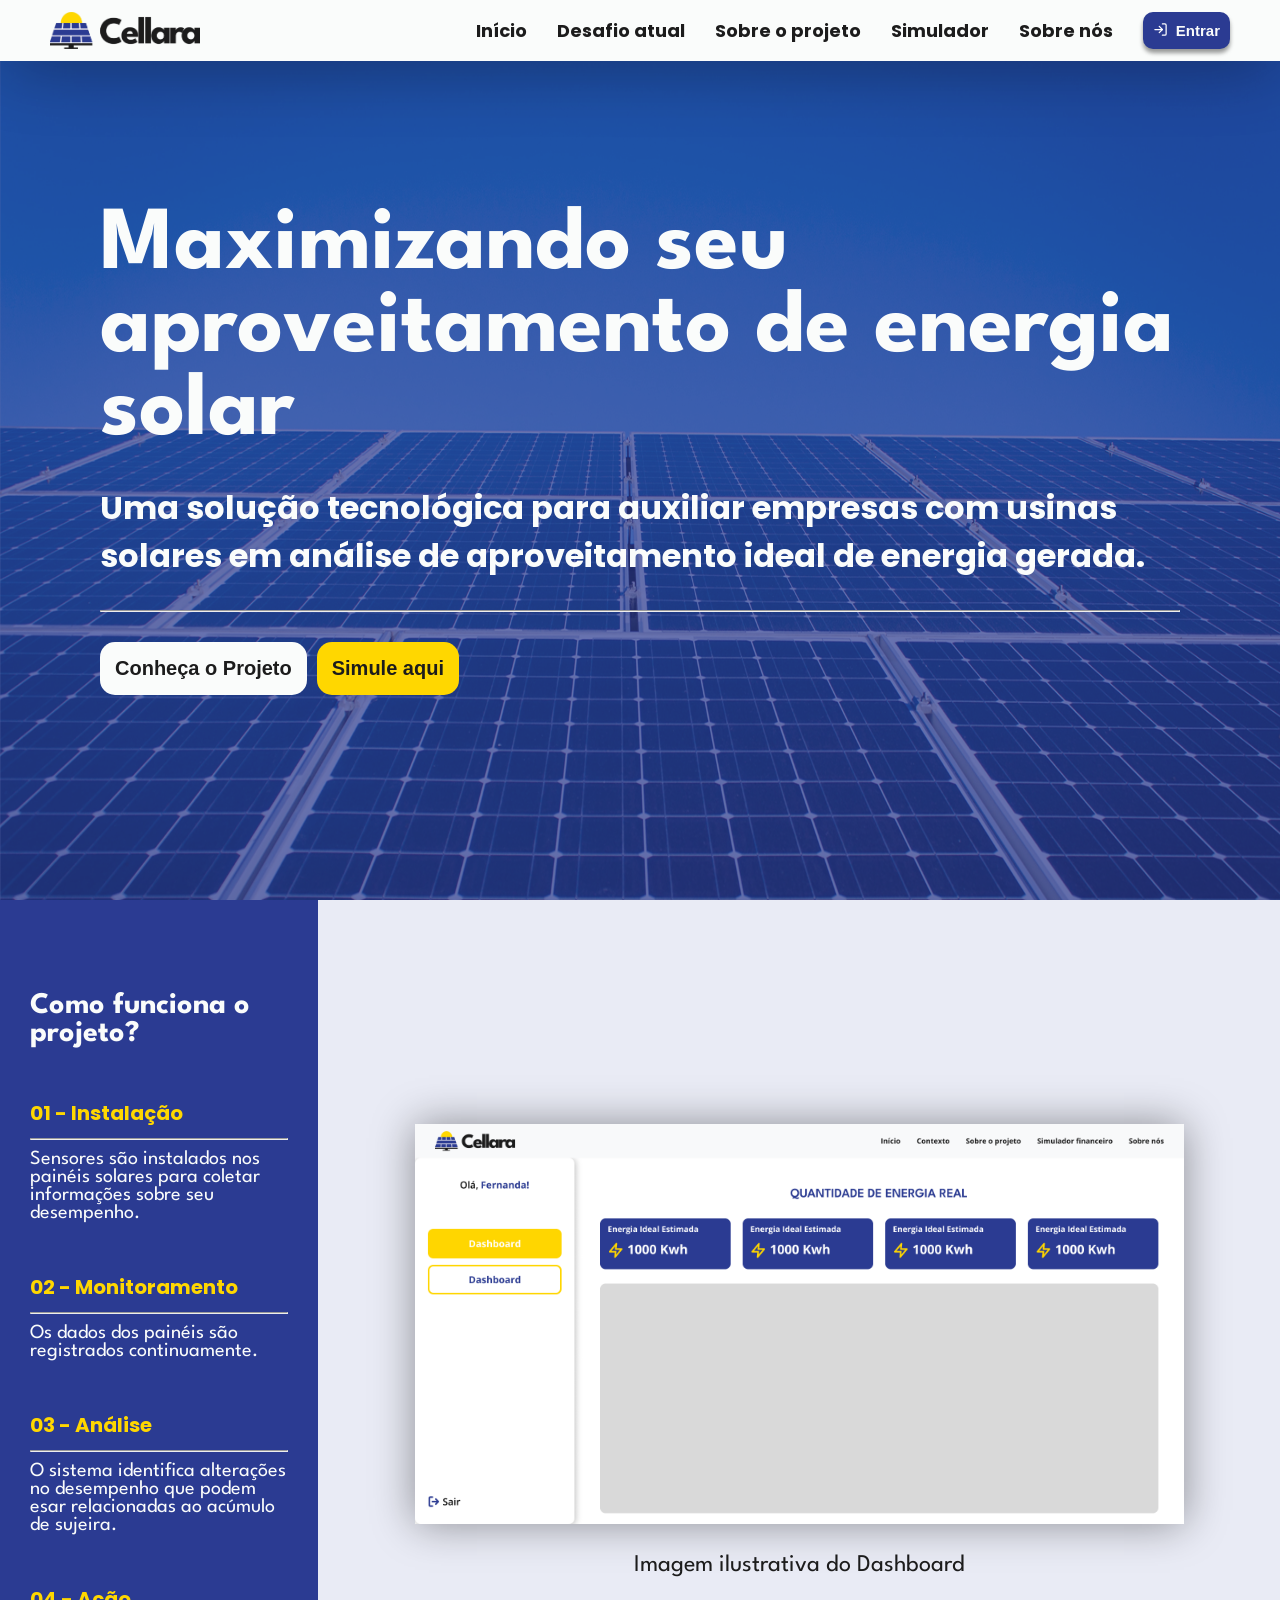
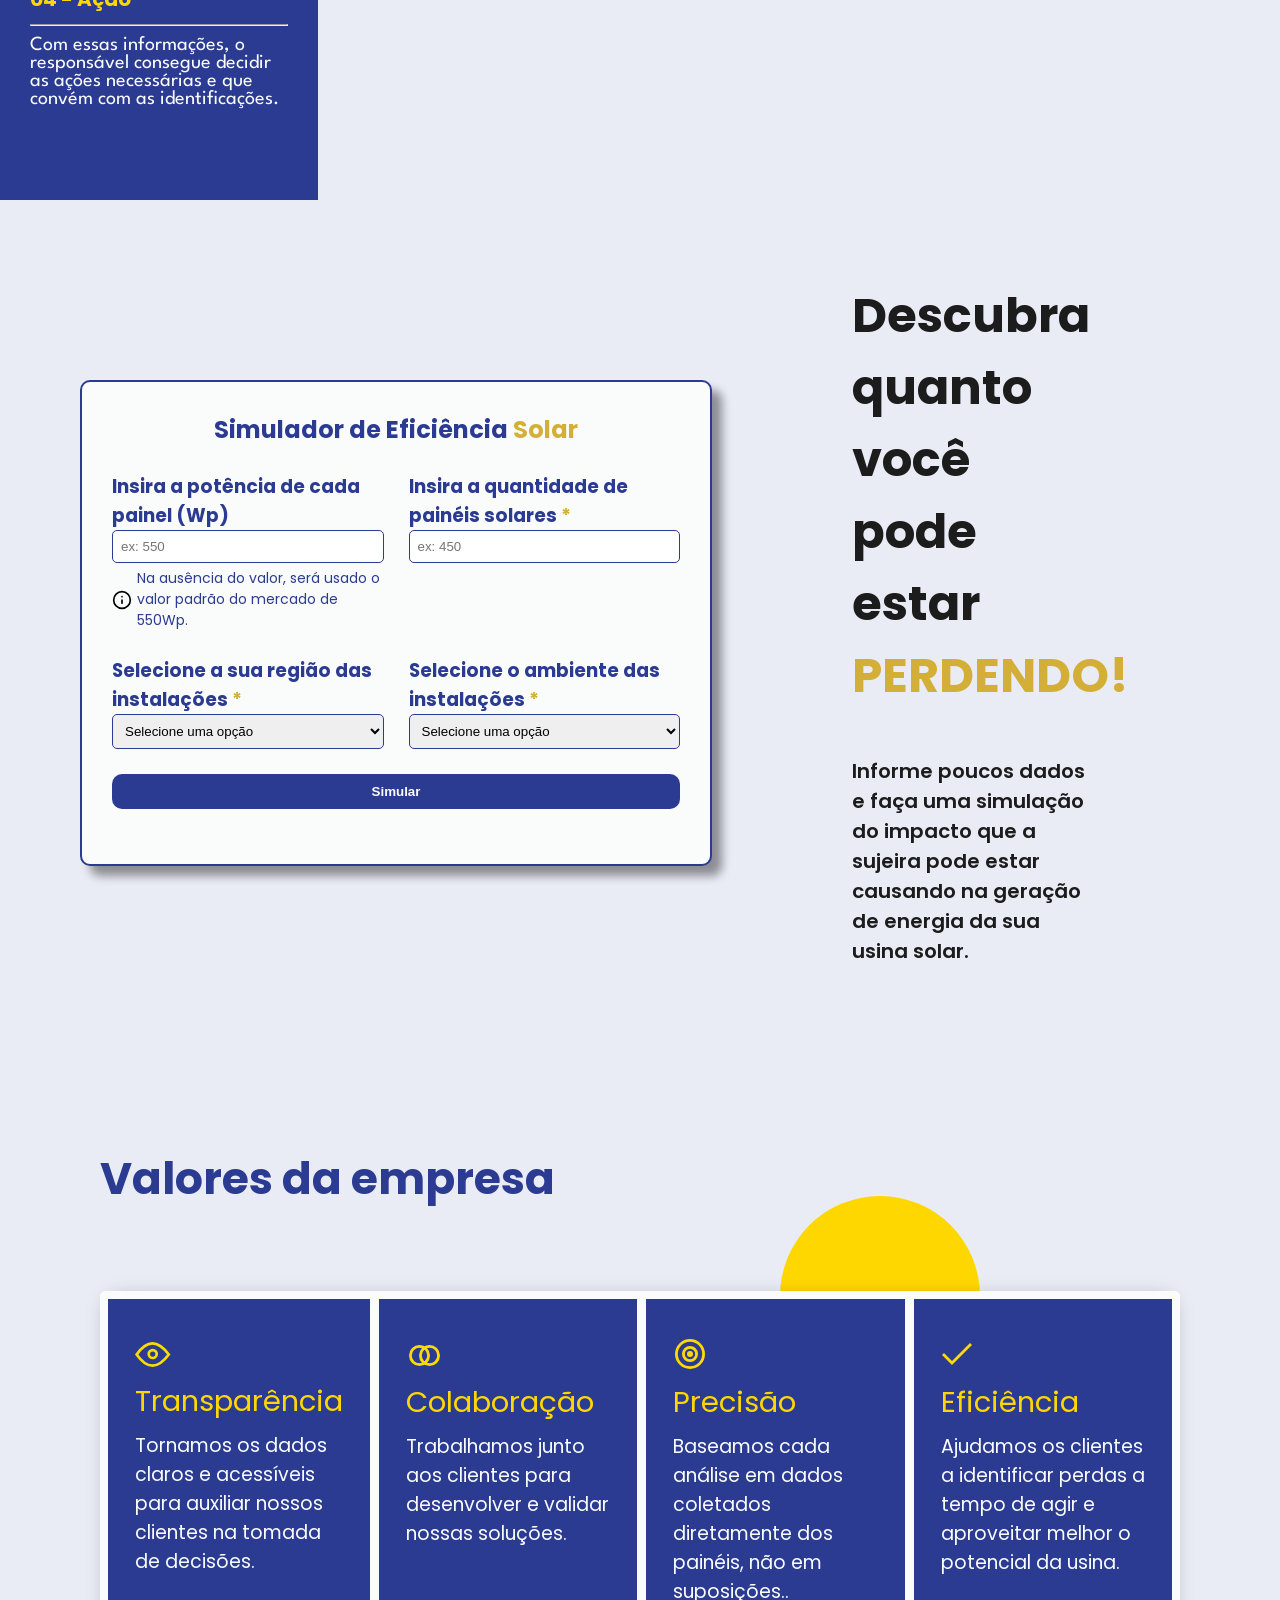
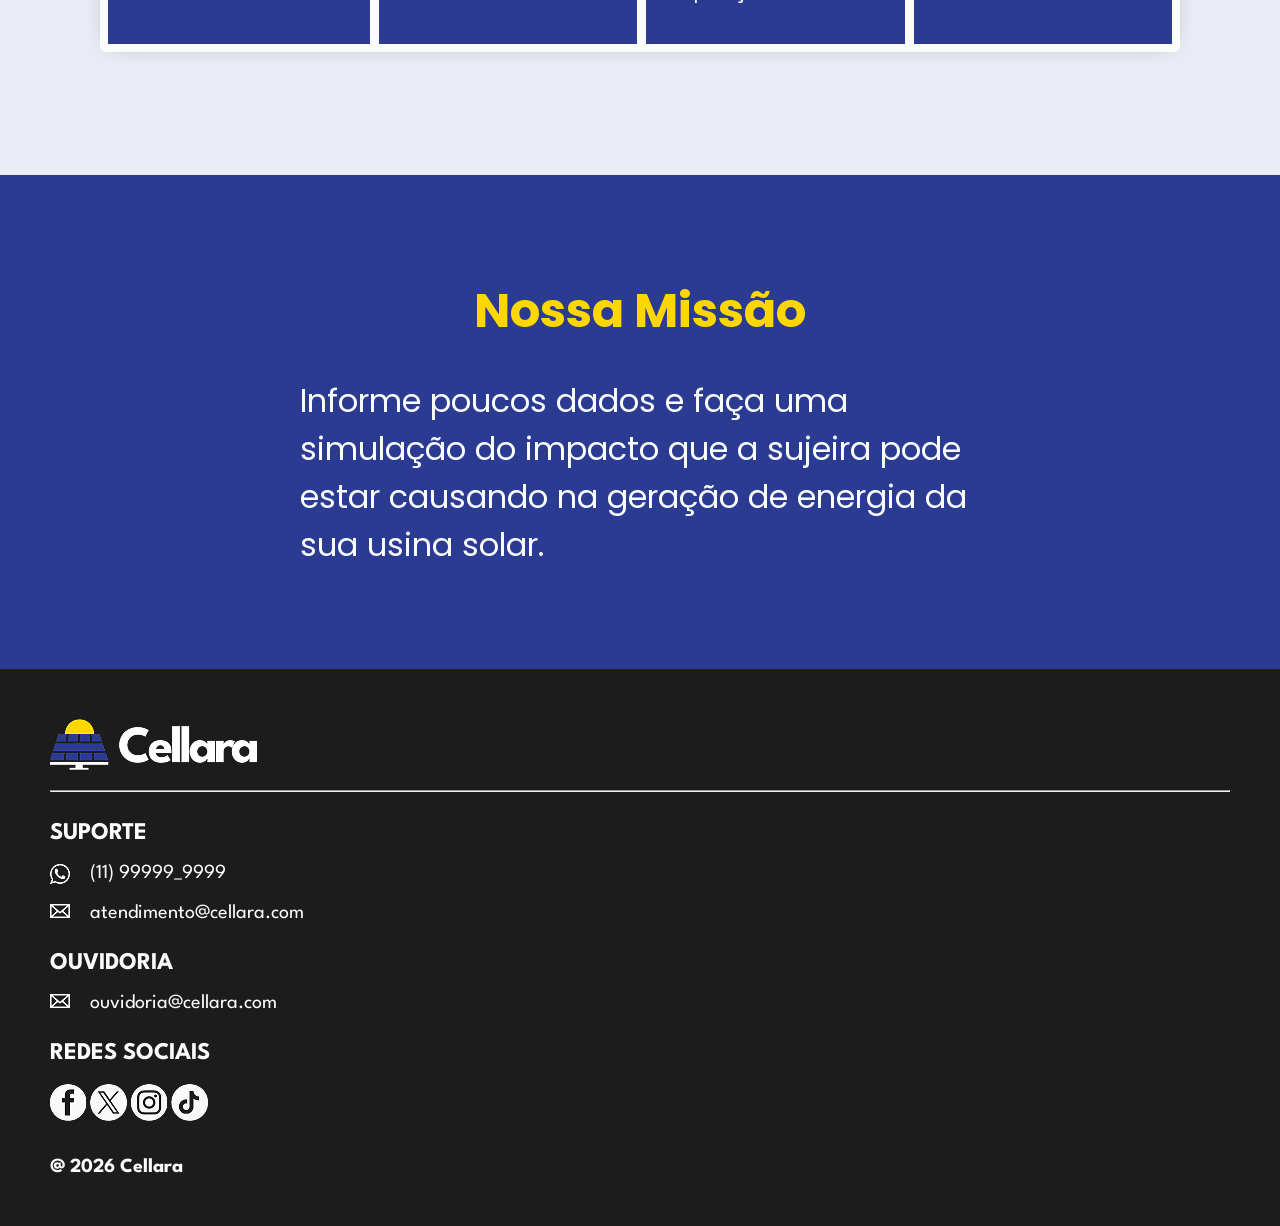
==== public/index.html @ a02ece93 "Alterando imagem do README.md e hiperlinks dos botões do hero" ====
<!doctype html>
<html lang="pt-BR">

<head>
  <meta charset="UTF-8" />
  <meta name="viewport" content="width=device-width, initial-scale=1.0" />
  <title>Cellara - Site Institucional</title>
  <link rel="shortcut icon" href="assets/img/logo_simples_transparente.png" type="image/x-icon">
  <link rel="stylesheet" href="css/style.css" />
  <link rel="stylesheet" href="css/simulador.css" />
  <script src="js/simulador.js" defer></script>
</head>

<body>
  <header>
    <nav>
      <img src="assets/img/logo_texto_dark.png" alt="logo_header" id="img_logo_menu">
      <div class="itens_menu">
        <a href="#inicio">Início</a>
        <a href="#desafio_atual">Desafio atual</a>
        <a href="#sobre_projeto">Sobre o projeto</a>
        <a href="#simulador">Simulador</a>
        <a href="#sobre_nos">Sobre nós</a>
        <button id="btn_login_menu"><img src="assets/icons/icon_log_in.svg" alt="" />Entrar</button>
      </div>
    </nav>
  </header>

  <main>
    <div class="secao_hero" id="inicio">
      <img id="img_fundo_hero" src="assets/img/fundo_hero.png" alt="">
      <div class="conteudo_hero">
        <h1>Maximizando seu aproveitamento de energia solar</h1>
        <h2>Uma solução tecnológica para auxiliar empresas com usinas solares em análise de aproveitamento ideal de
          energia gerada.</h2>
        <hr>
        <div class="botoes_hero">
          <a href="#sobre_projeto"><button id="btn_hero_sobre_projeto">Conheça o Projeto</button></a>
          <a href="#simulador"><button id="btn_hero_simulador">Simule aqui</button></a>
        </div>
      </div>
    </div>

    <div class="secao_sobre_projeto" id="sobre_projeto">
      <div class="corte_lateral">
        <h2 class="titulo-conteudo">Como funciona o projeto?</h2>
        <div class="topico_corte">
          <h3>01 - Instalação</h3>
          <hr>
          <p class="paragrafo_conteudo">
            Sensores são instalados nos painéis solares para coletar informações sobre seu desempenho.
          </p>
        </div>
        <div class="topico_corte">
          <h3>02 - Monitoramento</h3>
          <hr>
          <p class="paragrafo_conteudo">
            Os dados dos painéis são registrados continuamente.
          </p>
        </div>
        <div class="topico_corte">
          <h3>03 - Análise</h3>
          <hr>
          <p class="paragrafo_conteudo">
            O sistema identifica alterações no desempenho que podem esar relacionadas ao acúmulo de sujeira.
          </p>
        </div>
        <div class="topico_corte">
          <h3>04 - Ação</h3>
          <hr>
          <p class="paragrafo_conteudo">
            Com essas informações, o responsável consegue decidir as ações necessárias e que convém com as
            identificações.
          </p>
        </div>
      </div>
      <div class="imagem_legendada">
        <img id="dashboard_ilustrativo" src="assets/img/print_dashboard.png">
        <p class="legenda">Imagem ilustrativa do Dashboard</p>
      </div>
    </div>

    <div class="secao_simulador" id="simulador">
      <div class="card_simulador">
        <h2>Simulador de Eficiência <span>Solar</span></h2>
        <div class="formulario">
          <label>
            <h3>Insira a potência de cada painel (Wp)</h3>
            <input type="number" id="ipt_potencia_painel" placeholder="ex: 550" />
            <div id="info">
              <img src="assets/icons/icon_info_dark.svg" />
              <p>
                Na ausência do valor, será usado o valor padrão do mercado de 550Wp.
              </p>
            </div>
          </label>
          <label>
            <h3>Insira a quantidade de painéis solares <span>*</span></h3>
            <input type="number" id="ipt_qtd_painel" placeholder="ex: 450" />
          </label>
          <label>
            <h3>Selecione a sua região das instalações <span>*</span></h3>
            <select id="slt_regiao">
              <option value="" selected disabled>Selecione uma opção</option>
              <option value="norte">Norte</option>
              <option value="nordeste">Nordeste</option>
              <option value="centroOeste">Centro oeste</option>
              <option value="sudeste">Sudeste</option>
              <option value="sul">Sul</option>
            </select>
          </label>
          <label>
            <h3>Selecione o ambiente das instalações <span>*</span></h3>
            <select id="slt_ambiente">
              <option value="" selected disabled>Selecione uma opção</option>
              <option value="rural">Área Rural _ Isolada</option>
              <option value="rodovia">Próximo de Rodovias ou Indústrias</option>
              <option value="urbanoBaixa">
                Zona Urbana de Baixa Densidade
              </option>
              <option value="urbanoAlta">
                Zona Urbana de Alta Densidade / Industrial
              </option>
            </select>
          </label>
        </div>

        <button onclick="simular()">Simular</button>

        <div id="divResult">
          <p id="pMessage"></p>
        </div>
      </div>

      <div class="anuncio_simulador">
        <h2>Descubra quanto você pode estar <span>PERDENDO!</span></h2>
        <p>
          Informe poucos dados e faça uma simulação do impacto que a sujeira pode estar
          causando na geração de energia da sua usina solar.
        </p>
      </div>
    </div>

    <div class="secao_sobre_nos" id="sobre_nos">
      <div class="valores_empresa">
        <h2>Valores da empresa</h2>
        <div class="cards_valores">
          <div class="card_valor">
            <img src="assets/icons/icon_eye.svg" alt="">
            <h3>Transparência</h3>
            <p>Tornamos os dados claros e acessíveis para
              auxiliar nossos clientes na tomada de decisões.</p>
          </div>

          <div class="card_valor">
            <img src="assets/icons/icon_rings.svg" alt="">
            <h3>Colaboração</h3>
            <p>Trabalhamos junto aos clientes para desenvolver e
              validar nossas soluções.</p>
          </div>

          <div class="card_valor">
            <img src="assets/icons/icon_target.svg" alt="">
            <h3>Precisão</h3>
            <p>Baseamos cada análise em dados coletados
              diretamente dos painéis, não em suposições..</p>
          </div>

          <div class="card_valor">
            <img src="assets/icons/icon_check.svg" alt="">
            <h3>Eficiência</h3>
            <p>Ajudamos os clientes a identificar
              perdas a tempo de agir e aproveitar
              melhor o potencial da usina.</p>
          </div>
        </div>

        <div id="sol"></div>
      </div>

      <div class="nossa_missao">
        <h2>Nossa Missão</h2>
        <p>
          Informe poucos dados e faça uma simulação do impacto que a sujeira pode estar causando na geração de energia
          da sua usina solar.
        </p>
      </div>
    </div>
  </main>

  <footer>
    <div class="rodape">
      <div class="logo_rodape">
        <img src="assets/img/logo_texto_light.png" alt="Logo da Empresa">
        <hr>
      </div>

      <div class="campo_rodape">
        <h2>SUPORTE</h2>

        <div class="item_rodape">
          <img src="assets/icons/icon_whatsapp.png" alt="Logo do WhatsApp">
          <p>(11) 99999_9999</p>
        </div>

        <div class="item_rodape">
          <img src="assets/icons/icon_email.png">
          <p>atendimento@cellara.com</p>
        </div>
      </div>

      <div class="campo_rodape">
        <h2 class="titulo">OUVIDORIA</h2>

        <div class="item_rodape">
          <img src="assets/icons/icon_email.png" alt="Logo do WhatsApp">
          <p>ouvidoria@cellara.com</p>
        </div>
      </div>

      <div class="campo_rodape">
        <h2>REDES SOCIAIS</h2>

        <div id="icones_rodape">
          <img src="assets/icons/icon_facebook.png" alt="Logo do Facebook">
          <img src="assets/icons/icon_x.png" alt="Logo do X">
          <img src="assets/icons/icon_instagram.png" alt="Logo do Instagram">
          <img src="assets/icons/icon_tiktok.png" alt="Logo do TikTok">
        </div>
      </div>

      <p id="direitos_autorais">
        @ 2026 Cellara
      </p>
    </div>
  </footer>
</body>

</html>
---- public/css/style.css ----
@import url('https://fonts.googleapis.com/css2?family=Poppins:ital,wght@0,100;0,200;0,300;0,400;0,500;0,600;0,700;0,800;0,900;1,100;1,200;1,300;1,400;1,500;1,600;1,700;1,800;1,900&display=swap');

:root {
  --branco: #FAFCFB;
  --branco_gelo: #E9EBF5;
  --amarelo_claro: #FFD700;
  --amarelo_escuro: #D4AF37;
  --azul_claro: #4A58A2;
  --azul_escuro: #2B3B92;
  --preto: #1C1C1C;

  --azul_escuro_transparente: #2B3B92B3;
  --preto-sombra: #00000066;
}


* {
  margin: 0;
  padding: 0;
  box-sizing: border-box;
}

html {
  scroll-behavior: smooth;
}

body {
  font-family: "poppins", sans-serif;
  background-color: var(--branco_gelo);
}

button {
  border: none;
  cursor: pointer;
}



/* TEXTOS */

.titulo-conteudo {
  font-family: "League Spartan";
  font-size: 30px;
  color: var(--branco);
}

.paragrafo_conteudo {
  font-family: "League Spartan";
  font-size: 20px;
  color: var(--branco);
}

.legenda {
  font-size: 24px;
  font-family: "League Spartan";
  font-weight: normal;
  color: var(--preto);
}



/* CABEÇALHO */

nav {
  display: flex;
  justify-content: space-between;
  align-items: center;

  z-index: 99;
  position: fixed;
  padding: 12px 50px;
  width: 100%;
  background-color: var(--branco);
  box-shadow: 0 4px 70px -6px var(--preto-sombra);
}

#img_logo_menu {
  width: 150px;
}

.itens_menu {
  display: flex;
  align-items: center;
  gap: 30px;
}

.itens_menu a {
  text-decoration: none;
  font-weight: bold;
  font-size: 18px;
  color: var(--preto)
}

#btn_login_menu {
  display: flex;
  gap: 8px;
  padding: 10px;
  background-color: var(--azul_escuro);
  border-radius: 10px;

  font-size: 15px;
  font-weight: bold;
  color: var(--branco);

  box-shadow: 0 4px 4px var(--preto-sombra);
}

#btn_login_menu img {
  width: 15px;
}



/* SEÇÃO HERO */

.secao_hero {
  display: flex;
  flex-direction: column;
  height: 100vh;
}

#img_fundo_hero {
  position: absolute;
  height: 100%;
  width: 100%;
  z-index: -1;
  object-fit: fill;
}

.conteudo_hero {
  position: relative;
  z-index: 1;

  display: flex;
  flex-direction: column;
  justify-content: center;
  row-gap: 30px;

  height: 100%;
  padding: 0 100px;
  background-color: var(--azul_escuro_transparente);
}

.conteudo_hero h1 {
  font-family: "League Spartan";
  font-size: 90px;
  font-weight: bold;
  color: var(--branco);
}

.conteudo_hero h2 {
  font-size: 32px;
  font-weight: bold;
  text-align: start;
  color: var(--branco);
}

.botoes_hero {
  display: flex;
  gap: 10px;
}

#btn_hero_simulador {
  padding: 15px;
  background-color: var(--amarelo_claro);
  border-radius: 15px;

  font-size: 20px;
  font-weight: bold;
  color: var(--preto);
}

#btn_hero_sobre_projeto {
  padding: 15px;
  background-color: var(--branco);
  border-radius: 15px;

  font-size: 20px;
  font-weight: bold;
  color: var(--preto);
}



/* SEÇÃO SOBRE O PROJETO */

.secao_sobre_projeto {
  display: flex;
  height: 100vh;
}

.corte_lateral {
  display: flex;
  flex-direction: column;
  justify-content: center;
  gap: 50px;
  width: 45%;
  padding-inline: 30px;
  background-color: var(--azul_escuro);
}

.topico_corte {
  display: flex;
  flex-direction: column;
  justify-content: center;
  row-gap: 10px;
}

.topico_corte h3 {
  font-size: 20px;
  color: var(--amarelo_claro);
}

.imagem_legendada {
  display: flex;
  flex-direction: column;
  justify-content: center;
  align-items: center;
  gap: 30px;
}

#dashboard_ilustrativo {
  display: flex;
  width: 80%;
  box-shadow: 0 0 40px var(--preto-sombra);
}



/* SEÇÃO SIMULADOR FINANCEIRO */

.secao_simulador {
  display: flex;
  justify-content: space-between;
  align-items: center;

  min-height: 80vh;
  padding: 80px;
  gap: 40px;
  padding-inline: 5rem;
}

.card_simulador {
  width: 60%;
}

.anuncio_simulador {
  display: flex;
  flex-direction: column;

  width: 40%;
  padding-inline: 1rem;
  padding: 0 100px;
  gap: 40px;
}

.anuncio_simulador h2 {
  font-size: 48px;
  color: var(--preto);
}

.anuncio_simulador h2 span {
  color: var(--amarelo_escuro);
}

.anuncio_simulador p {
  padding-top: 4px;
  font-size: 20px;
  font-weight: 600;
  color: var(--preto);
}



/* SEÇÃO SOBRE NOS */

.secao_sobre_nos {
  display: flex;
  flex-direction: column;
  gap: 23px;
  position: relative;
}

.valores_empresa {
  display: flex;
  flex-direction: column;
  gap: 80px;
  padding: 100px
}

.valores_empresa h2 {
  color: var(--azul_escuro);
  font-size: 44px;
}

.cards_valores {
  display: flex;
  gap: 9px;
  padding: 8px;
  background-color: var(--branco);
  box-shadow: 0px 0px 20px -10px var(--preto-sombra);
  border-radius: 5px;
}

.card_valor {
  display: flex;
  flex-direction: column;
  width: 100%;
  gap: 8px;
  padding: 38px 27px;
  background-color: var(--azul_escuro);
}

.card_valor img {
  width: 36px;
  height: fit-content;
}

.card_valor h3 {
  display: flex;
  justify-content: left;
  color: var(--amarelo_claro);
  font-weight: normal;
  font-family: 'Poppins', sans-serif;
  font-size: 29px;
}

.card_valor p {
  color: var(--branco);
  font-family: 'Poppins', sans-serif;
  font-size: 19px;
}

.secao_sobre_nos #sol {
  position: absolute;
  z-index: -3;
  background-color: var(--amarelo_claro);
  border-radius: 100%;
  width: 200px;
  height: 200px;
  top: 150px;
  right: 300px;
}

.nossa_missao {
  display: flex;
  flex-direction: column;
  gap: 30px;
  padding: 100px 300px;
  background-color: var(--azul_escuro);
  width: 100%;
}

.nossa_missao h2 {
  display: flex;
  justify-content: center;
  font-family: 'Poppins', sans-serif;
  color: var(--amarelo_claro);
  font-weight: bold;
  font-size: 48px;
}

.nossa_missao p {
  display: flex;
  justify-content: center;
  font-size: 32px;
  color: var(--branco);
  font-family: 'Poppins', sans-serif;
}



/* RODAPÉ */

.rodape {
  background-color: var(--preto);
  display: flex;
  flex-direction: column;
  gap: 30px;
  padding: 50px;
}

.logo_rodape {
  display: flex;
  gap: 20px;
  flex-direction: column;
}

.logo_rodape img {
  height: 51px;
  width: fit-content;
}

.campo_rodape {
  display: flex;
  flex-direction: column;
  gap: 20px;
}

.campo_rodape h2 {
  color: var(--branco);
  font-size: 24px;
  font-family: "League Spartan";
  text-align: left;
}

.item_rodape {
  display: flex;
  flex-direction: row;
  gap: 20px;
}

.item_rodape img {
  width: 20px;
  height: fit-content;
}

#img_footer_redes {
  display: flex;
  width: 161px;
  height: fit-content;
}

.item_rodape p {
  color: var(--branco);
  font-size: 20px;
  font-family: "League Spartan";
}

#direitos_autorais {
  font-weight: bold;
  font-family: "League Spartan";
  font-size: 20px;
  color: var(--branco);
}
---- public/css/simulador.css ----
@import url('https://fonts.googleapis.com/css2?family=League+Spartan:wght@100..900&family=Open+Sans:ital,wght@0,300..800;1,300..800&display=swap');

:root {
  --branco: #FAFCFB;
  --branco_gelo: #E9EBF5;
  --amarelo_claro: #FFD700;
  --amarelo_escuro: #D4AF37;
  --azul_claro: #4A58A2;
  --azul_escuro: #2B3B92;
  --preto: #1C1C1C;

  --azul_escuro_transparente: #2B3B92B3;
  --preto-sombra: #00000066;
}

.card_simulador {
  display: flex;
  flex-direction: column;
  padding: 30px;
  border-radius: 10px;
  border: solid var(--azul_escuro) 2px;
  box-shadow: 10px 10px 10px var(--preto-sombra);
  gap: 25px;
  background-color: var(--branco);
}

.card_simulador h2 {
  text-align: center;
  gap: 10px;
  color: var(--azul_escuro);
}

.card_simulador h2 span {
  color: var(--amarelo_escuro);
}



/* FORMULÁRIO */

.card_simulador .formulario {
  display: grid;
  grid-template-columns: 1fr 1fr;
  gap: 25px;
}

.card_simulador .formulario h3 {
  font-weight: bold;
  color: var(--azul_escuro);
}

.card_simulador .formulario span {
  color: var(--amarelo_escuro);
}

#info {
  display: flex;
  align-items: center;
  gap: 5px;
  margin-top: 5px;
  font-size: 14px;
  color: var(--azul_escuro);
}

#info img {
  width: 20px;
}

.card_simulador .formulario input,
.card_simulador .formulario select {
  padding: 8px;
  box-sizing: border-box;
  width: 100%;
  border-radius: 5px;
  border: solid 1px var(--azul_escuro);
}



/* BOTÃO DA CALCULADORA */

.card_simulador button {
  background-color: var(--azul_escuro);
  color: var(--branco);
  padding: 10px;
  cursor: pointer;
  border: none;
  font-weight: bold;
  border-radius: 10px;
}



/* RESULTADO */

.card_simulador .resultado {
  display: flex;
  flex-direction: column;
  gap: 20px;
  border-radius: 5px;
  color: var(--azul_escuro);
  font-weight: 600;
}

.card_simulador .resultado span {
  font-weight: bold;
}

.card_simulador .resultado .geracao {
  color: var(--amarelo_escuro);
}

.card_simulador .resultado .perda {
  color: #ff2424;
}

#pMessage {
  color: var(--amarelo_escuro);
  text-align: center;
  font-weight: bold;
}

.card_simulador .resultado .dados_rapidos {
  display: flex;
  justify-content: center;
  gap: 10px;
}

.card_simulador .resultado .card_dado_rapido {
  display: flex;
  width: 100%;
  flex-direction: column;
  background-color: var(--azul_escuro);
  align-items: center;
  padding: 10px 5px;
  border-radius: 5px;
  color: var(--branco);
  font-weight: bold;
  font-size: 14px;
}
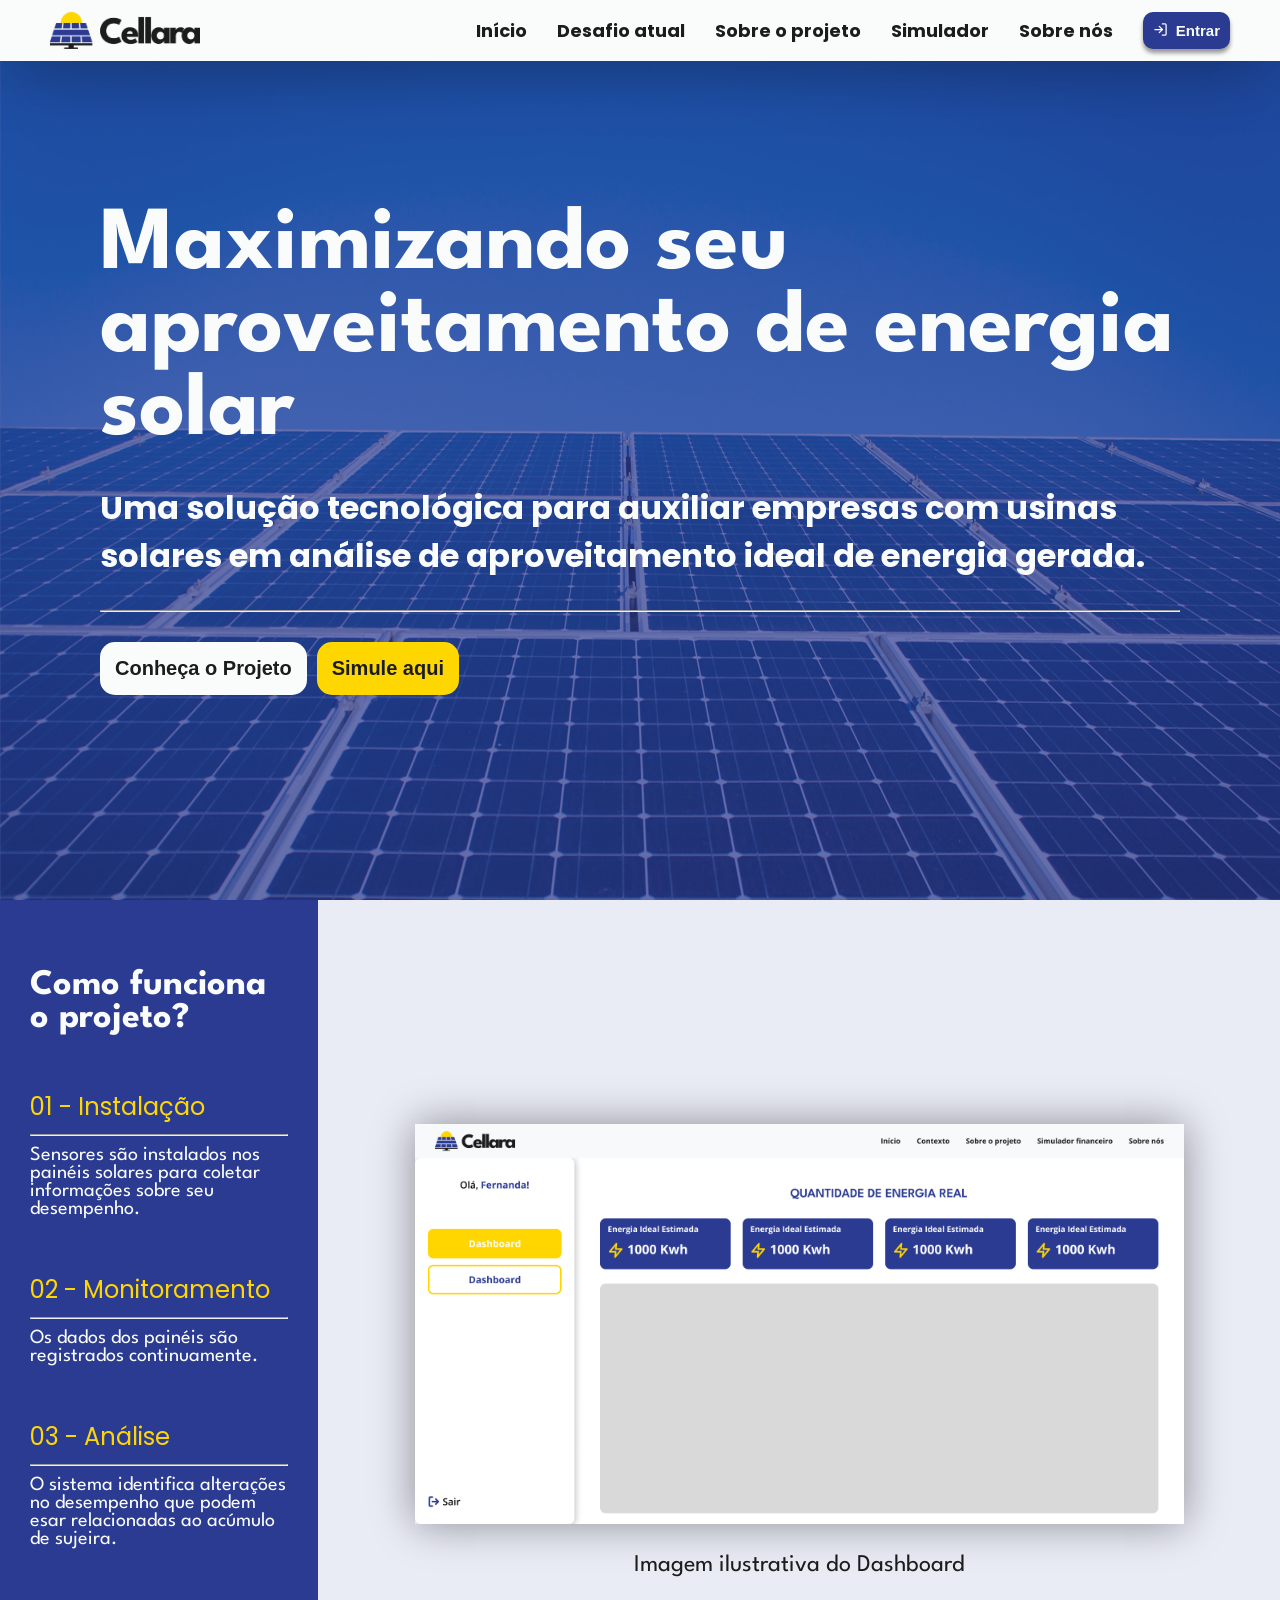
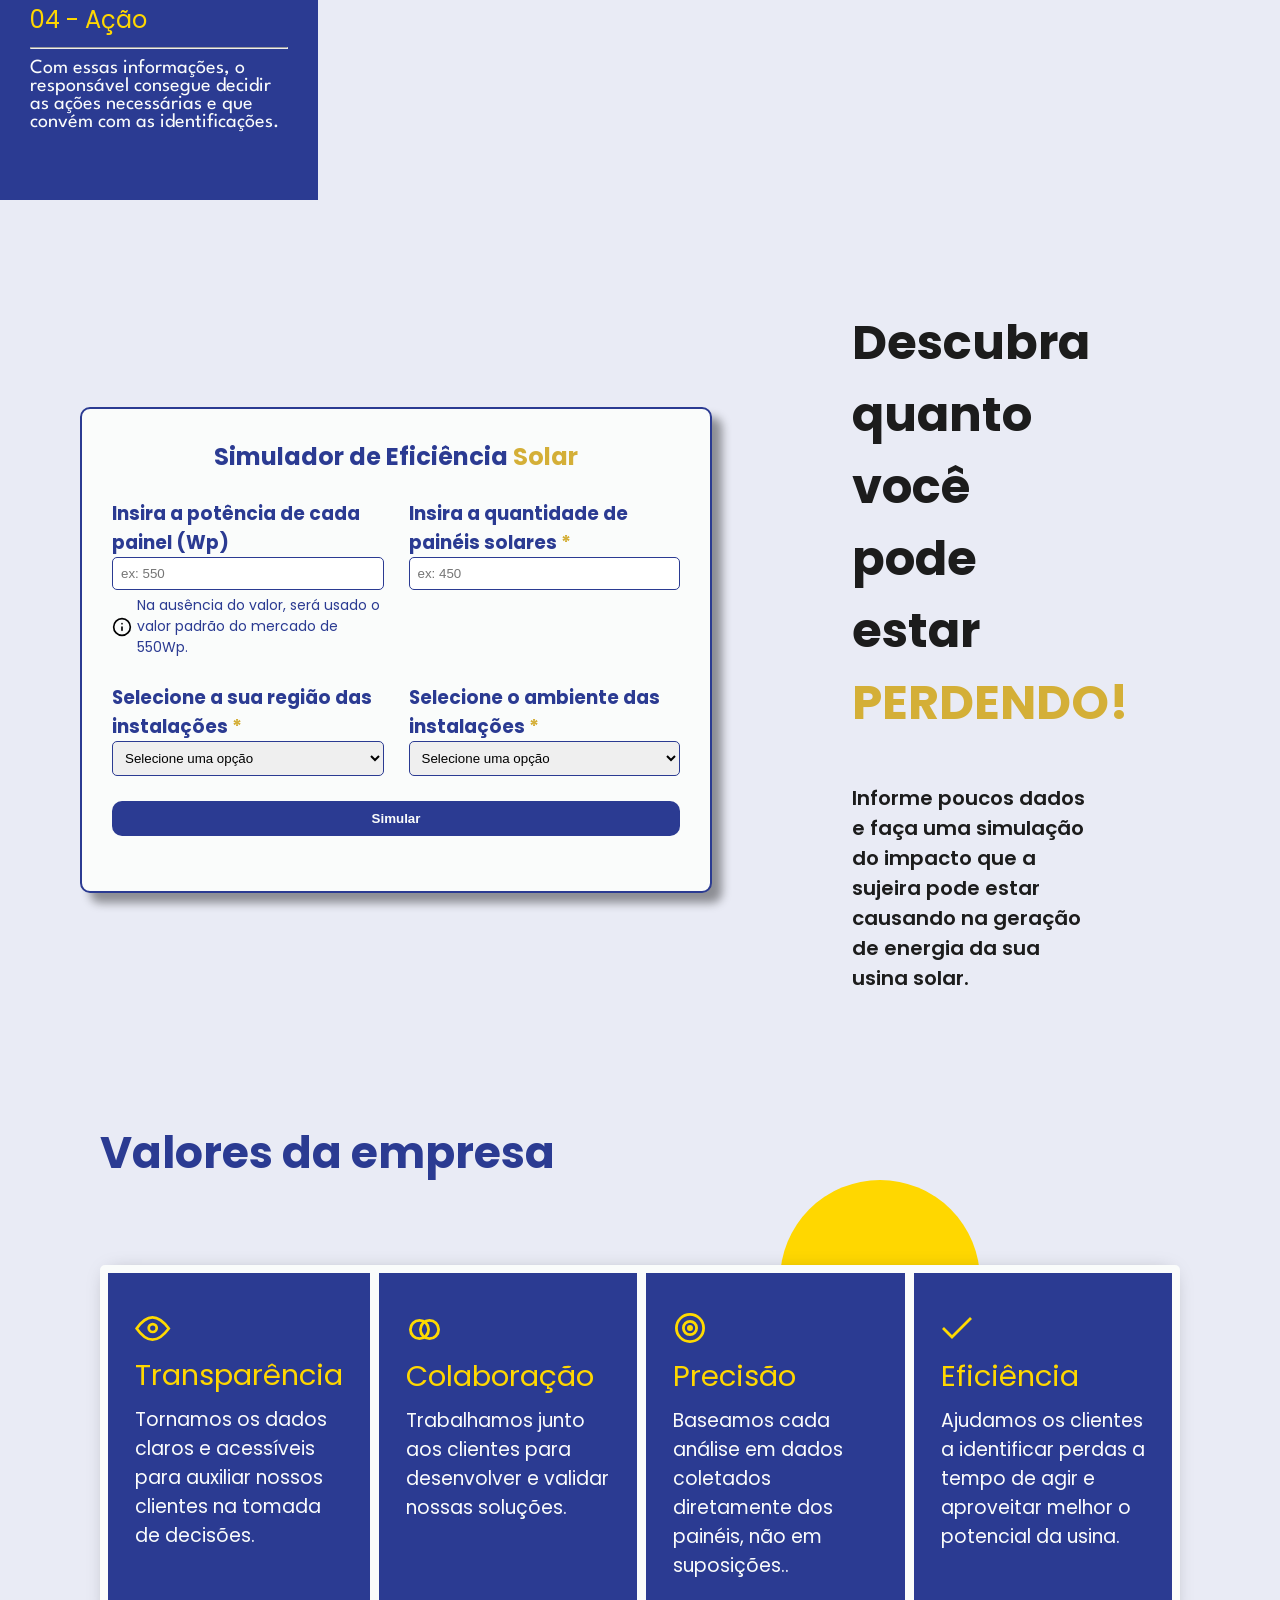
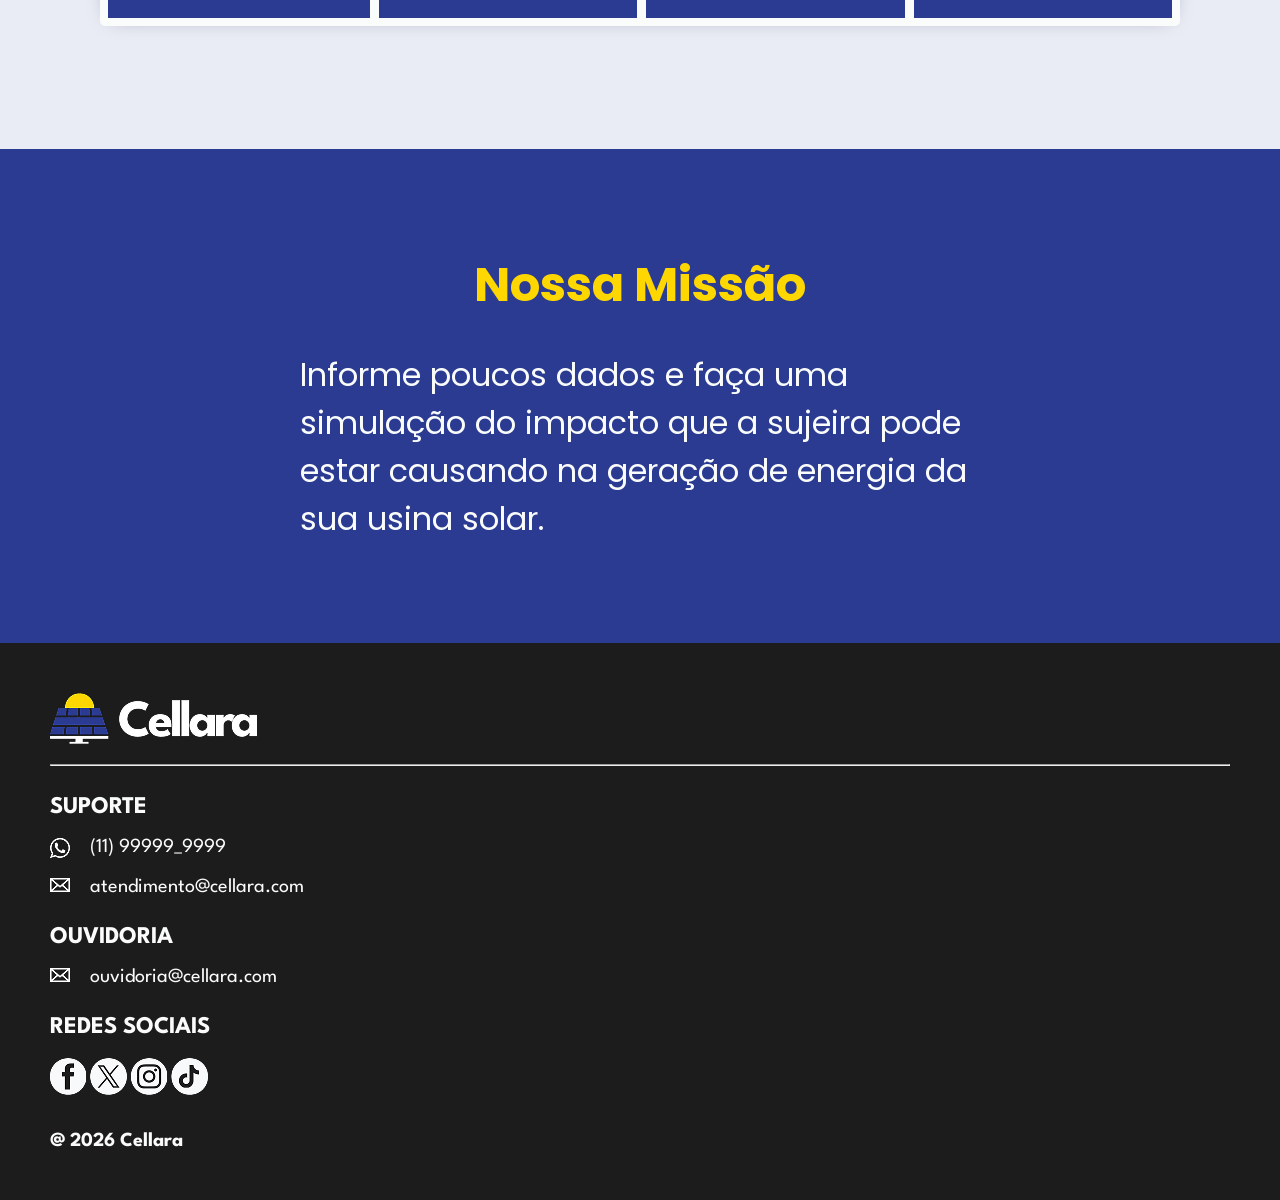
==== commit 7da456a5: "Padronizando underscore em vez de hífen em nomenclatura" ====
--- a/public/index.html
+++ b/public/index.html
@@ -43,7 +43,7 @@
 
     <div class="secao_sobre_projeto" id="sobre_projeto">
       <div class="corte_lateral">
-        <h2 class="titulo-conteudo">Como funciona o projeto?</h2>
+        <h2 class="titulo_conteudo">Como funciona o projeto?</h2>
         <div class="topico_corte">
           <h3>01 - Instalação</h3>
           <hr>
--- a/public/css/style.css
+++ b/public/css/style.css
@@ -38,9 +38,9 @@
 
 /* TEXTOS */
 
-.titulo-conteudo {
-  font-family: "League Spartan";
-  font-size: 30px;
+.titulo_conteudo {
+  font-family: "League Spartan";
+  font-size: 36px;
   color: var(--branco);
 }
 
@@ -114,9 +114,11 @@
 /* SEÇÃO HERO */
 
 .secao_hero {
+  position: relative;
   display: flex;
   flex-direction: column;
   height: 100vh;
+  min-height: 800px;
 }
 
 #img_fundo_hero {
@@ -187,13 +189,14 @@
 .secao_sobre_projeto {
   display: flex;
   height: 100vh;
+  min-height: 800px;
 }
 
 .corte_lateral {
   display: flex;
   flex-direction: column;
   justify-content: center;
-  gap: 50px;
+  gap: 6vh;
   width: 45%;
   padding-inline: 30px;
   background-color: var(--azul_escuro);
@@ -207,8 +210,9 @@
 }
 
 .topico_corte h3 {
-  font-size: 20px;
+  font-size: 24px;
   color: var(--amarelo_claro);
+  font-weight: normal;
 }
 
 .imagem_legendada {
@@ -234,7 +238,8 @@
   justify-content: space-between;
   align-items: center;
 
-  min-height: 80vh;
+  height: 100vh;
+  min-height: fit-content;
   padding: 80px;
   gap: 40px;
   padding-inline: 5rem;
@@ -285,7 +290,8 @@
   display: flex;
   flex-direction: column;
   gap: 80px;
-  padding: 100px
+  padding: 20px 100px;
+  padding-bottom: 100px;
 }
 
 .valores_empresa h2 {
@@ -338,7 +344,7 @@
   border-radius: 100%;
   width: 200px;
   height: 200px;
-  top: 150px;
+  top: 80px;
   right: 300px;
 }
 
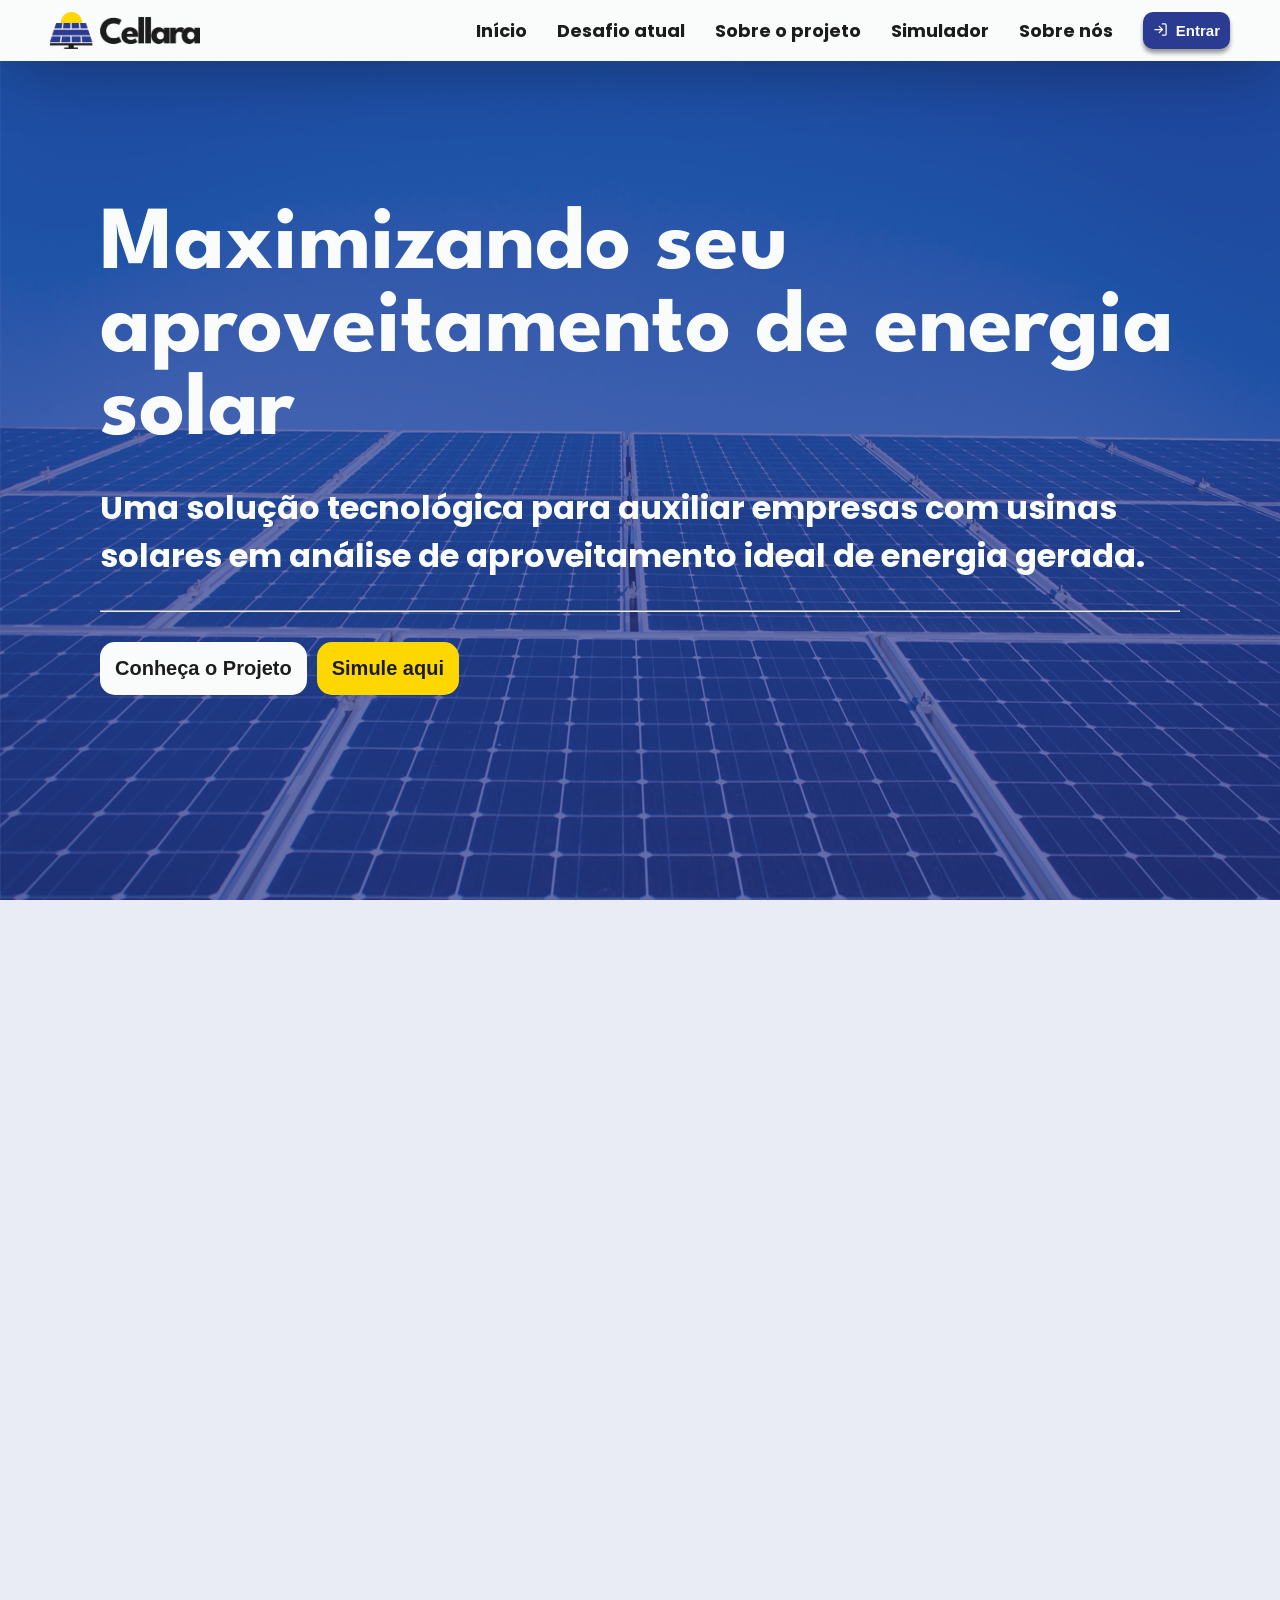
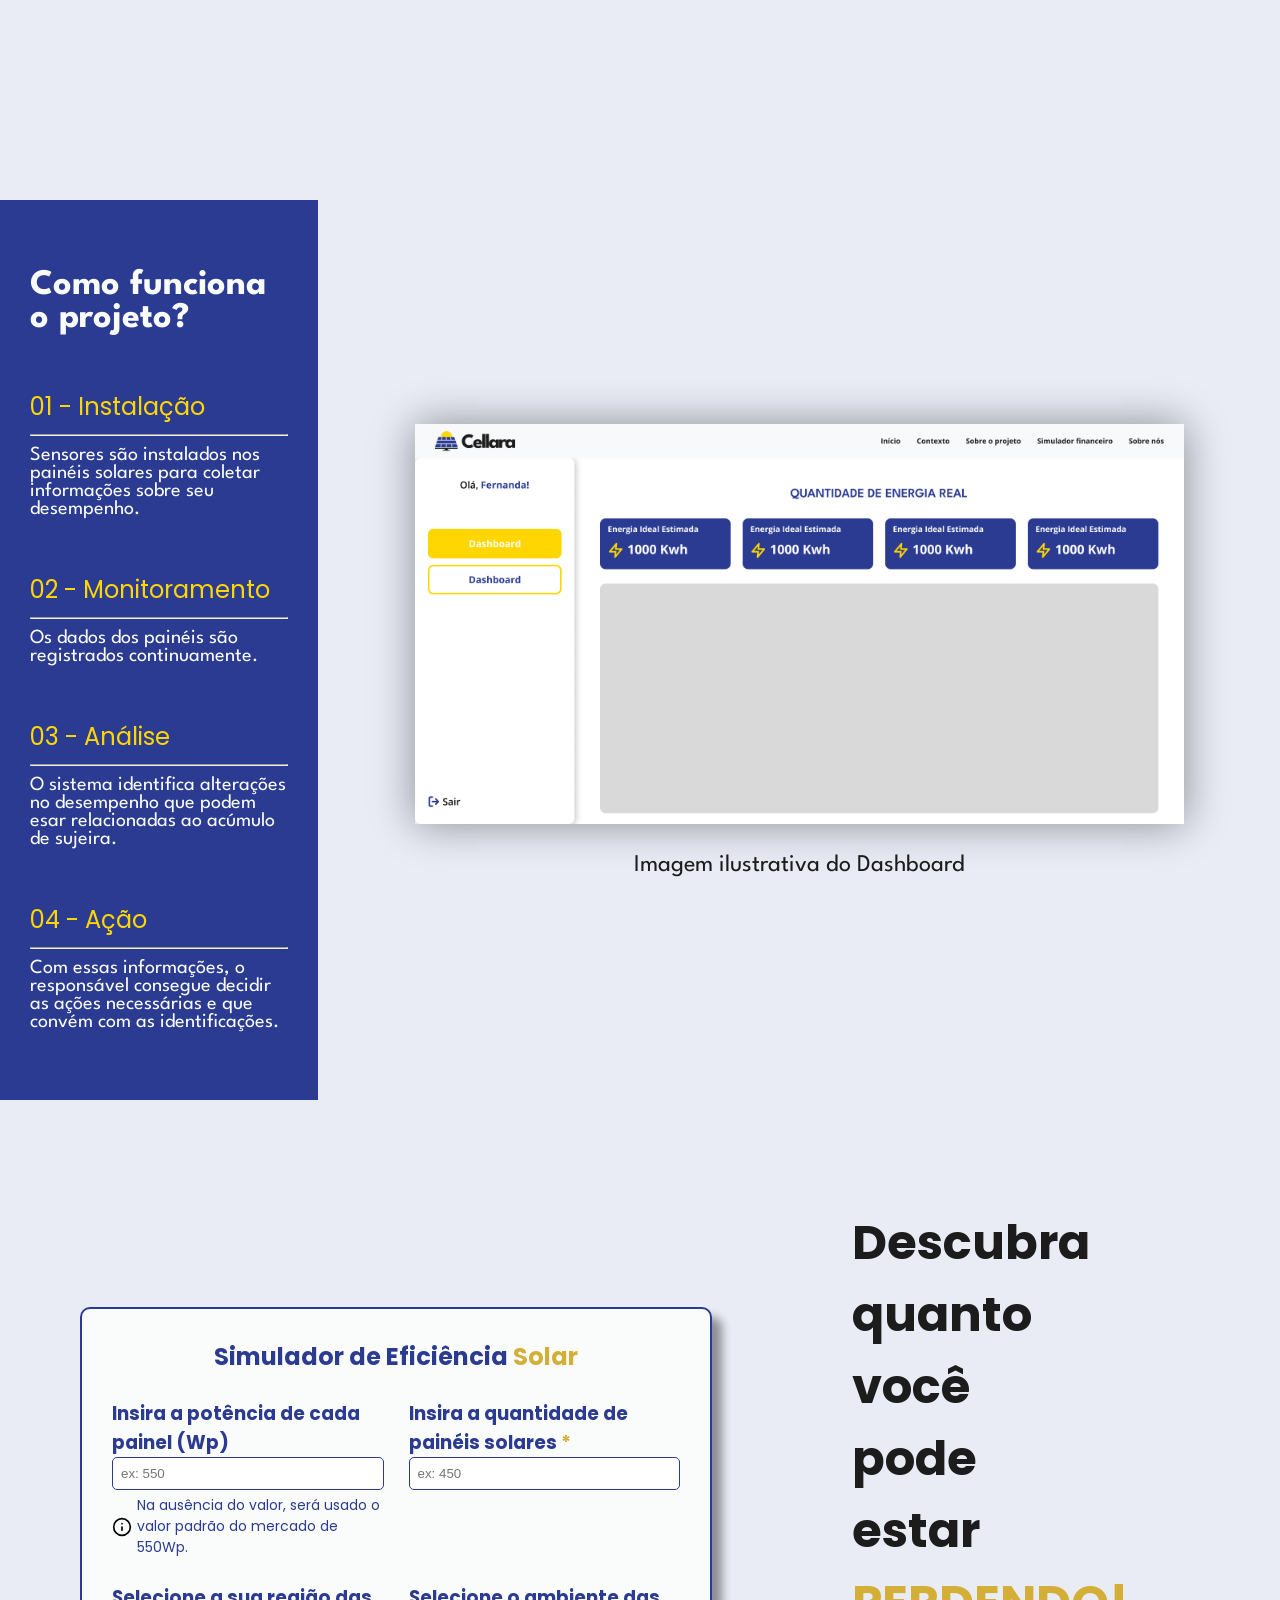
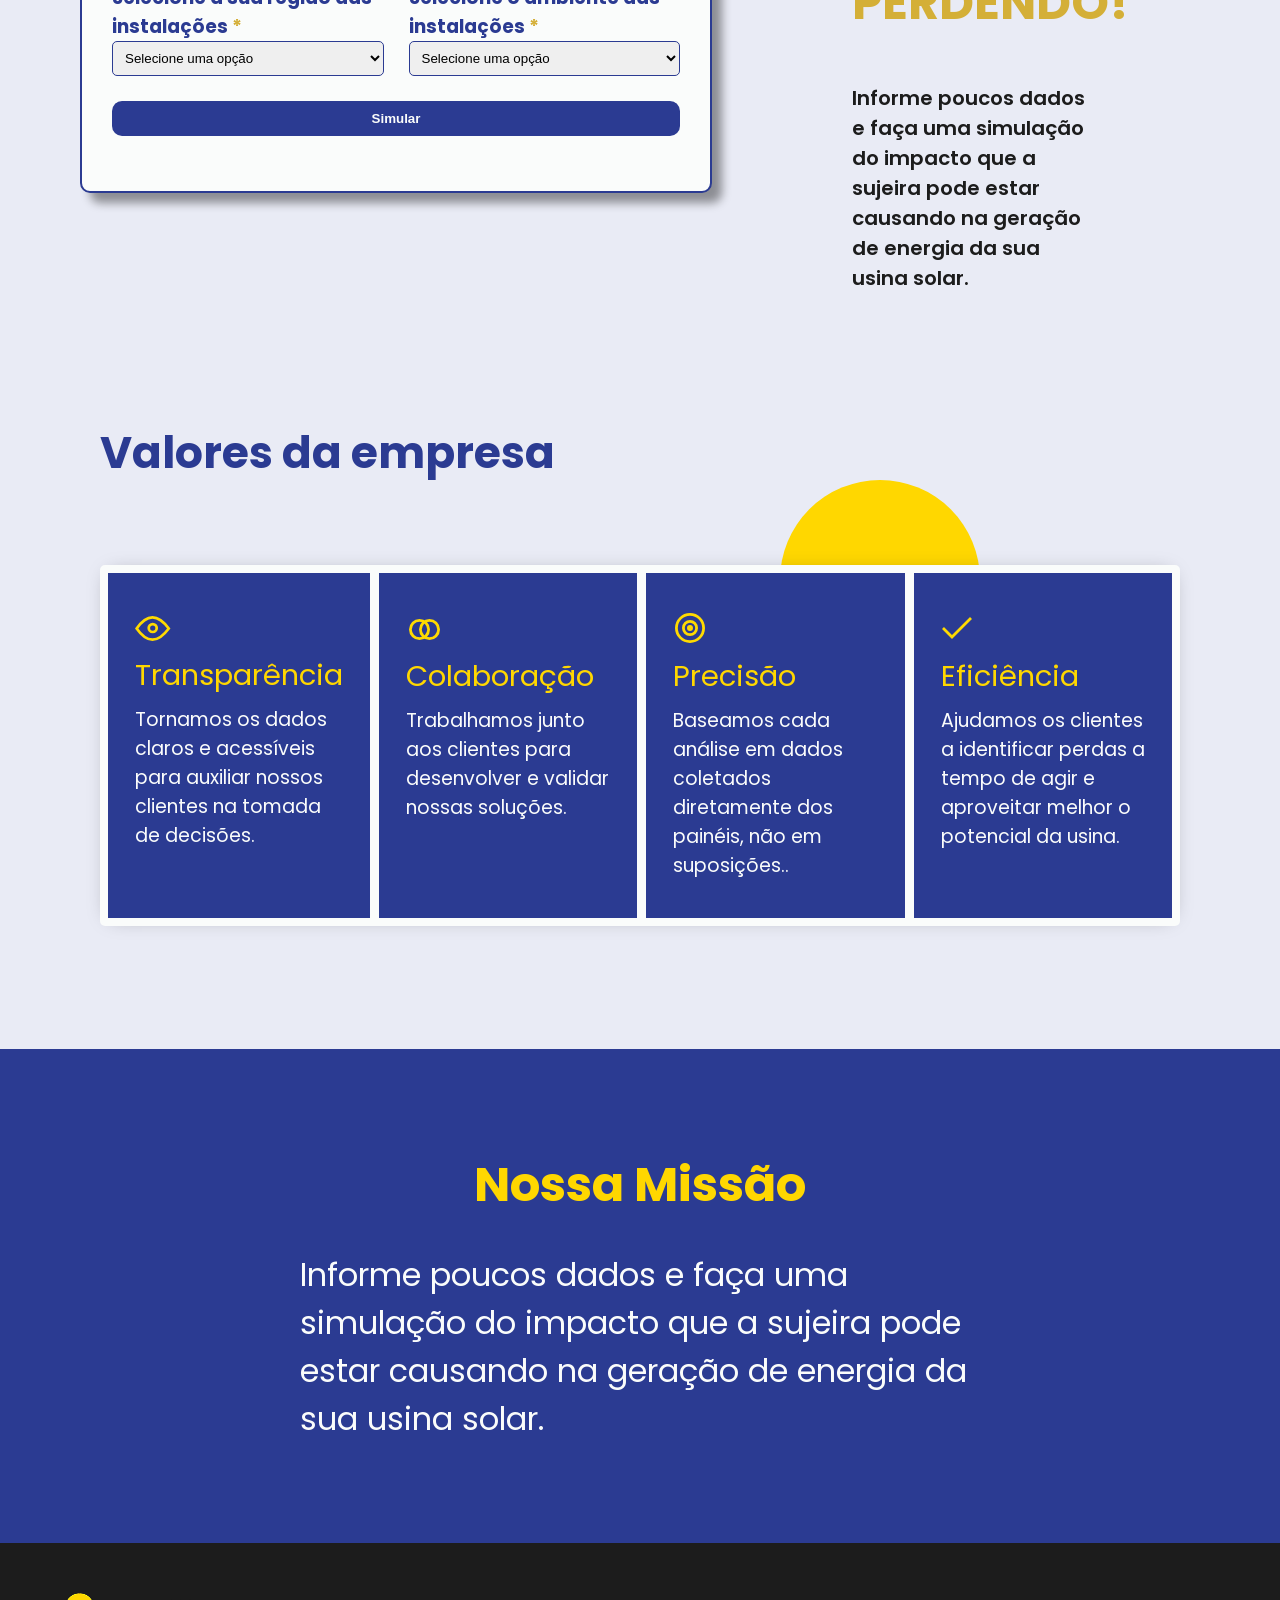
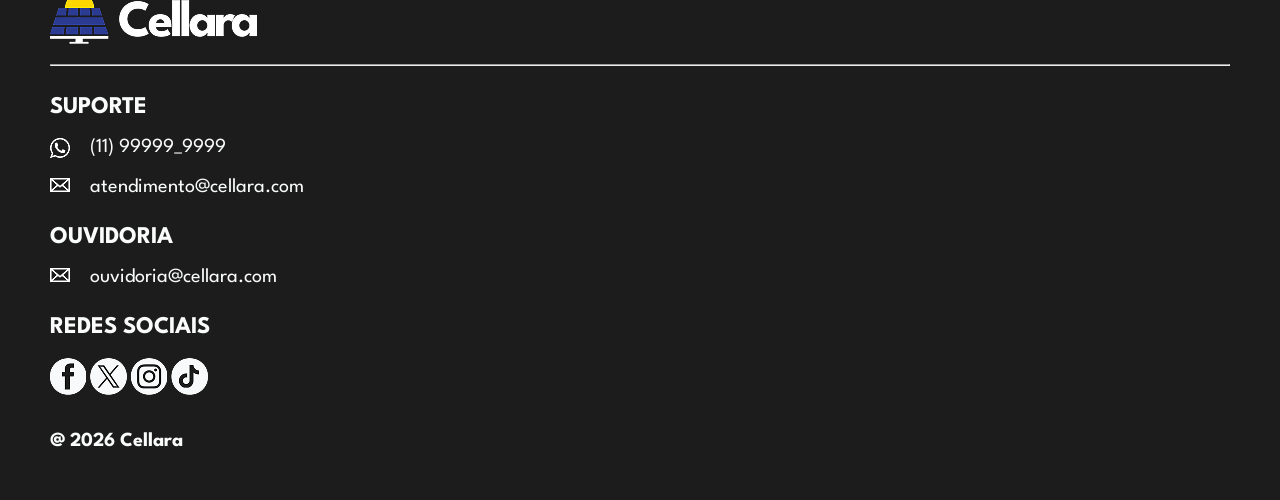
==== commit 7e848493: "Iniciando seção de Desafio Atual no Site Institucional" ====
--- a/public/index.html
+++ b/public/index.html
@@ -38,6 +38,12 @@
           <a href="#sobre_projeto"><button id="btn_hero_sobre_projeto">Conheça o Projeto</button></a>
           <a href="#simulador"><button id="btn_hero_simulador">Simule aqui</button></a>
         </div>
+      </div>
+    </div>
+
+    <div class="secao_desafio_atual">
+      <div class="imagens-desafio">
+        
       </div>
     </div>
 
--- a/public/css/style.css
+++ b/public/css/style.css
@@ -180,6 +180,16 @@
   font-size: 20px;
   font-weight: bold;
   color: var(--preto);
+}
+
+
+
+/* SEÇÃO DESAFIO ATUAL */
+
+.secao_desafio_atual {
+  display: flex;
+  height: 100vh;
+  min-height: 800px;
 }
 
 
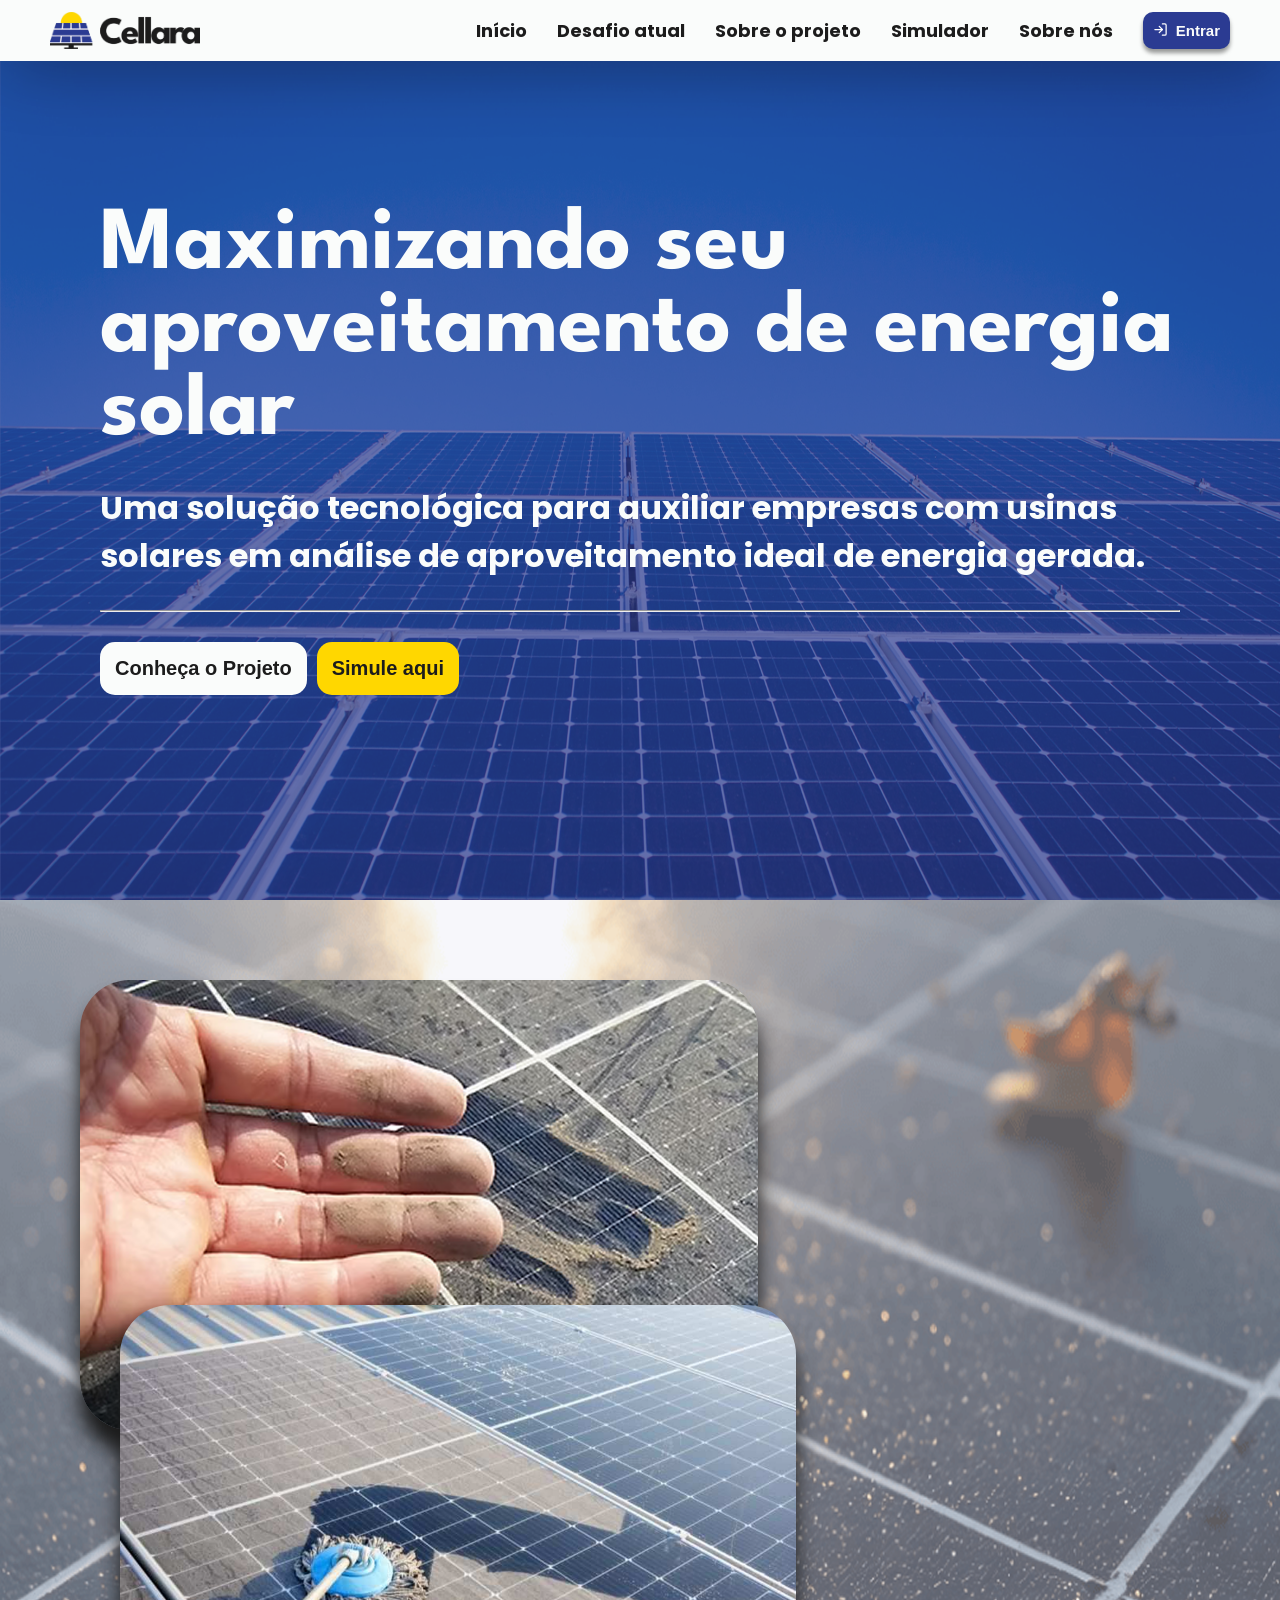
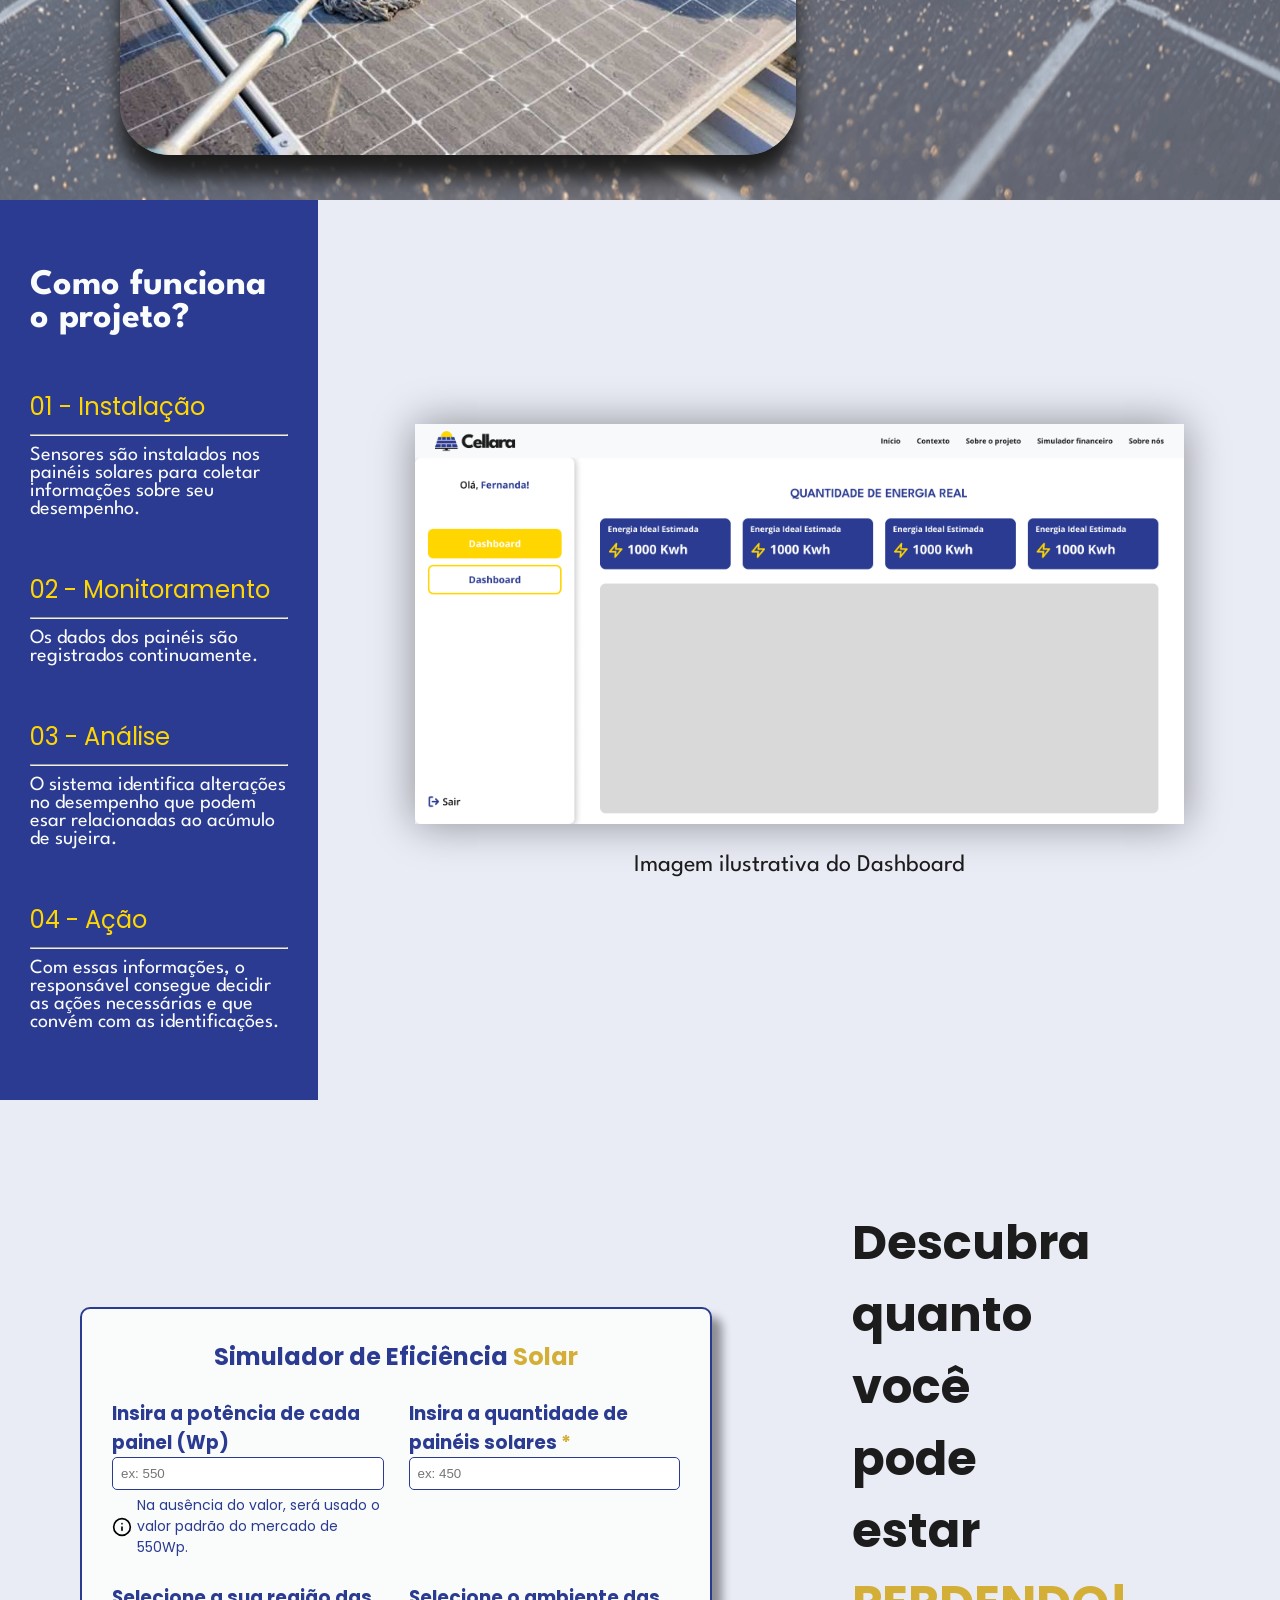
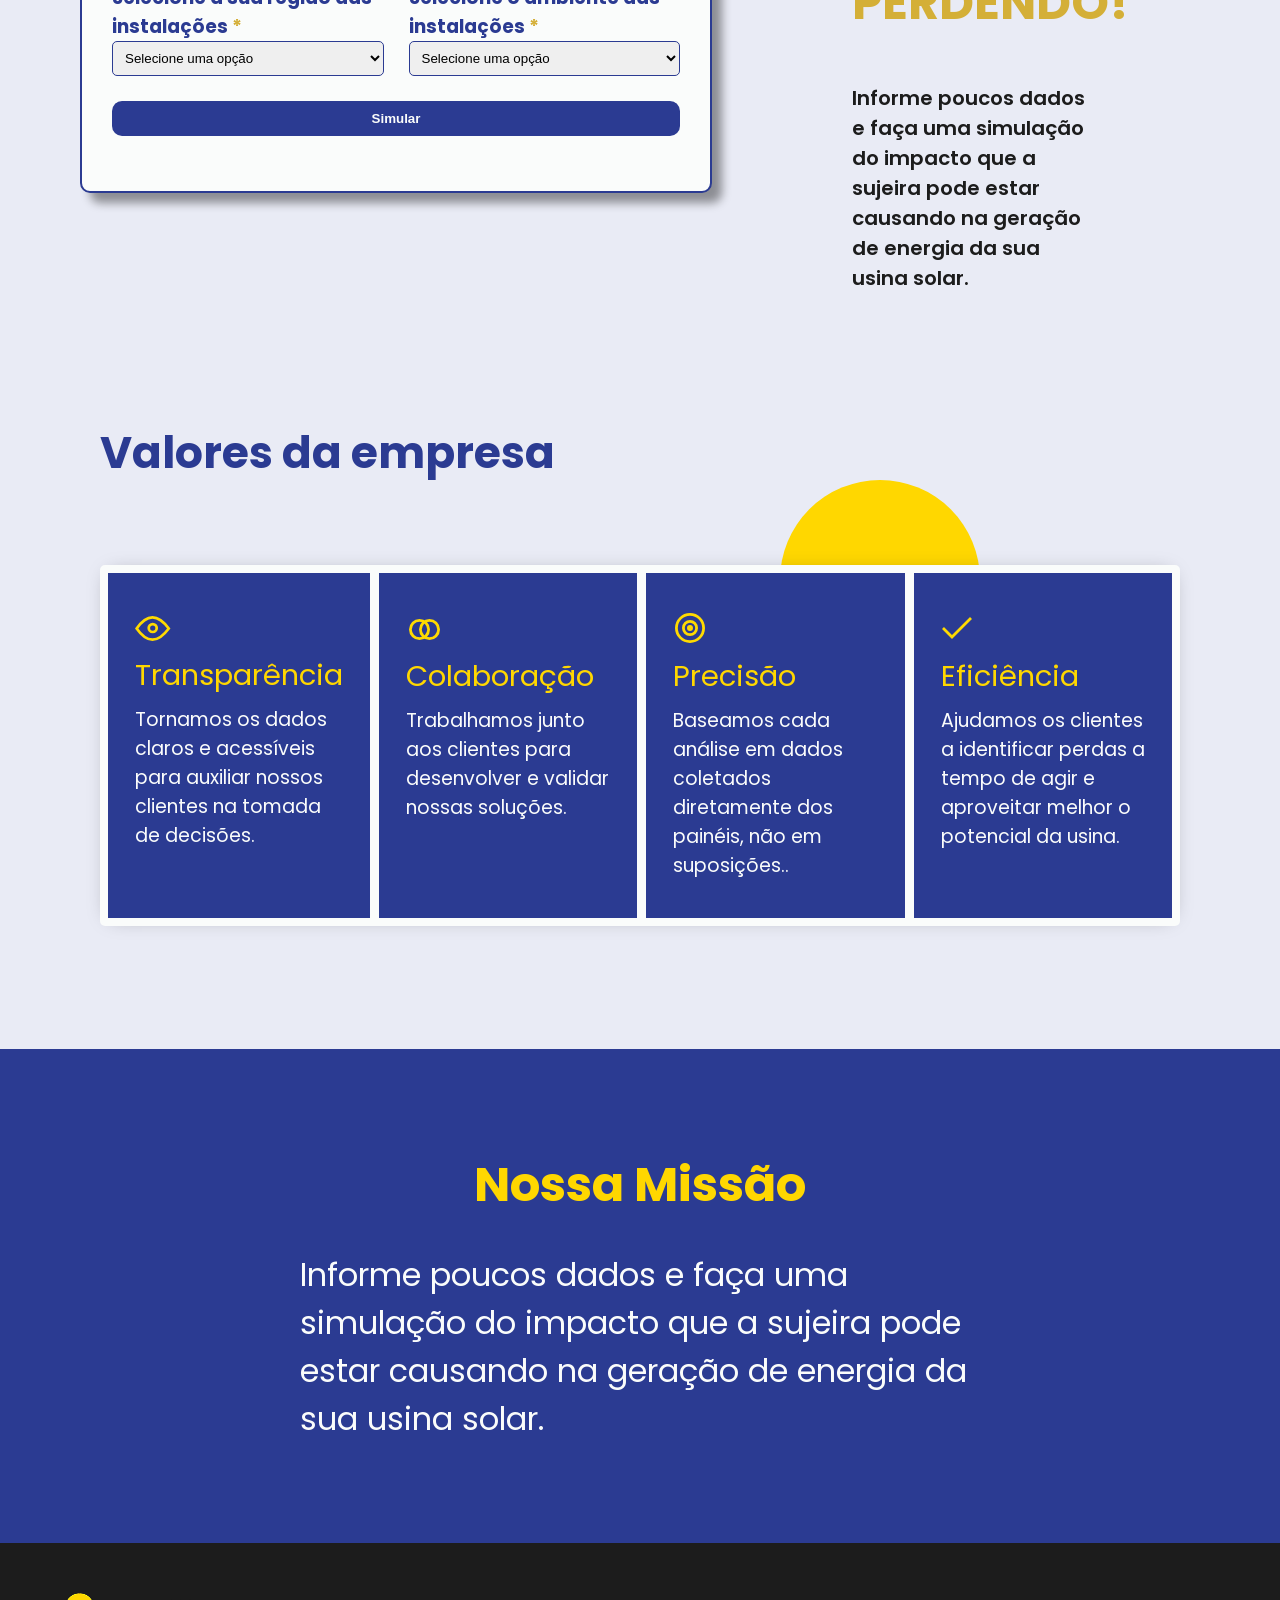
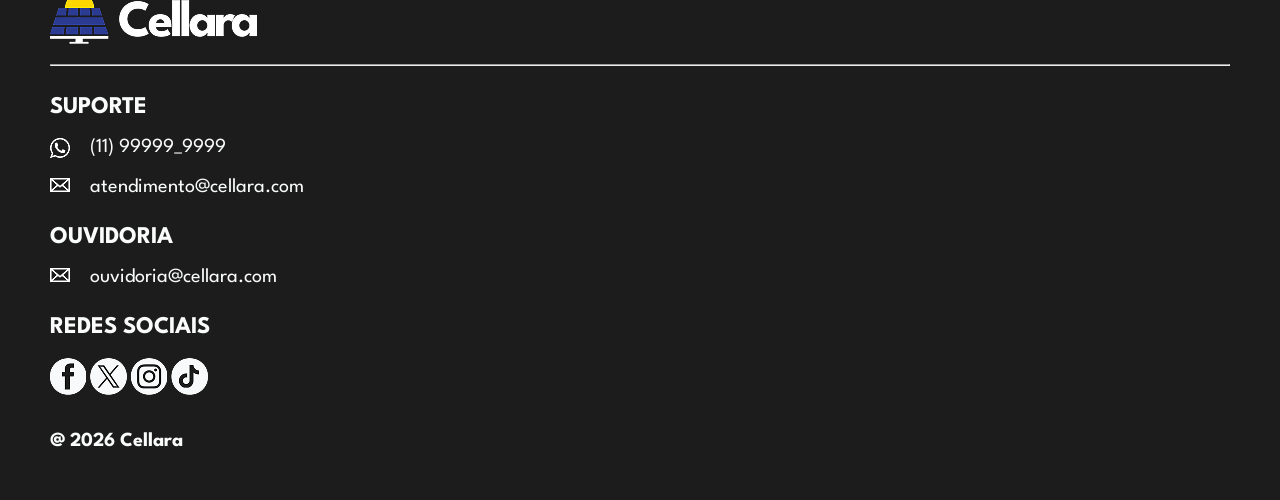
==== commit d05eed76: "Incluindo imagens da seção de desafio atual no site institucional" ====
--- a/public/index.html
+++ b/public/index.html
@@ -42,8 +42,11 @@
     </div>
 
     <div class="secao_desafio_atual">
+      <img id="img_fundo_desafio_atual" src="assets/img/fundo_desafio.png" alt="">
       <div class="imagens-desafio">
-        
+        <img id="img_desafio1" class="img_desafio" src="assets/img/desafio1.png"
+          alt="Mão suja pela poeira sobre a placa solar">
+        <img id="img_desafio2" class="img_desafio" src="assets/img/desafio2.png" alt="Limpando placa solar suja">
       </div>
     </div>
 
--- a/public/css/style.css
+++ b/public/css/style.css
@@ -192,6 +192,34 @@
   min-height: 800px;
 }
 
+.imagens-desafio {
+  position: relative;
+  padding: 80px;
+  width: 70%;
+  max-height: 100vh;
+}
+
+#img_fundo_desafio_atual {
+  position: absolute;
+  height: 100%;
+  width: 100%;
+  z-index: -1;
+  object-fit: fill;
+  opacity: 0.61;
+}
+
+.img_desafio {
+  height: 50vh;
+  width: fit-content;
+  border-radius: 50px;
+  box-shadow: 0px 22px 20px var(--preto);
+}
+
+#img_desafio2 {
+  position: absolute;
+  top: 45%;
+  right: 100px;
+}
 
 
 /* SEÇÃO SOBRE O PROJETO */
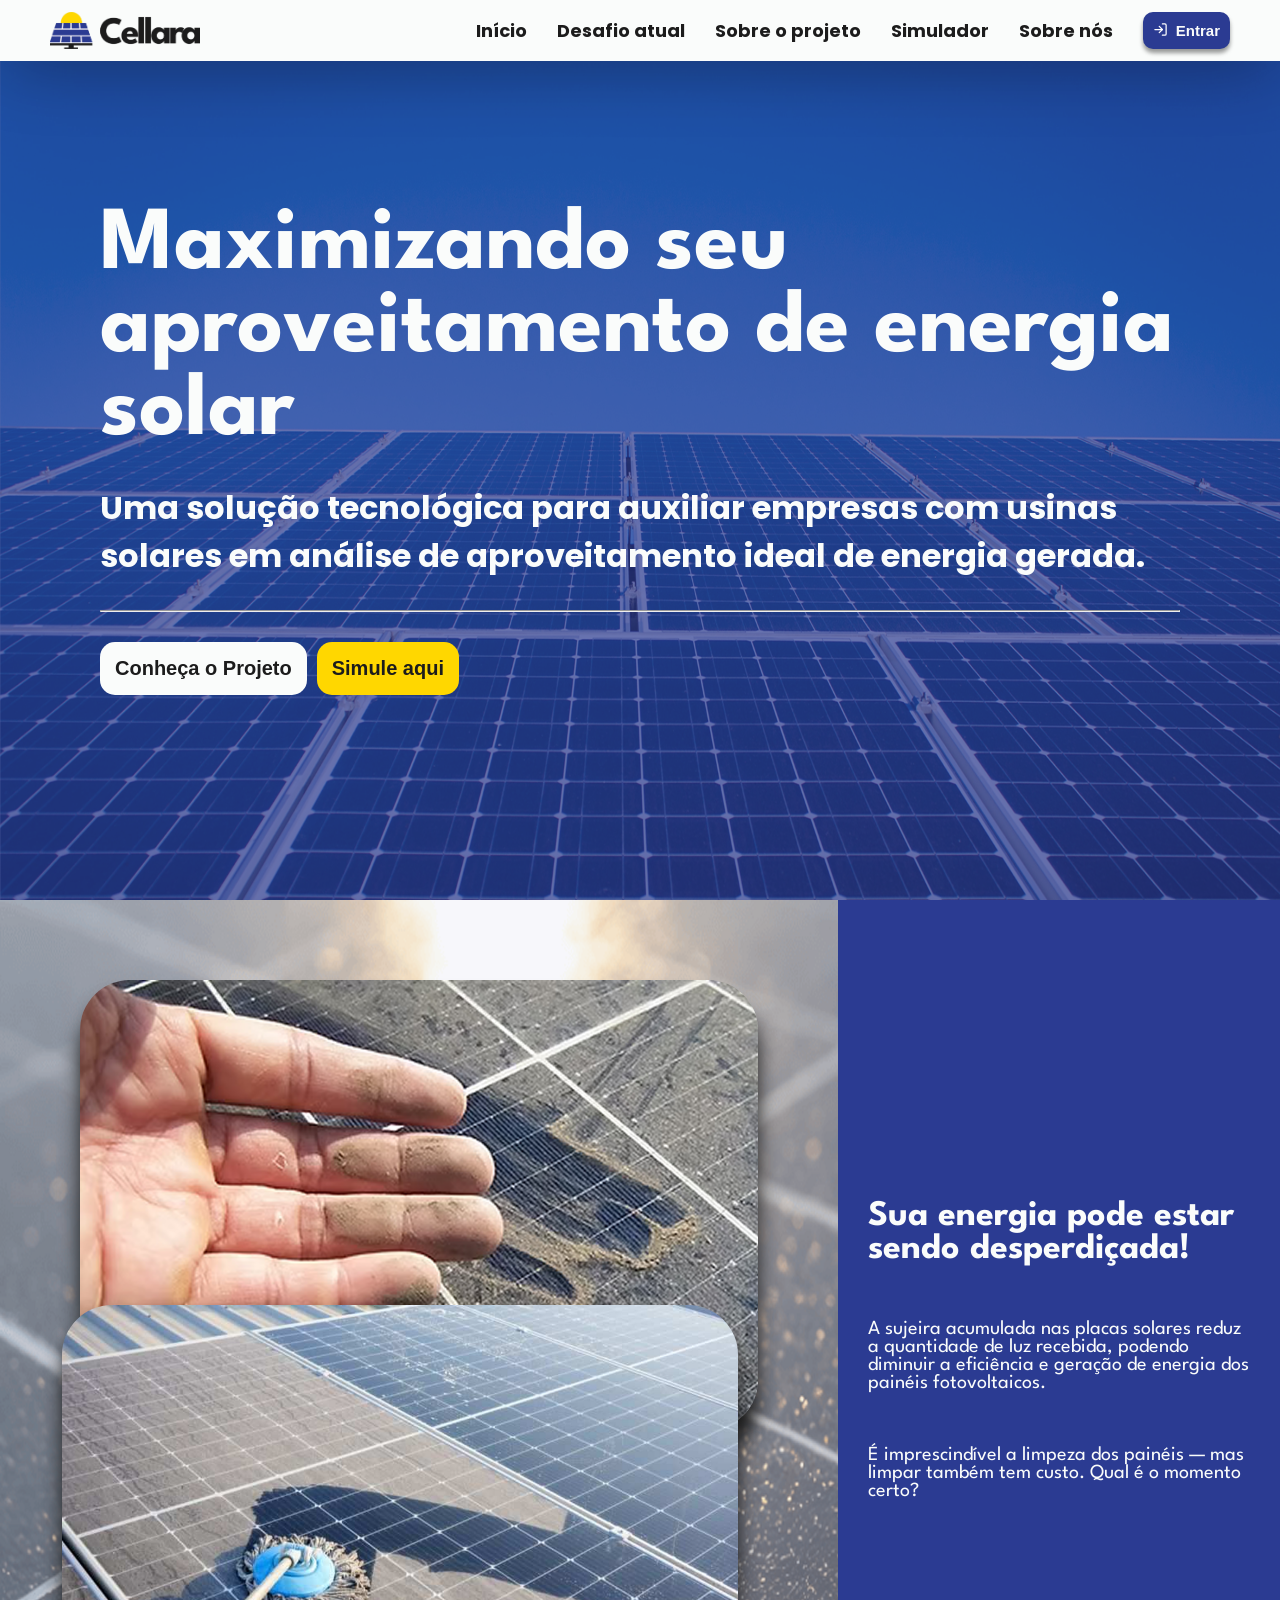
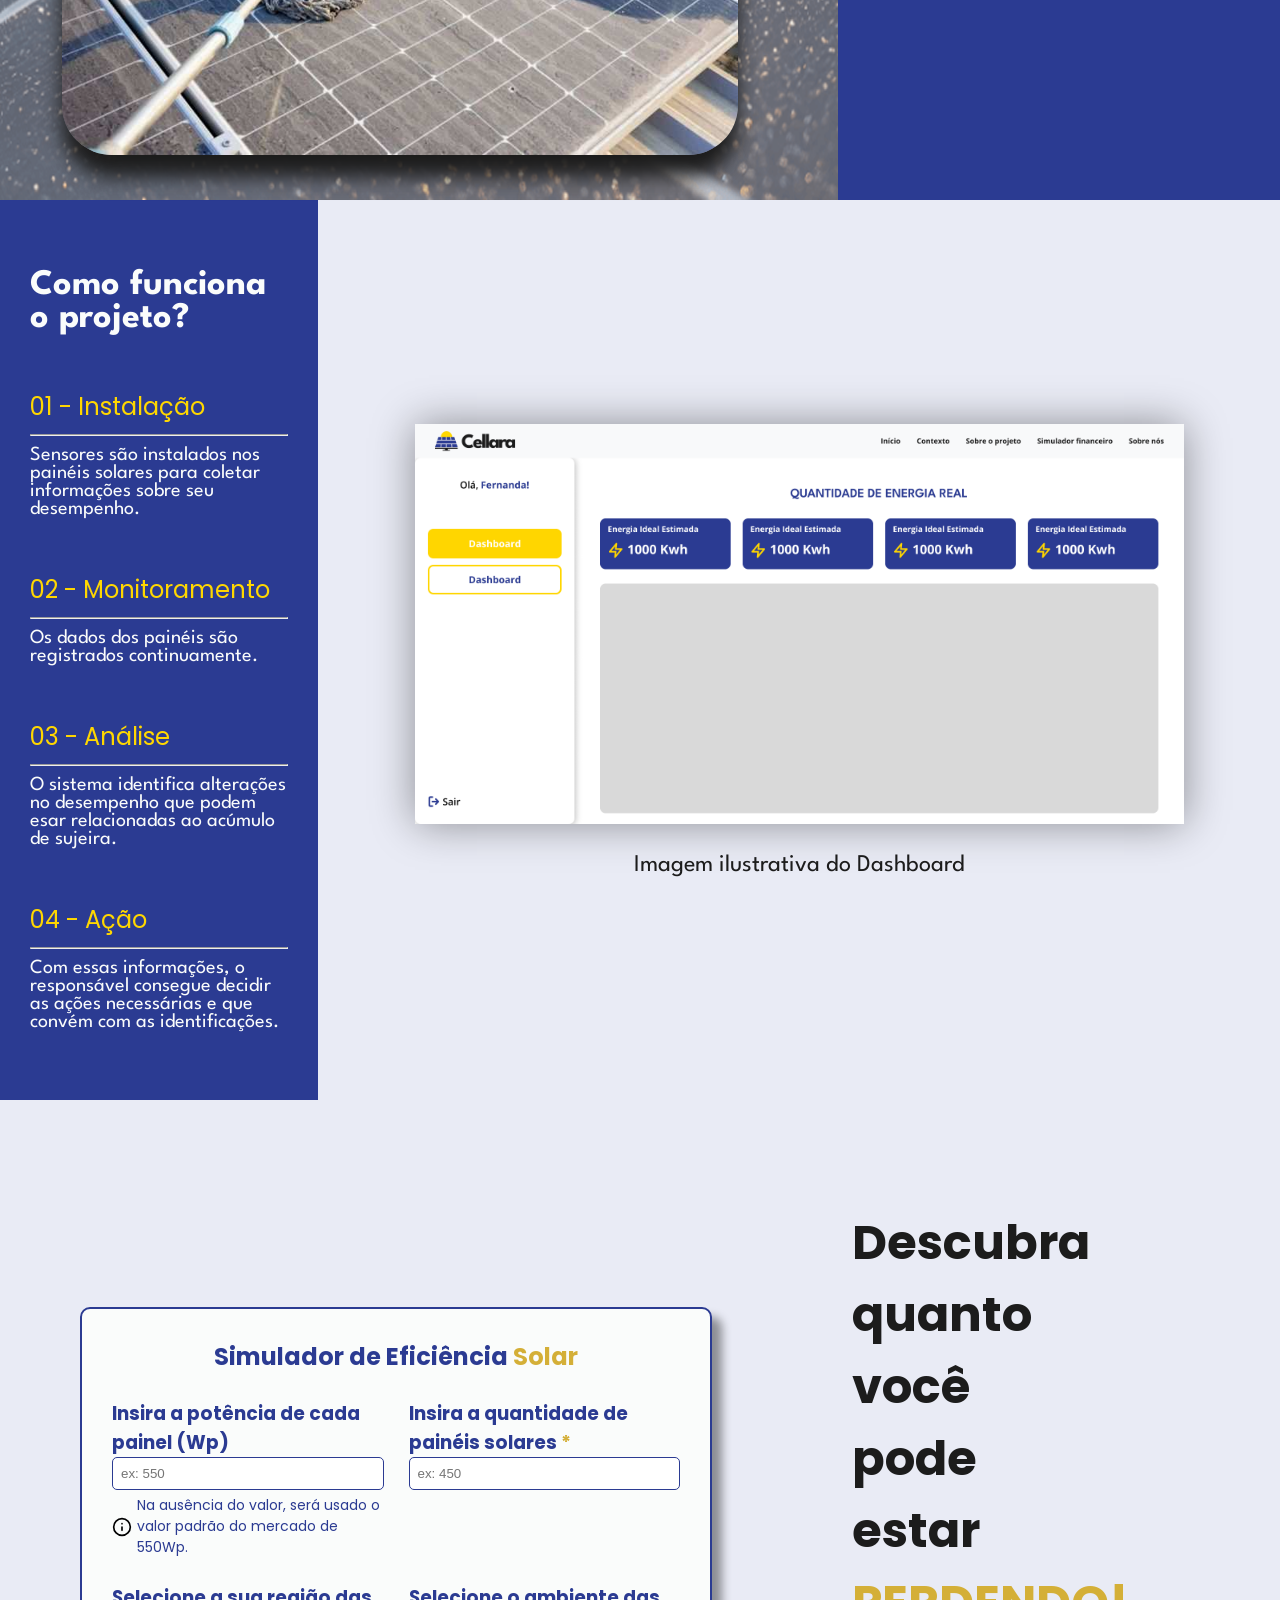
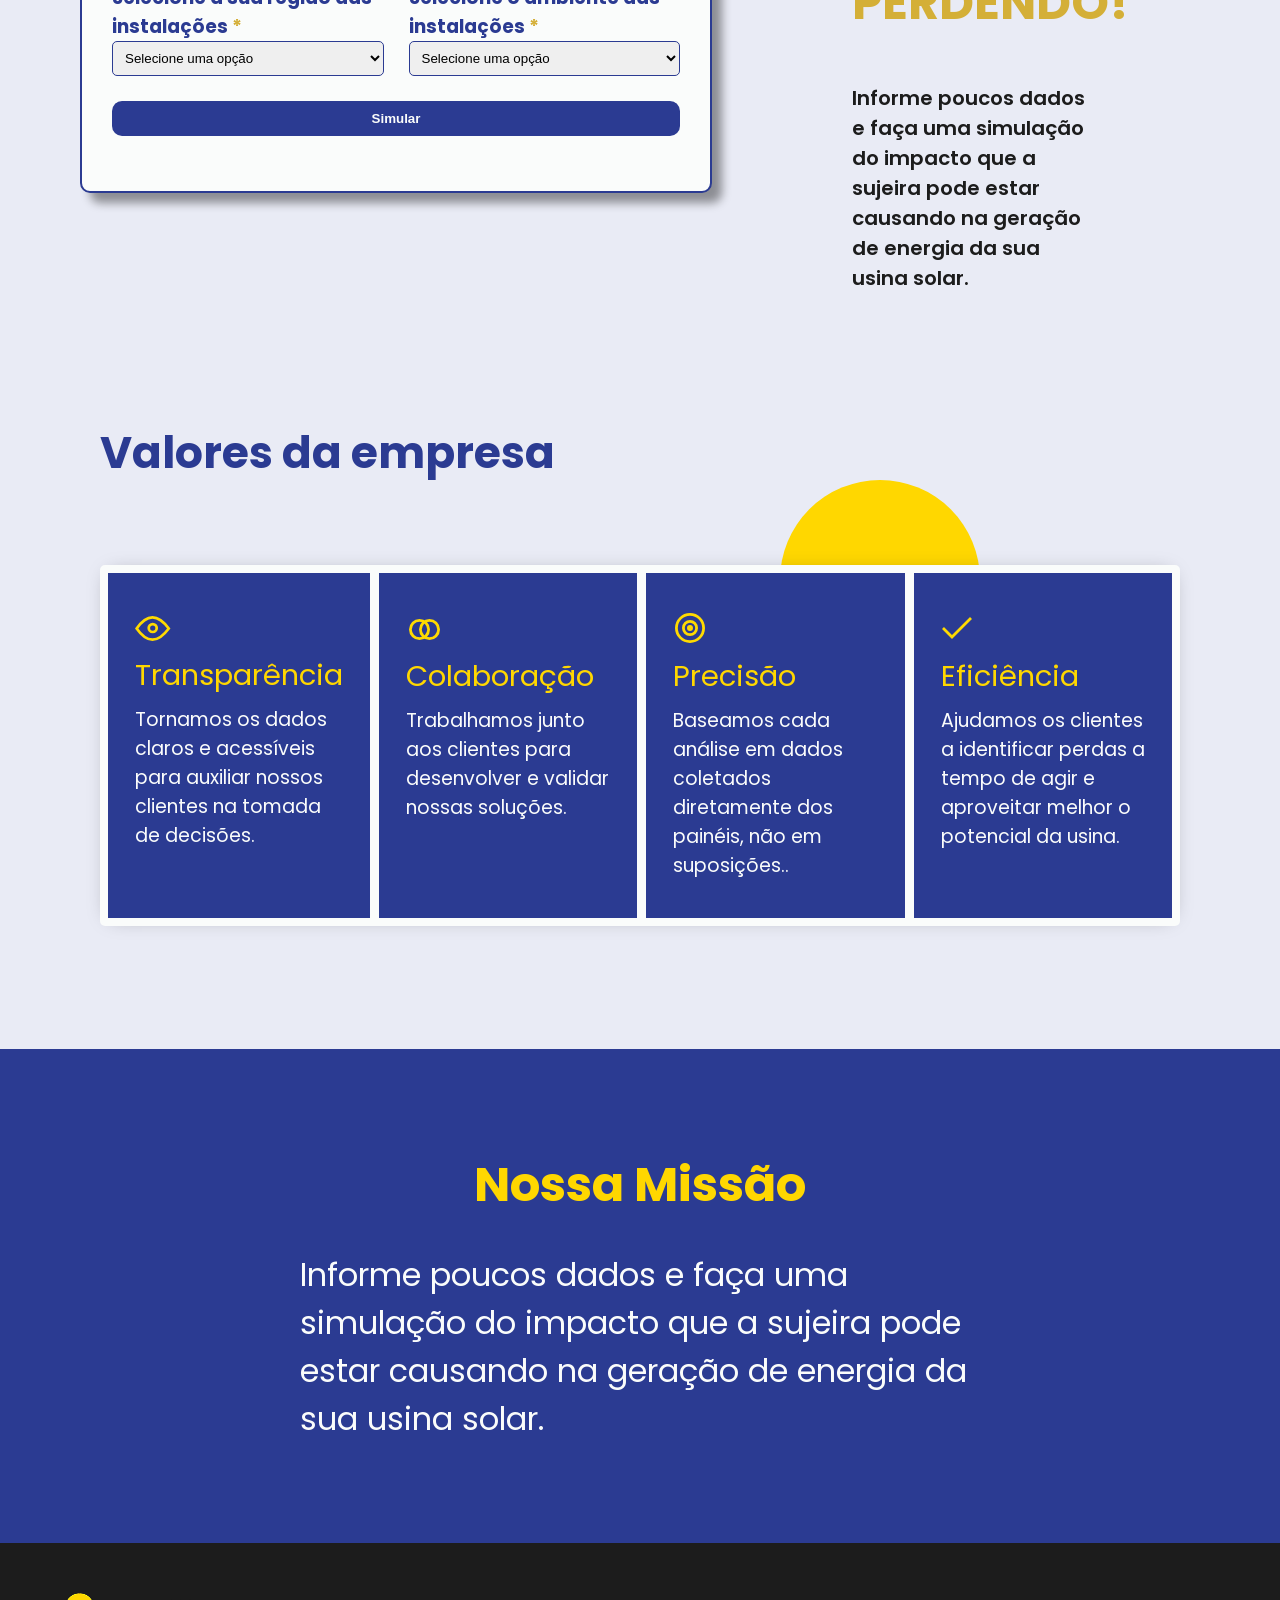
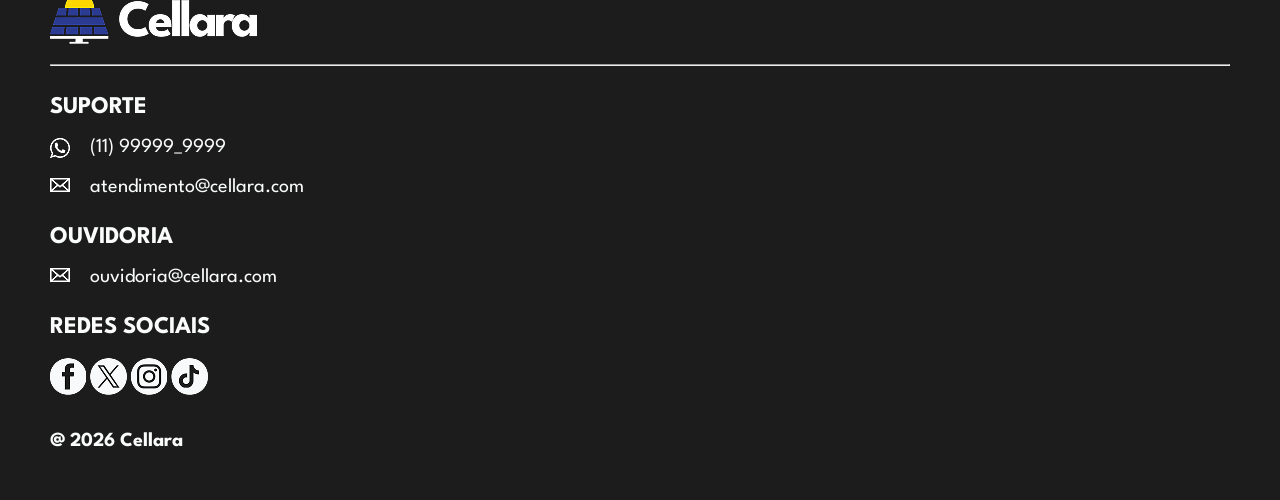
==== commit f46d03a8: "Adicionando o corte lateral do HTML na página Desafio atual" ====
--- a/public/index.html
+++ b/public/index.html
@@ -47,6 +47,16 @@
         <img id="img_desafio1" class="img_desafio" src="assets/img/desafio1.png"
           alt="Mão suja pela poeira sobre a placa solar">
         <img id="img_desafio2" class="img_desafio" src="assets/img/desafio2.png" alt="Limpando placa solar suja">
+      </div>
+
+      <div class="corte_lateral">
+        <h2 class="titulo_conteudo">Sua <span>energia</span> pode estar sendo <span>desperdiçada!</span></h2>
+        <p class="paragrafo_conteudo">A sujeira acumulada nas placas solares reduz a quantidade de luz recebida, podendo
+          diminuir a eficiência e geração de energia dos painéis fotovoltaicos.
+        </p>
+
+        <p class="paragrafo_conteudo">É imprescindível a limpeza dos painéis — mas limpar também tem custo. Qual é o
+          momento certo?</p>
       </div>
     </div>
 
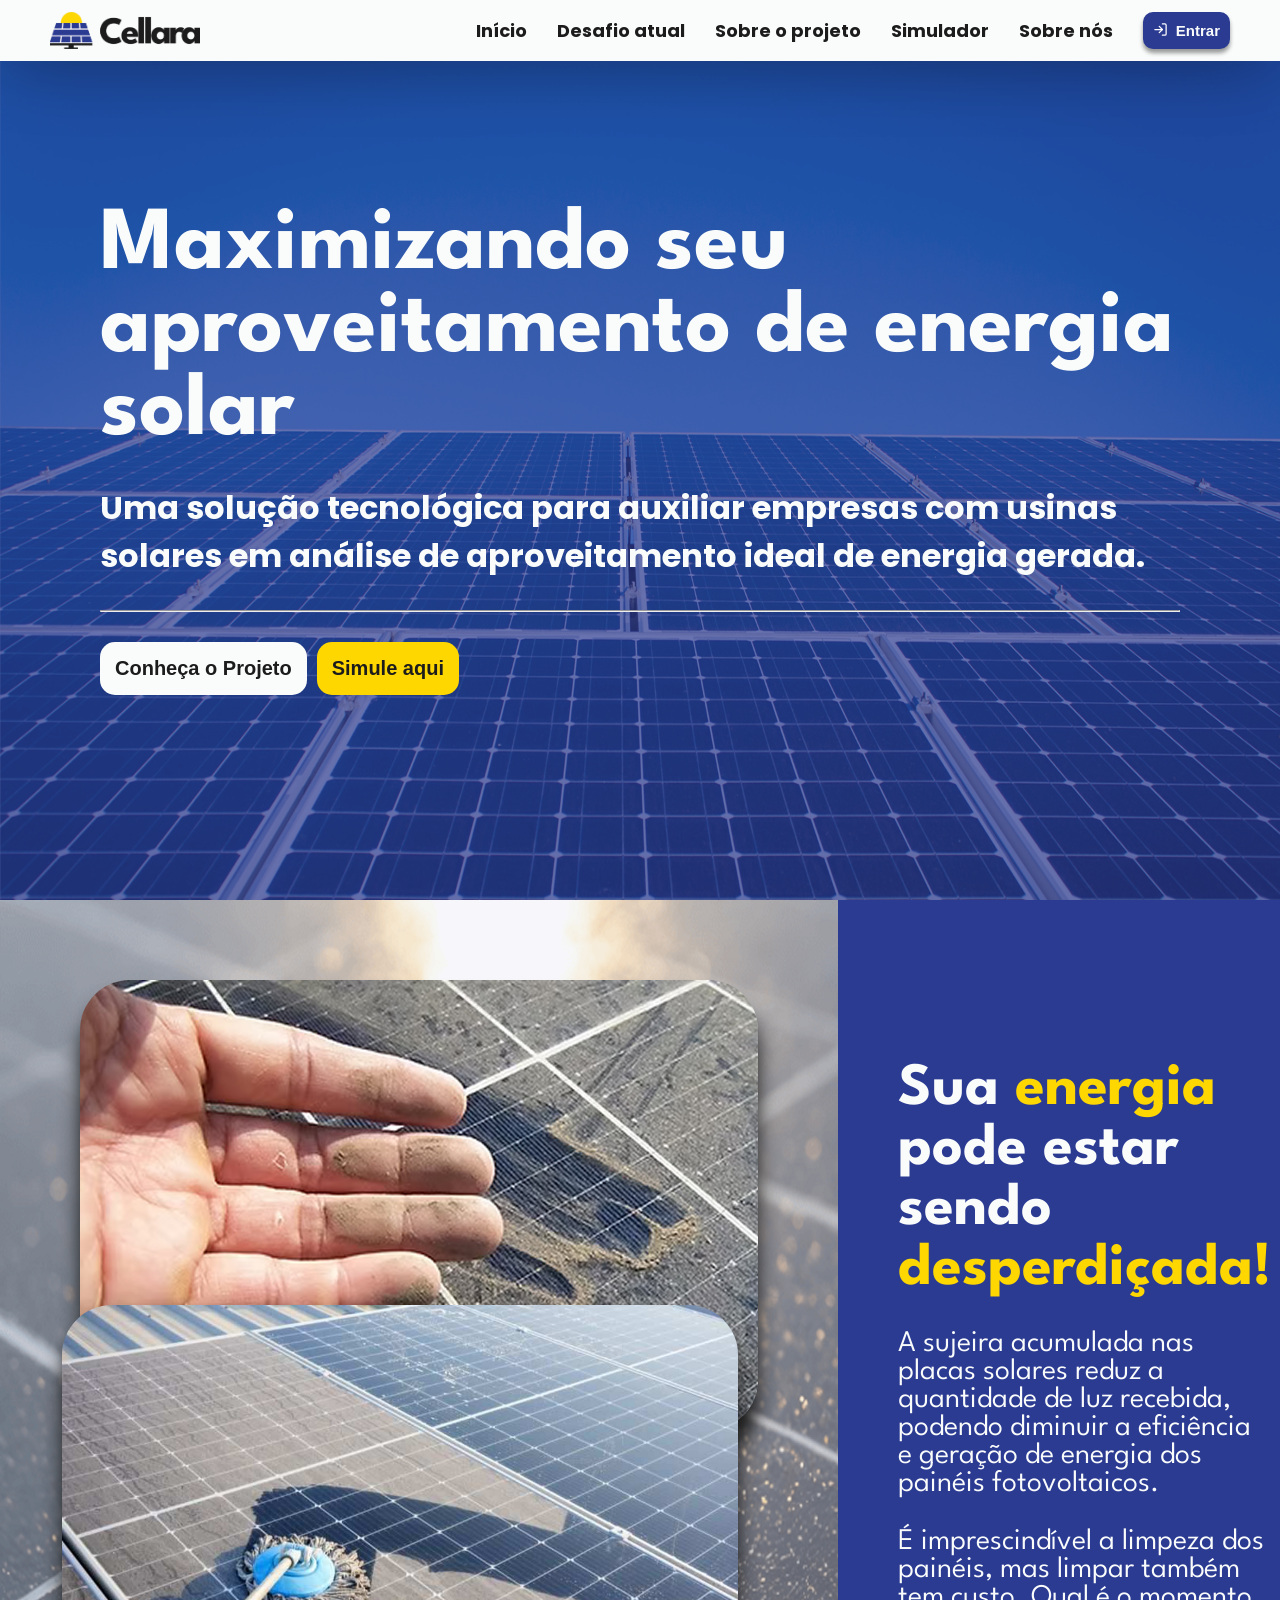
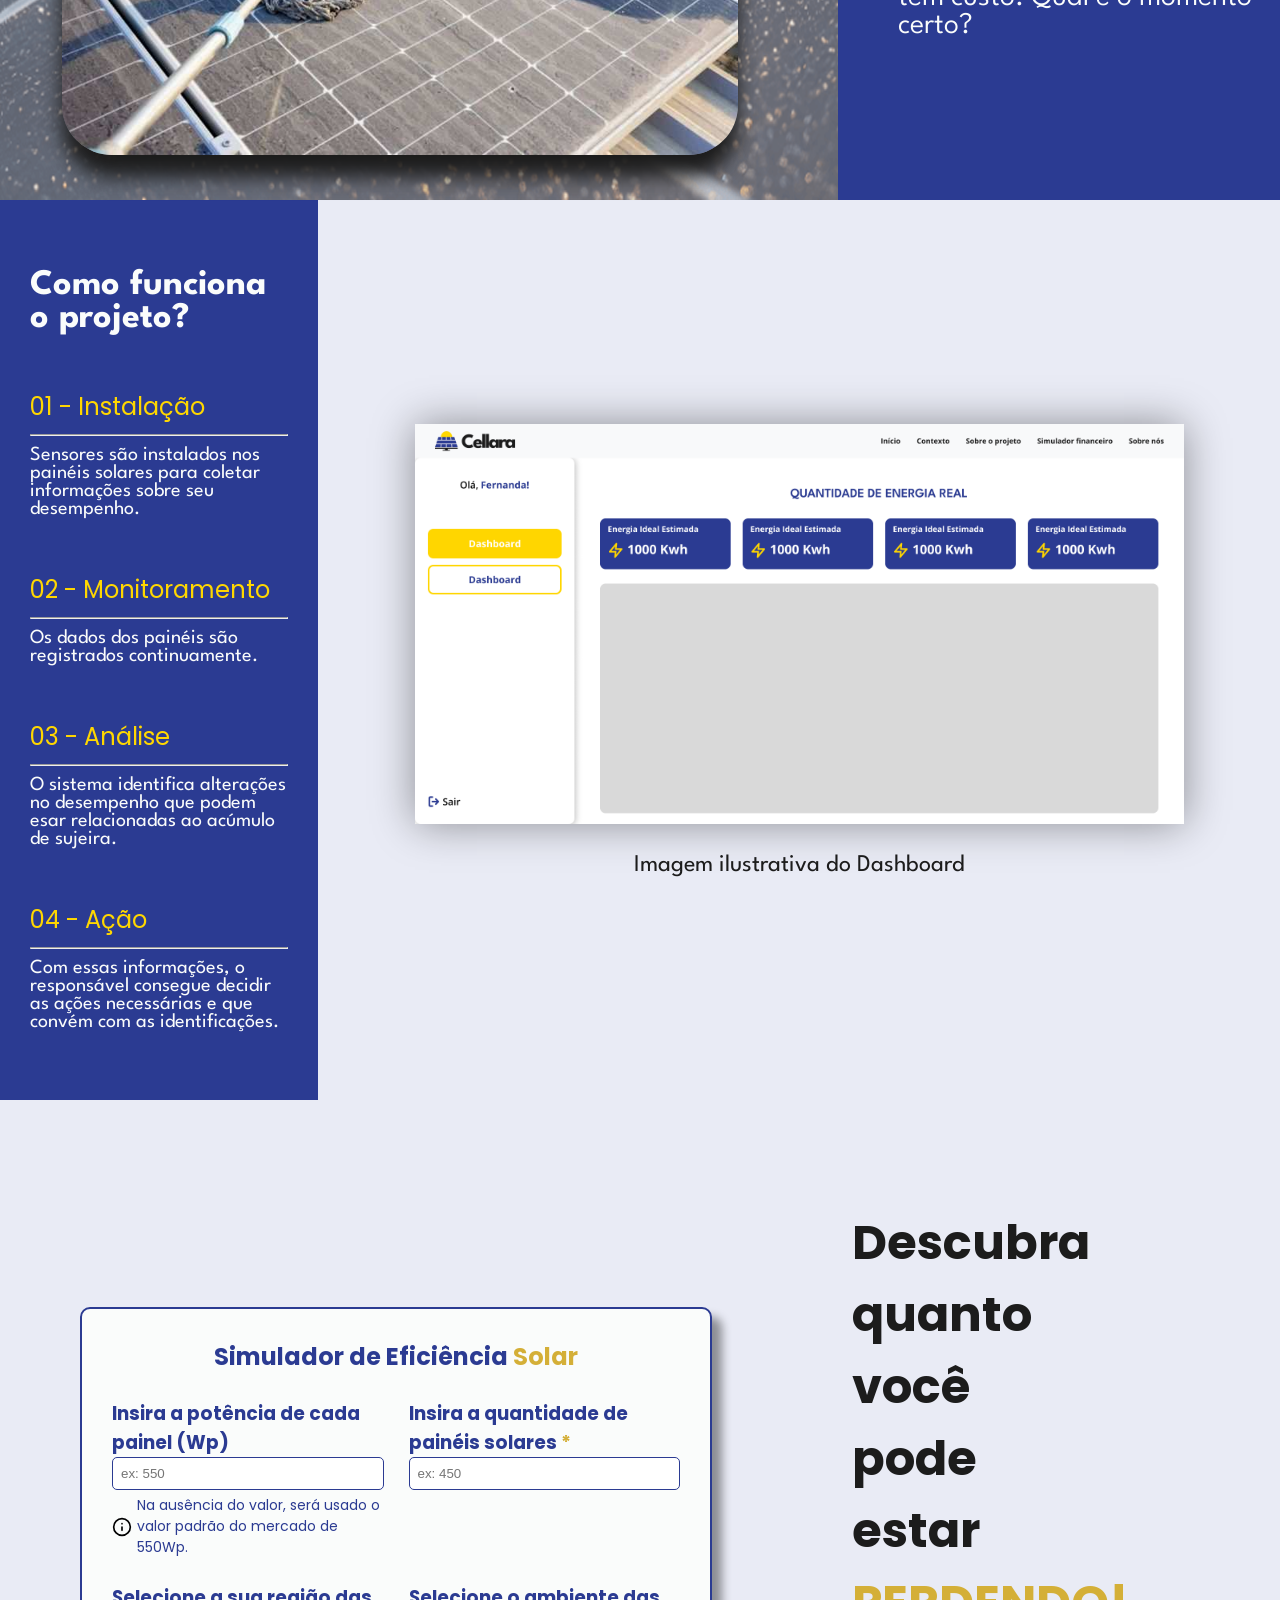
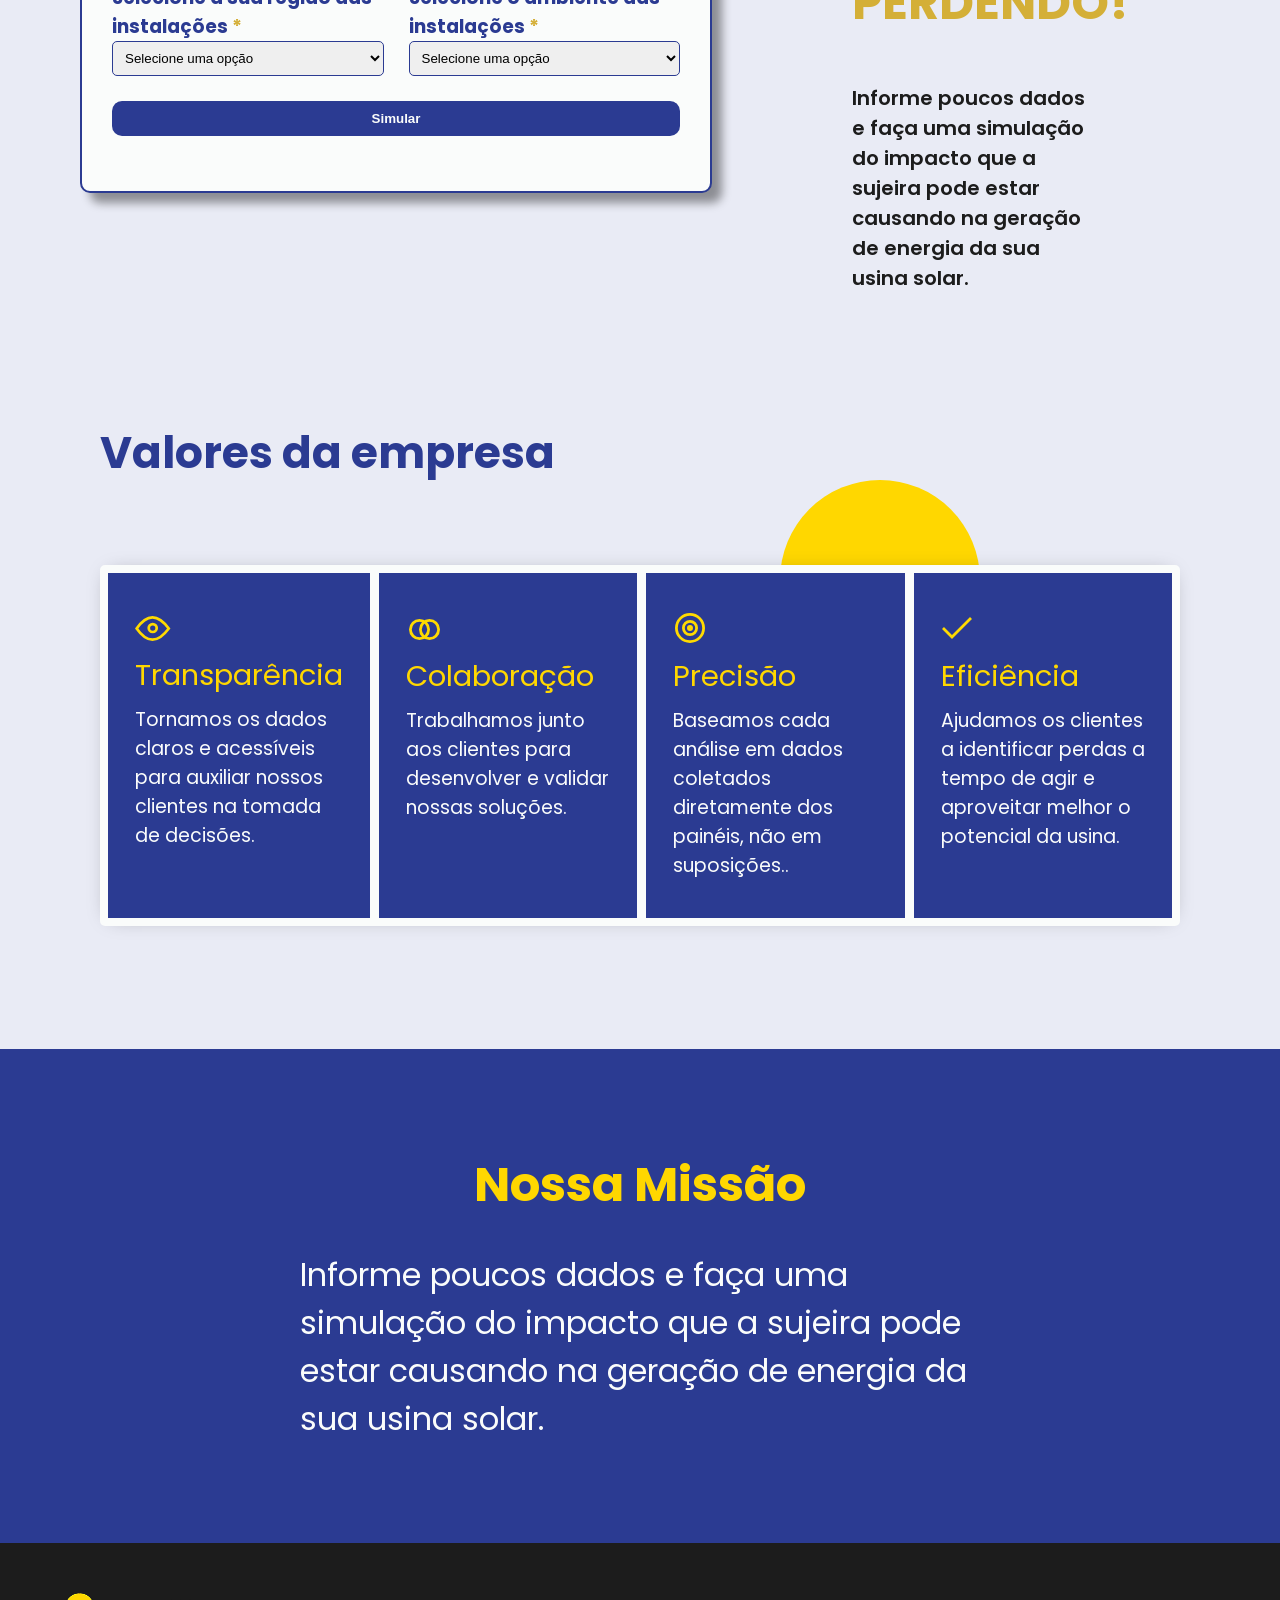
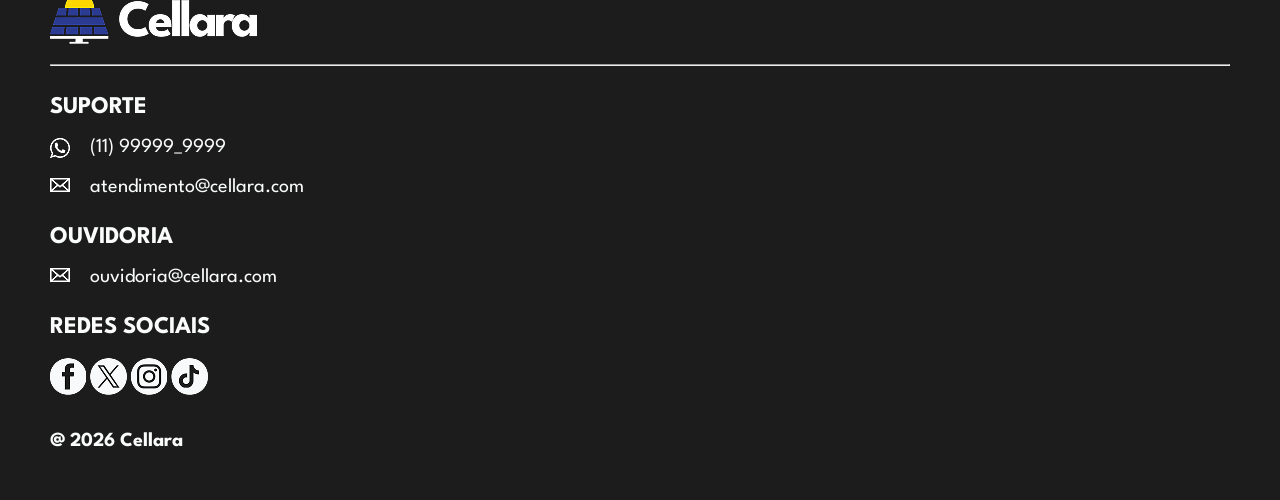
==== commit 66b6e13d: "Alterando a proporção do corte lateral e seus respectivos textos" ====
--- a/public/index.html
+++ b/public/index.html
@@ -41,7 +41,7 @@
       </div>
     </div>
 
-    <div class="secao_desafio_atual">
+    <div class="secao_desafio_atual" id="desafio_atual">
       <img id="img_fundo_desafio_atual" src="assets/img/fundo_desafio.png" alt="">
       <div class="imagens-desafio">
         <img id="img_desafio1" class="img_desafio" src="assets/img/desafio1.png"
@@ -50,13 +50,16 @@
       </div>
 
       <div class="corte_lateral">
-        <h2 class="titulo_conteudo">Sua <span>energia</span> pode estar sendo <span>desperdiçada!</span></h2>
-        <p class="paragrafo_conteudo">A sujeira acumulada nas placas solares reduz a quantidade de luz recebida, podendo
-          diminuir a eficiência e geração de energia dos painéis fotovoltaicos.
-        </p>
-
-        <p class="paragrafo_conteudo">É imprescindível a limpeza dos painéis — mas limpar também tem custo. Qual é o
-          momento certo?</p>
+        <div class="corte_lateral_conteudo">
+          <h2 class="titulo_conteudo">Sua <span>energia</span> pode estar sendo <span>desperdiçada!</span></h2>
+          <p class="paragrafo_conteudo">A sujeira acumulada nas placas solares reduz a quantidade de luz recebida,
+            podendo
+            diminuir a eficiência e geração de energia dos painéis fotovoltaicos.
+          </p>
+
+          <p class="paragrafo_conteudo">É imprescindível a limpeza dos painéis, mas limpar também tem custo. Qual é o
+            momento certo?</p>
+        </div>
       </div>
     </div>
 
--- a/public/css/style.css
+++ b/public/css/style.css
@@ -220,6 +220,35 @@
   top: 45%;
   right: 100px;
 }
+
+.secao_desafio_atual {
+  display: flex;
+  height: 100vh;
+  min-height: 800px;
+}
+
+.titulo_conteudo span {
+  color: var(--amarelo_claro);
+}
+
+.corte_lateral_conteudo {
+  padding-inline: 30px;
+  display: flex;
+  flex-direction: column;
+  gap: 30px;
+}
+
+.corte_lateral_conteudo h2 {
+  font-size: 60px;
+  line-height: 60px;
+}
+
+.corte_lateral_conteudo p {
+  font-size: 30px;
+  font-weight: 350;
+}
+
+
 
 
 /* SEÇÃO SOBRE O PROJETO */
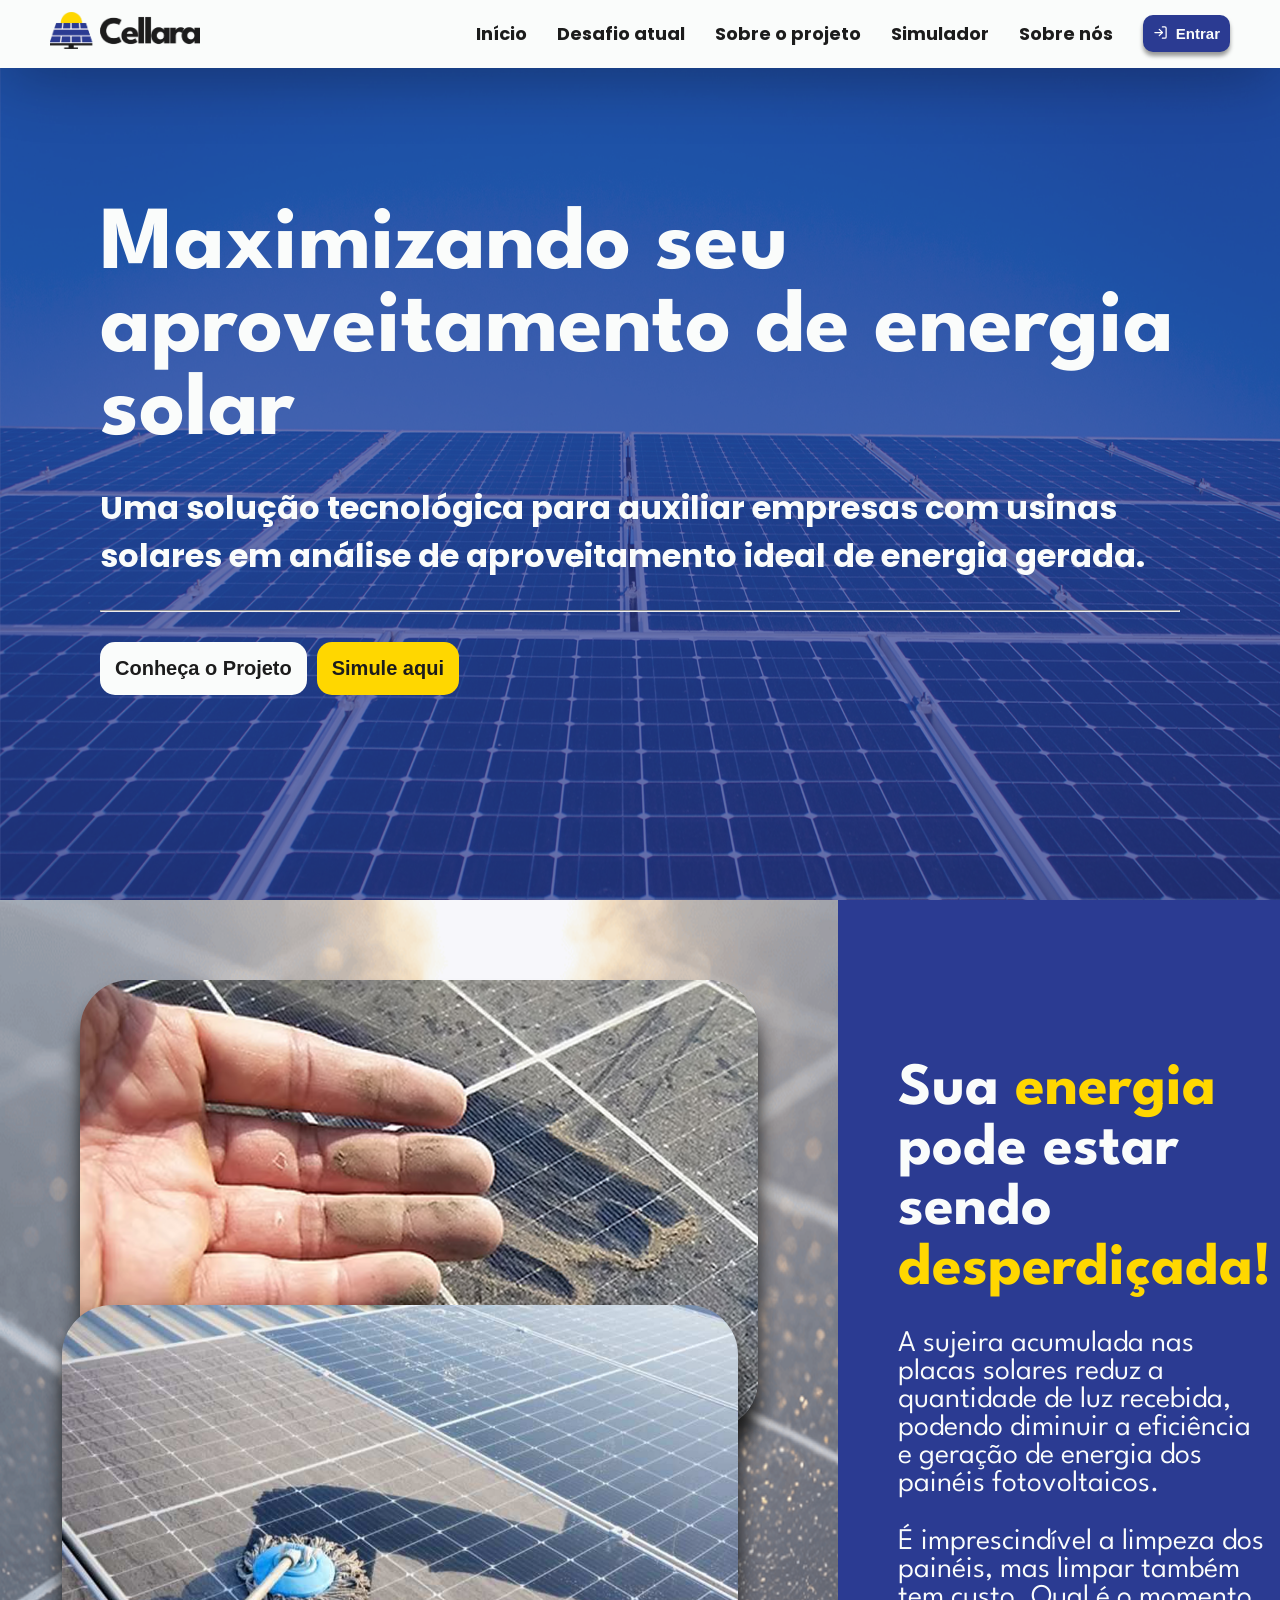
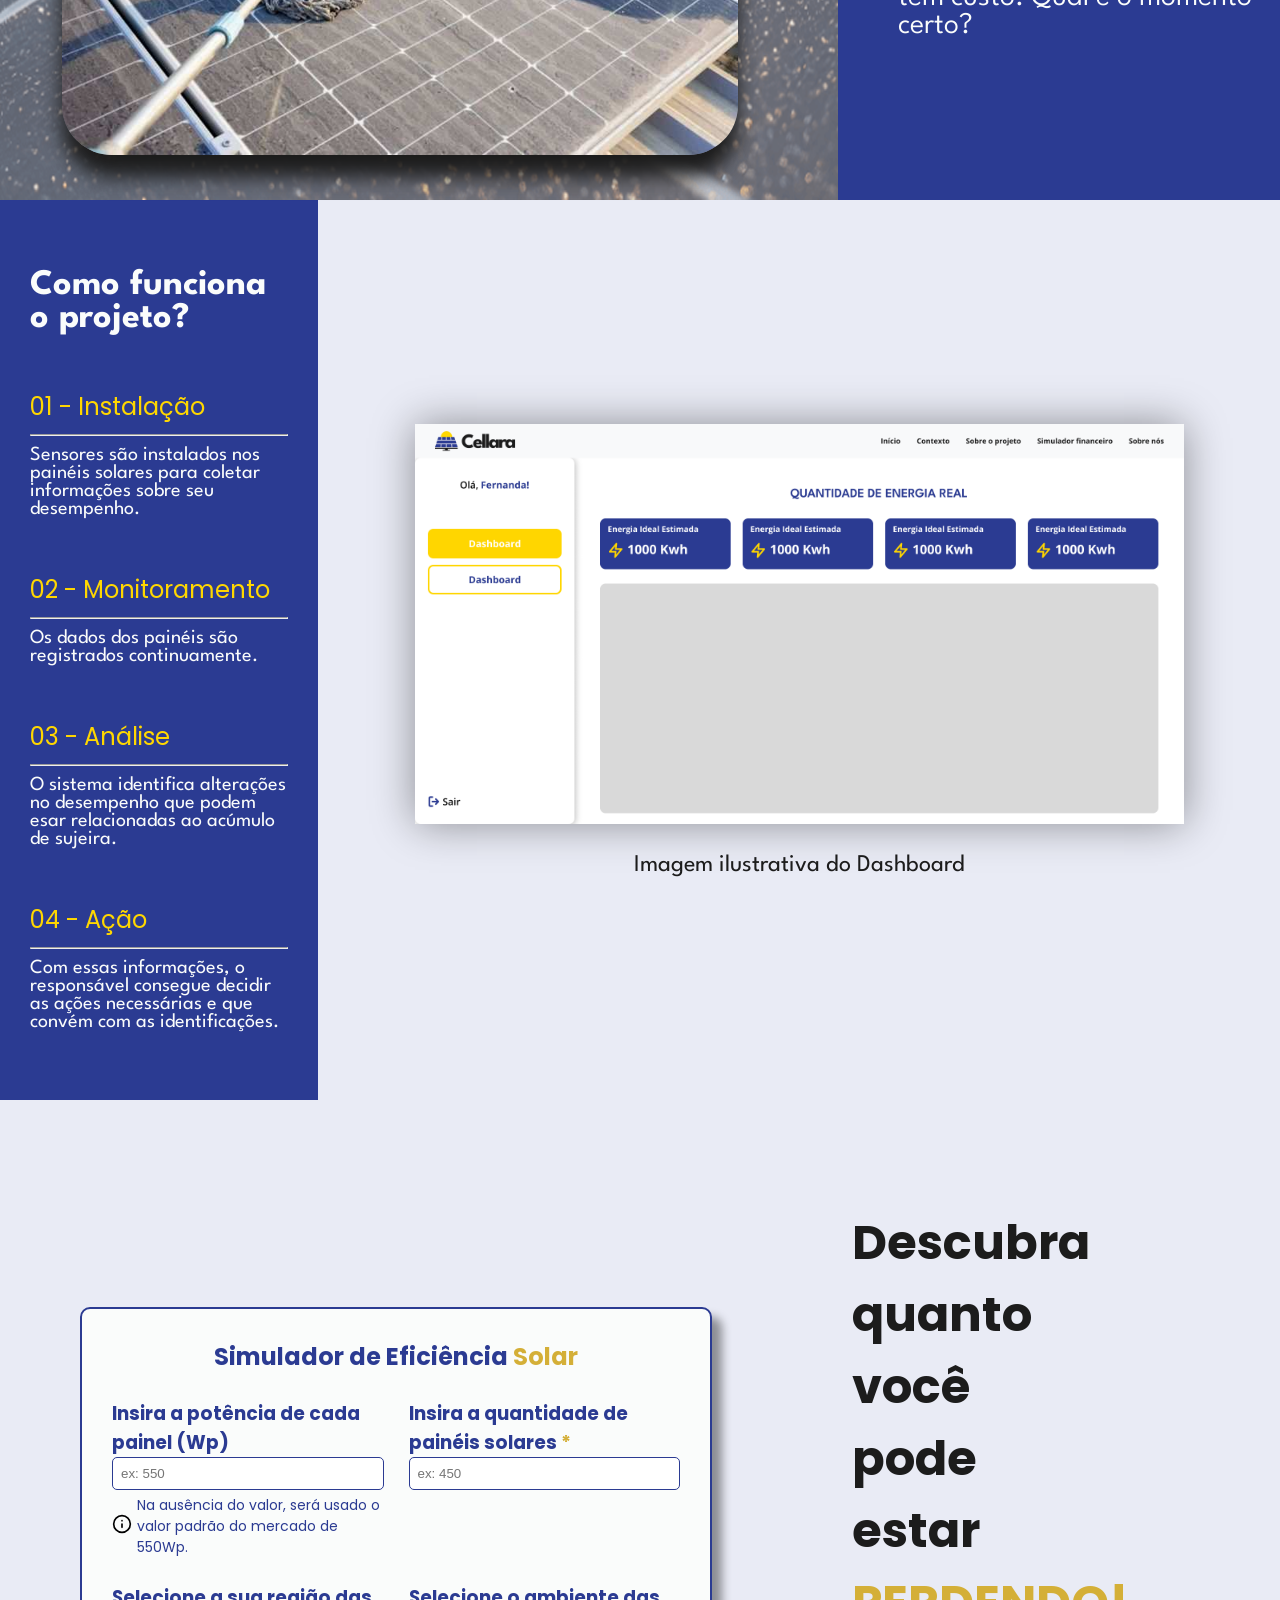
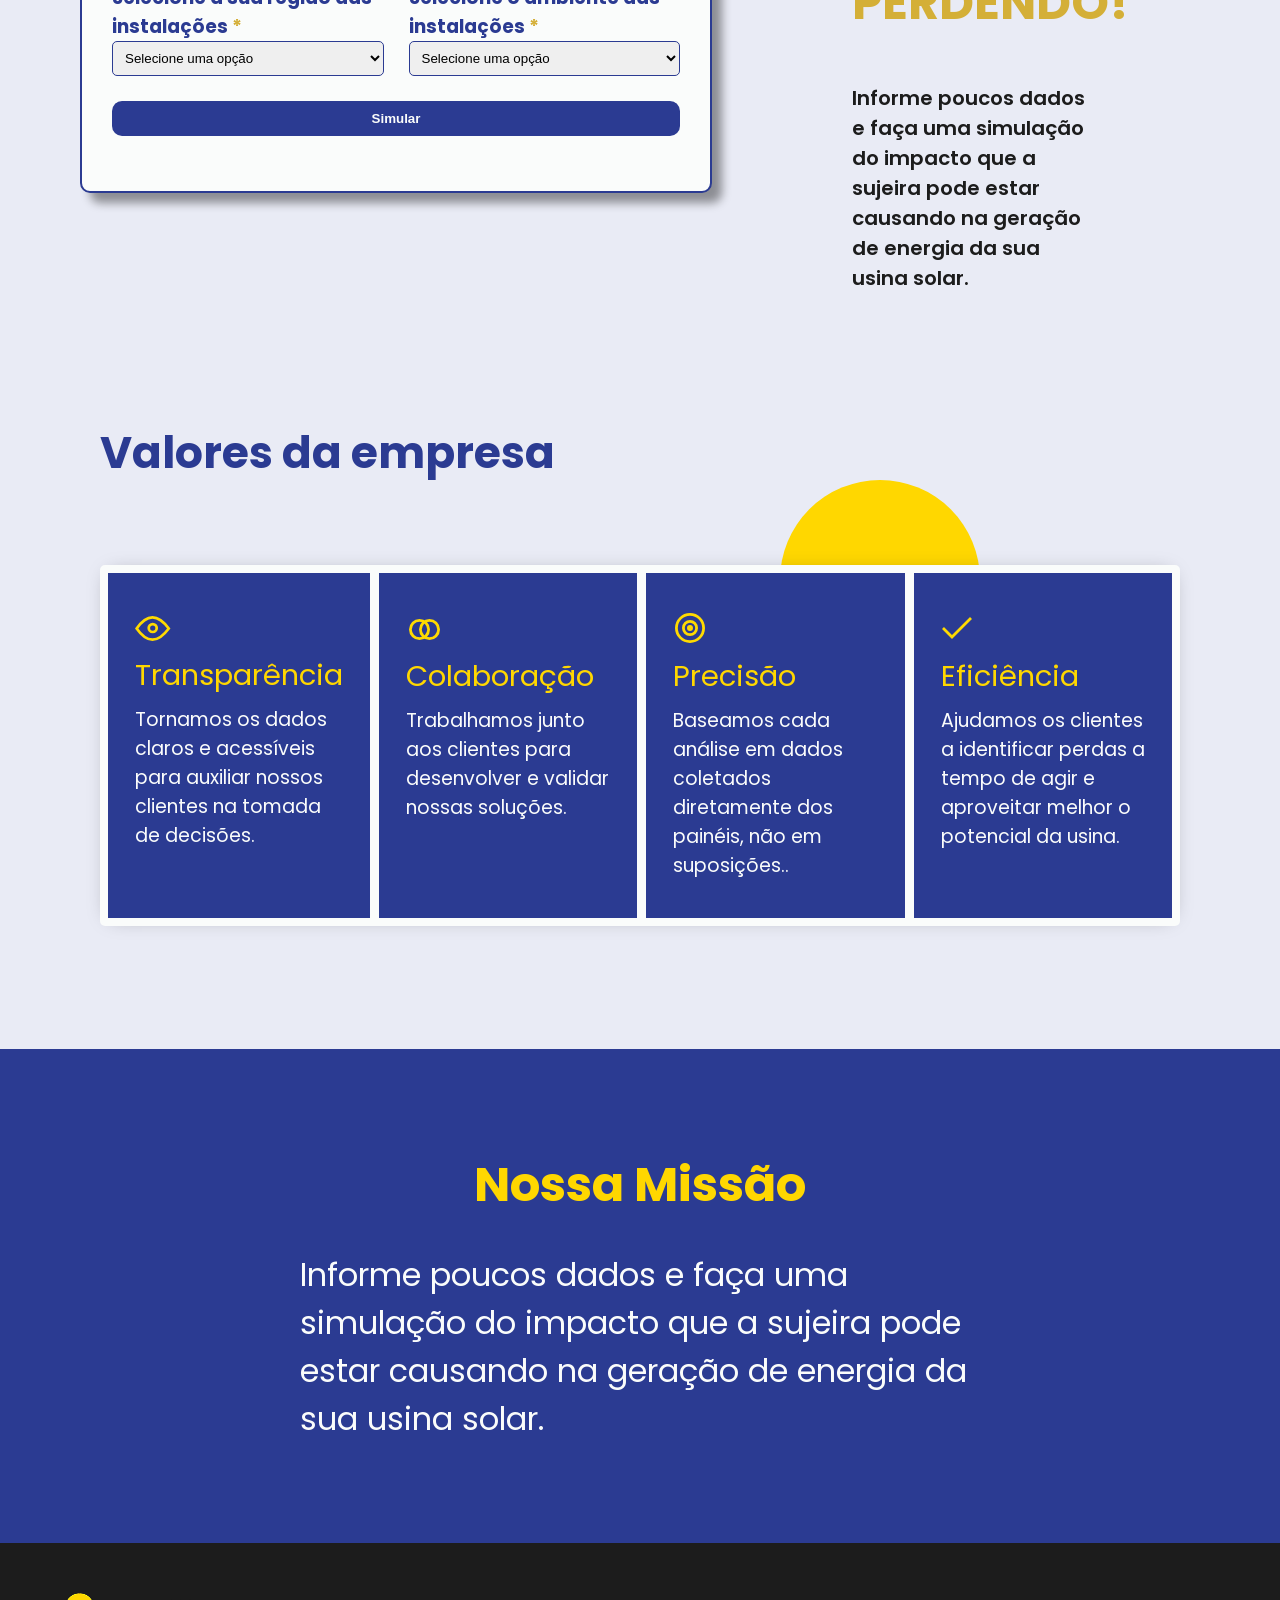
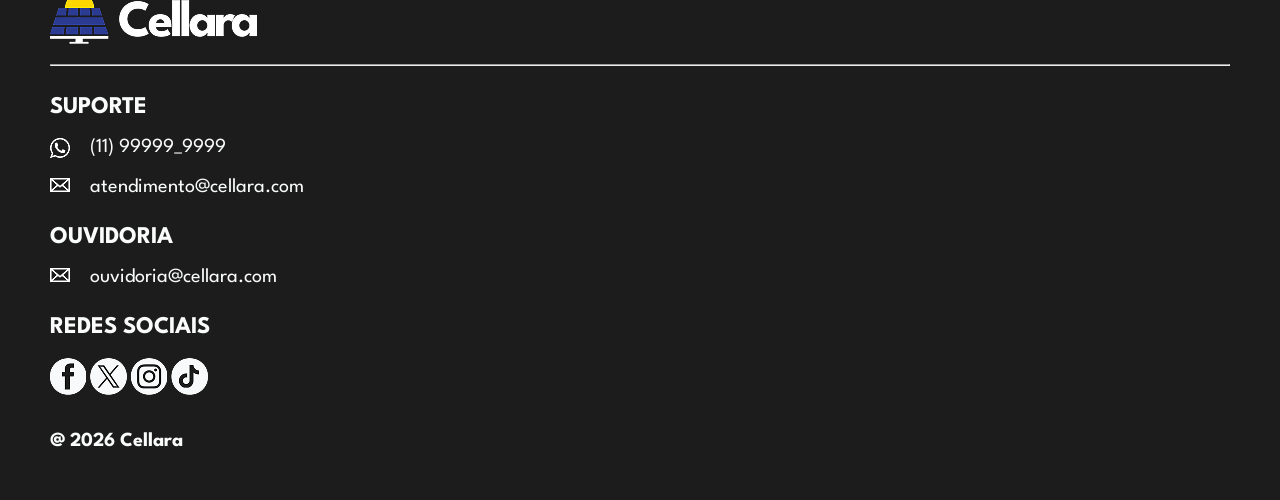
==== commit 697971ac: "Implementando estrutura de repetição no simulador" ====
--- a/public/index.html
+++ b/public/index.html
@@ -1,261 +1,324 @@
 <!doctype html>
 <html lang="pt-BR">
-
-<head>
-  <meta charset="UTF-8" />
-  <meta name="viewport" content="width=device-width, initial-scale=1.0" />
-  <title>Cellara - Site Institucional</title>
-  <link rel="shortcut icon" href="assets/img/logo_simples_transparente.png" type="image/x-icon">
-  <link rel="stylesheet" href="css/style.css" />
-  <link rel="stylesheet" href="css/simulador.css" />
-  <script src="js/simulador.js" defer></script>
-</head>
-
-<body>
-  <header>
-    <nav>
-      <img src="assets/img/logo_texto_dark.png" alt="logo_header" id="img_logo_menu">
-      <div class="itens_menu">
-        <a href="#inicio">Início</a>
-        <a href="#desafio_atual">Desafio atual</a>
-        <a href="#sobre_projeto">Sobre o projeto</a>
-        <a href="#simulador">Simulador</a>
-        <a href="#sobre_nos">Sobre nós</a>
-        <button id="btn_login_menu"><img src="assets/icons/icon_log_in.svg" alt="" />Entrar</button>
-      </div>
-    </nav>
-  </header>
-
-  <main>
-    <div class="secao_hero" id="inicio">
-      <img id="img_fundo_hero" src="assets/img/fundo_hero.png" alt="">
-      <div class="conteudo_hero">
-        <h1>Maximizando seu aproveitamento de energia solar</h1>
-        <h2>Uma solução tecnológica para auxiliar empresas com usinas solares em análise de aproveitamento ideal de
-          energia gerada.</h2>
-        <hr>
-        <div class="botoes_hero">
-          <a href="#sobre_projeto"><button id="btn_hero_sobre_projeto">Conheça o Projeto</button></a>
-          <a href="#simulador"><button id="btn_hero_simulador">Simule aqui</button></a>
-        </div>
-      </div>
-    </div>
-
-    <div class="secao_desafio_atual" id="desafio_atual">
-      <img id="img_fundo_desafio_atual" src="assets/img/fundo_desafio.png" alt="">
-      <div class="imagens-desafio">
-        <img id="img_desafio1" class="img_desafio" src="assets/img/desafio1.png"
-          alt="Mão suja pela poeira sobre a placa solar">
-        <img id="img_desafio2" class="img_desafio" src="assets/img/desafio2.png" alt="Limpando placa solar suja">
-      </div>
-
-      <div class="corte_lateral">
-        <div class="corte_lateral_conteudo">
-          <h2 class="titulo_conteudo">Sua <span>energia</span> pode estar sendo <span>desperdiçada!</span></h2>
-          <p class="paragrafo_conteudo">A sujeira acumulada nas placas solares reduz a quantidade de luz recebida,
-            podendo
-            diminuir a eficiência e geração de energia dos painéis fotovoltaicos.
+  <head>
+    <meta charset="UTF-8" />
+    <meta name="viewport" content="width=device-width, initial-scale=1.0" />
+    <title>Cellara - Site Institucional</title>
+    <link
+      rel="shortcut icon"
+      href="assets/img/logo_simples_transparente.png"
+      type="image/x-icon"
+    />
+    <link rel="stylesheet" href="css/style.css" />
+    <link rel="stylesheet" href="css/simulador.css" />
+    <script src="js/simulador.js" defer></script>
+  </head>
+
+  <body>
+    <header>
+      <nav>
+        <a href="/public/#">
+          <img
+            src="assets/img/logo_texto_dark.png"
+            alt="logo_header"
+            id="img_logo_menu"
+          />
+        </a>
+        <div class="itens_menu">
+          <a href="#inicio">Início</a>
+          <a href="#desafio_atual">Desafio atual</a>
+          <a href="#sobre_projeto">Sobre o projeto</a>
+          <a href="#simulador">Simulador</a>
+          <a href="#sobre_nos">Sobre nós</a>
+          <a href="login.html">
+            <button id="btn_login_menu">
+              <img src="assets/icons/icon_log_in.svg" alt="" />
+              Entrar
+            </button>
+          </a>
+        </div>
+      </nav>
+    </header>
+
+    <main>
+      <div class="secao_hero" id="inicio">
+        <img id="img_fundo_hero" src="assets/img/fundo_hero.png" alt="" />
+        <div class="conteudo_hero">
+          <h1>Maximizando seu aproveitamento de energia solar</h1>
+          <h2>
+            Uma solução tecnológica para auxiliar empresas com usinas solares em
+            análise de aproveitamento ideal de energia gerada.
+          </h2>
+          <hr />
+          <div class="botoes_hero">
+            <a href="#sobre_projeto"
+              ><button id="btn_hero_sobre_projeto">Conheça o Projeto</button></a
+            >
+            <a href="#simulador"
+              ><button id="btn_hero_simulador">Simule aqui</button></a
+            >
+          </div>
+        </div>
+      </div>
+
+      <div class="secao_desafio_atual" id="desafio_atual">
+        <img
+          id="img_fundo_desafio_atual"
+          src="assets/img/fundo_desafio.png"
+          alt=""
+        />
+        <div class="imagens-desafio">
+          <img
+            id="img_desafio1"
+            class="img_desafio"
+            src="assets/img/desafio1.png"
+            alt="Mão suja pela poeira sobre a placa solar"
+          />
+          <img
+            id="img_desafio2"
+            class="img_desafio"
+            src="assets/img/desafio2.png"
+            alt="Limpando placa solar suja"
+          />
+        </div>
+
+        <div class="corte_lateral">
+          <div class="corte_lateral_conteudo">
+            <h2 class="titulo_conteudo">
+              Sua <span>energia</span> pode estar sendo
+              <span>desperdiçada!</span>
+            </h2>
+            <p class="paragrafo_conteudo">
+              A sujeira acumulada nas placas solares reduz a quantidade de luz
+              recebida, podendo diminuir a eficiência e geração de energia dos
+              painéis fotovoltaicos.
+            </p>
+
+            <p class="paragrafo_conteudo">
+              É imprescindível a limpeza dos painéis, mas limpar também tem
+              custo. Qual é o momento certo?
+            </p>
+          </div>
+        </div>
+      </div>
+
+      <div class="secao_sobre_projeto" id="sobre_projeto">
+        <div class="corte_lateral">
+          <h2 class="titulo_conteudo">Como funciona o projeto?</h2>
+          <div class="topico_corte">
+            <h3>01 - Instalação</h3>
+            <hr />
+            <p class="paragrafo_conteudo">
+              Sensores são instalados nos painéis solares para coletar
+              informações sobre seu desempenho.
+            </p>
+          </div>
+          <div class="topico_corte">
+            <h3>02 - Monitoramento</h3>
+            <hr />
+            <p class="paragrafo_conteudo">
+              Os dados dos painéis são registrados continuamente.
+            </p>
+          </div>
+          <div class="topico_corte">
+            <h3>03 - Análise</h3>
+            <hr />
+            <p class="paragrafo_conteudo">
+              O sistema identifica alterações no desempenho que podem esar
+              relacionadas ao acúmulo de sujeira.
+            </p>
+          </div>
+          <div class="topico_corte">
+            <h3>04 - Ação</h3>
+            <hr />
+            <p class="paragrafo_conteudo">
+              Com essas informações, o responsável consegue decidir as ações
+              necessárias e que convém com as identificações.
+            </p>
+          </div>
+        </div>
+        <div class="imagem_legendada">
+          <img
+            id="dashboard_ilustrativo"
+            src="assets/img/print_dashboard.png"
+          />
+          <p class="legenda">Imagem ilustrativa do Dashboard</p>
+        </div>
+      </div>
+
+      <div class="secao_simulador" id="simulador">
+        <div class="card_simulador">
+          <h2>Simulador de Eficiência <span>Solar</span></h2>
+          <div class="formulario">
+            <label>
+              <h3>Insira a potência de cada painel (Wp)</h3>
+              <input
+                type="number"
+                id="ipt_potencia_painel"
+                placeholder="ex: 550"
+              />
+              <div id="info">
+                <a
+                  href="https://www.neosolar.com.br/tudo-sobre/placa-solar-fotovoltaica/potencia-tamanho-painel-solar"
+                  target="_blank"
+                >
+                  <img src="assets/icons/icon_info_dark.svg" />
+                </a>
+                <p>
+                  Na ausência do valor, será usado o valor padrão do mercado de
+                  550Wp.
+                </p>
+              </div>
+            </label>
+            <label>
+              <h3>Insira a quantidade de painéis solares <span>*</span></h3>
+              <input type="number" id="ipt_qtd_painel" placeholder="ex: 450" />
+            </label>
+            <label>
+              <h3>Selecione a sua região das instalações <span>*</span></h3>
+              <select id="slt_regiao">
+                <option value="" selected disabled>Selecione uma opção</option>
+                <option value="norte">Norte</option>
+                <option value="nordeste">Nordeste</option>
+                <option value="centroOeste">Centro oeste</option>
+                <option value="sudeste">Sudeste</option>
+                <option value="sul">Sul</option>
+              </select>
+            </label>
+            <label>
+              <h3>Selecione o ambiente das instalações <span>*</span></h3>
+              <select id="slt_ambiente">
+                <option value="" selected disabled>Selecione uma opção</option>
+                <option value="rural">Área Rural _ Isolada</option>
+                <option value="rodovia">
+                  Próximo de Rodovias ou Indústrias
+                </option>
+                <option value="urbanoBaixa">
+                  Zona Urbana de Baixa Densidade
+                </option>
+                <option value="urbanoAlta">
+                  Zona Urbana de Alta Densidade / Industrial
+                </option>
+              </select>
+            </label>
+          </div>
+
+          <button onclick="simular()">Simular</button>
+
+          <div id="divResult">
+            <p id="pMessage"></p>
+          </div>
+        </div>
+
+        <div class="anuncio_simulador">
+          <h2>Descubra quanto você pode estar <span>PERDENDO!</span></h2>
+          <p>
+            Informe poucos dados e faça uma simulação do impacto que a sujeira
+            pode estar causando na geração de energia da sua usina solar.
           </p>
-
-          <p class="paragrafo_conteudo">É imprescindível a limpeza dos painéis, mas limpar também tem custo. Qual é o
-            momento certo?</p>
-        </div>
-      </div>
-    </div>
-
-    <div class="secao_sobre_projeto" id="sobre_projeto">
-      <div class="corte_lateral">
-        <h2 class="titulo_conteudo">Como funciona o projeto?</h2>
-        <div class="topico_corte">
-          <h3>01 - Instalação</h3>
-          <hr>
-          <p class="paragrafo_conteudo">
-            Sensores são instalados nos painéis solares para coletar informações sobre seu desempenho.
-          </p>
-        </div>
-        <div class="topico_corte">
-          <h3>02 - Monitoramento</h3>
-          <hr>
-          <p class="paragrafo_conteudo">
-            Os dados dos painéis são registrados continuamente.
-          </p>
-        </div>
-        <div class="topico_corte">
-          <h3>03 - Análise</h3>
-          <hr>
-          <p class="paragrafo_conteudo">
-            O sistema identifica alterações no desempenho que podem esar relacionadas ao acúmulo de sujeira.
-          </p>
-        </div>
-        <div class="topico_corte">
-          <h3>04 - Ação</h3>
-          <hr>
-          <p class="paragrafo_conteudo">
-            Com essas informações, o responsável consegue decidir as ações necessárias e que convém com as
-            identificações.
-          </p>
-        </div>
-      </div>
-      <div class="imagem_legendada">
-        <img id="dashboard_ilustrativo" src="assets/img/print_dashboard.png">
-        <p class="legenda">Imagem ilustrativa do Dashboard</p>
-      </div>
-    </div>
-
-    <div class="secao_simulador" id="simulador">
-      <div class="card_simulador">
-        <h2>Simulador de Eficiência <span>Solar</span></h2>
-        <div class="formulario">
-          <label>
-            <h3>Insira a potência de cada painel (Wp)</h3>
-            <input type="number" id="ipt_potencia_painel" placeholder="ex: 550" />
-            <div id="info">
-              <img src="assets/icons/icon_info_dark.svg" />
+        </div>
+      </div>
+
+      <div class="secao_sobre_nos" id="sobre_nos">
+        <div class="valores_empresa">
+          <h2>Valores da empresa</h2>
+          <div class="cards_valores">
+            <div class="card_valor">
+              <img src="assets/icons/icon_eye.svg" alt="" />
+              <h3>Transparência</h3>
               <p>
-                Na ausência do valor, será usado o valor padrão do mercado de 550Wp.
+                Tornamos os dados claros e acessíveis para auxiliar nossos
+                clientes na tomada de decisões.
               </p>
             </div>
-          </label>
-          <label>
-            <h3>Insira a quantidade de painéis solares <span>*</span></h3>
-            <input type="number" id="ipt_qtd_painel" placeholder="ex: 450" />
-          </label>
-          <label>
-            <h3>Selecione a sua região das instalações <span>*</span></h3>
-            <select id="slt_regiao">
-              <option value="" selected disabled>Selecione uma opção</option>
-              <option value="norte">Norte</option>
-              <option value="nordeste">Nordeste</option>
-              <option value="centroOeste">Centro oeste</option>
-              <option value="sudeste">Sudeste</option>
-              <option value="sul">Sul</option>
-            </select>
-          </label>
-          <label>
-            <h3>Selecione o ambiente das instalações <span>*</span></h3>
-            <select id="slt_ambiente">
-              <option value="" selected disabled>Selecione uma opção</option>
-              <option value="rural">Área Rural _ Isolada</option>
-              <option value="rodovia">Próximo de Rodovias ou Indústrias</option>
-              <option value="urbanoBaixa">
-                Zona Urbana de Baixa Densidade
-              </option>
-              <option value="urbanoAlta">
-                Zona Urbana de Alta Densidade / Industrial
-              </option>
-            </select>
-          </label>
-        </div>
-
-        <button onclick="simular()">Simular</button>
-
-        <div id="divResult">
-          <p id="pMessage"></p>
-        </div>
-      </div>
-
-      <div class="anuncio_simulador">
-        <h2>Descubra quanto você pode estar <span>PERDENDO!</span></h2>
-        <p>
-          Informe poucos dados e faça uma simulação do impacto que a sujeira pode estar
-          causando na geração de energia da sua usina solar.
-        </p>
-      </div>
-    </div>
-
-    <div class="secao_sobre_nos" id="sobre_nos">
-      <div class="valores_empresa">
-        <h2>Valores da empresa</h2>
-        <div class="cards_valores">
-          <div class="card_valor">
-            <img src="assets/icons/icon_eye.svg" alt="">
-            <h3>Transparência</h3>
-            <p>Tornamos os dados claros e acessíveis para
-              auxiliar nossos clientes na tomada de decisões.</p>
-          </div>
-
-          <div class="card_valor">
-            <img src="assets/icons/icon_rings.svg" alt="">
-            <h3>Colaboração</h3>
-            <p>Trabalhamos junto aos clientes para desenvolver e
-              validar nossas soluções.</p>
-          </div>
-
-          <div class="card_valor">
-            <img src="assets/icons/icon_target.svg" alt="">
-            <h3>Precisão</h3>
-            <p>Baseamos cada análise em dados coletados
-              diretamente dos painéis, não em suposições..</p>
-          </div>
-
-          <div class="card_valor">
-            <img src="assets/icons/icon_check.svg" alt="">
-            <h3>Eficiência</h3>
-            <p>Ajudamos os clientes a identificar
-              perdas a tempo de agir e aproveitar
-              melhor o potencial da usina.</p>
-          </div>
-        </div>
-
-        <div id="sol"></div>
-      </div>
-
-      <div class="nossa_missao">
-        <h2>Nossa Missão</h2>
-        <p>
-          Informe poucos dados e faça uma simulação do impacto que a sujeira pode estar causando na geração de energia
-          da sua usina solar.
-        </p>
-      </div>
-    </div>
-  </main>
-
-  <footer>
-    <div class="rodape">
-      <div class="logo_rodape">
-        <img src="assets/img/logo_texto_light.png" alt="Logo da Empresa">
-        <hr>
-      </div>
-
-      <div class="campo_rodape">
-        <h2>SUPORTE</h2>
-
-        <div class="item_rodape">
-          <img src="assets/icons/icon_whatsapp.png" alt="Logo do WhatsApp">
-          <p>(11) 99999_9999</p>
-        </div>
-
-        <div class="item_rodape">
-          <img src="assets/icons/icon_email.png">
-          <p>atendimento@cellara.com</p>
-        </div>
-      </div>
-
-      <div class="campo_rodape">
-        <h2 class="titulo">OUVIDORIA</h2>
-
-        <div class="item_rodape">
-          <img src="assets/icons/icon_email.png" alt="Logo do WhatsApp">
-          <p>ouvidoria@cellara.com</p>
-        </div>
-      </div>
-
-      <div class="campo_rodape">
-        <h2>REDES SOCIAIS</h2>
-
-        <div id="icones_rodape">
-          <img src="assets/icons/icon_facebook.png" alt="Logo do Facebook">
-          <img src="assets/icons/icon_x.png" alt="Logo do X">
-          <img src="assets/icons/icon_instagram.png" alt="Logo do Instagram">
-          <img src="assets/icons/icon_tiktok.png" alt="Logo do TikTok">
-        </div>
-      </div>
-
-      <p id="direitos_autorais">
-        @ 2026 Cellara
-      </p>
-    </div>
-  </footer>
-</body>
-
-</html>+
+            <div class="card_valor">
+              <img src="assets/icons/icon_rings.svg" alt="" />
+              <h3>Colaboração</h3>
+              <p>
+                Trabalhamos junto aos clientes para desenvolver e validar nossas
+                soluções.
+              </p>
+            </div>
+
+            <div class="card_valor">
+              <img src="assets/icons/icon_target.svg" alt="" />
+              <h3>Precisão</h3>
+              <p>
+                Baseamos cada análise em dados coletados diretamente dos
+                painéis, não em suposições..
+              </p>
+            </div>
+
+            <div class="card_valor">
+              <img src="assets/icons/icon_check.svg" alt="" />
+              <h3>Eficiência</h3>
+              <p>
+                Ajudamos os clientes a identificar perdas a tempo de agir e
+                aproveitar melhor o potencial da usina.
+              </p>
+            </div>
+          </div>
+
+          <div id="sol"></div>
+        </div>
+
+        <div class="nossa_missao">
+          <h2>Nossa Missão</h2>
+          <p>
+            Informe poucos dados e faça uma simulação do impacto que a sujeira
+            pode estar causando na geração de energia da sua usina solar.
+          </p>
+        </div>
+      </div>
+    </main>
+
+    <footer>
+      <div class="rodape">
+        <div class="logo_rodape">
+          <img src="assets/img/logo_texto_light.png" alt="Logo da Empresa" />
+          <hr />
+        </div>
+
+        <div class="campo_rodape">
+          <h2>SUPORTE</h2>
+
+          <div class="item_rodape">
+            <img src="assets/icons/icon_whatsapp.png" alt="Logo do WhatsApp" />
+            <p>(11) 99999_9999</p>
+          </div>
+
+          <div class="item_rodape">
+            <img src="assets/icons/icon_email.png" />
+            <p>atendimento@cellara.com</p>
+          </div>
+        </div>
+
+        <div class="campo_rodape">
+          <h2 class="titulo">OUVIDORIA</h2>
+
+          <div class="item_rodape">
+            <img src="assets/icons/icon_email.png" alt="Logo do WhatsApp" />
+            <p>ouvidoria@cellara.com</p>
+          </div>
+        </div>
+
+        <div class="campo_rodape">
+          <h2>REDES SOCIAIS</h2>
+
+          <div id="icones_rodape">
+            <img src="assets/icons/icon_facebook.png" alt="Logo do Facebook" />
+            <img src="assets/icons/icon_x.png" alt="Logo do X" />
+            <img
+              src="assets/icons/icon_instagram.png"
+              alt="Logo do Instagram"
+            />
+            <img src="assets/icons/icon_tiktok.png" alt="Logo do TikTok" />
+          </div>
+        </div>
+
+        <p id="direitos_autorais">@ 2026 Cellara</p>
+      </div>
+    </footer>
+  </body>
+</html>
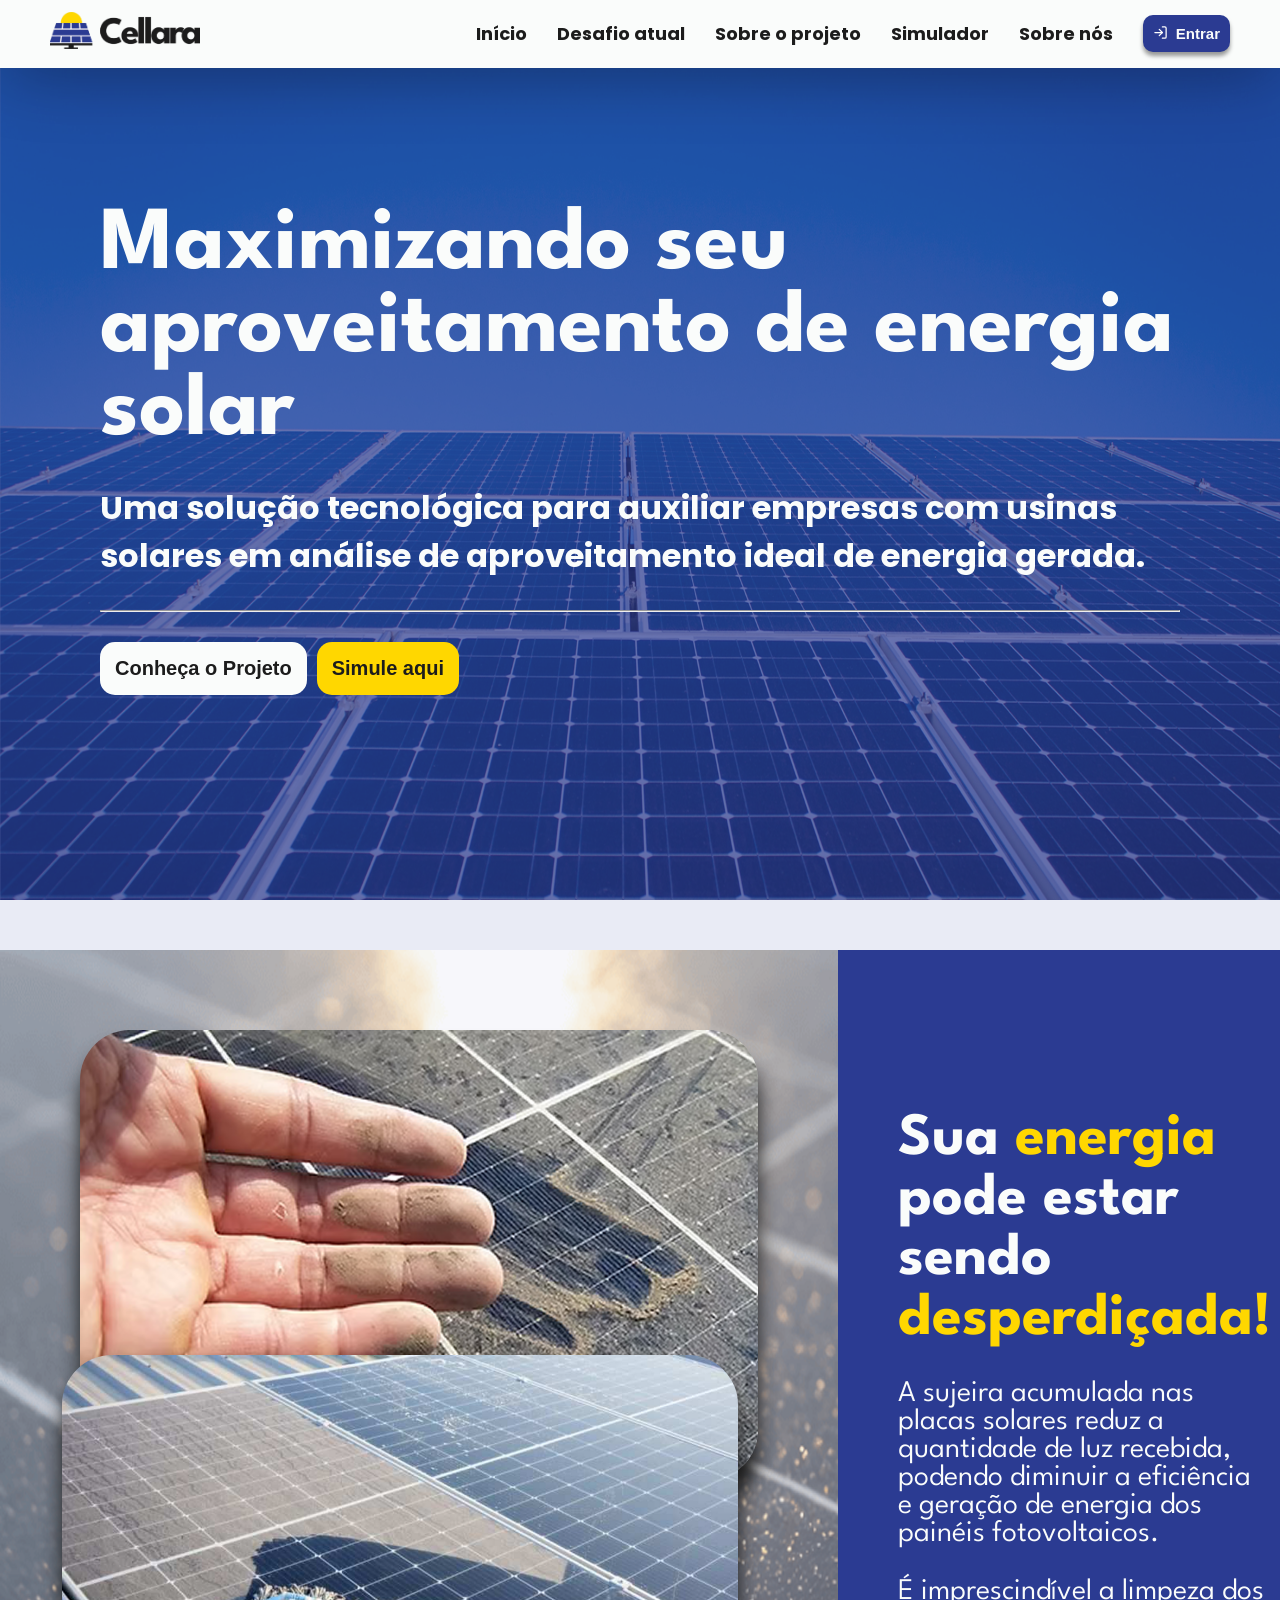
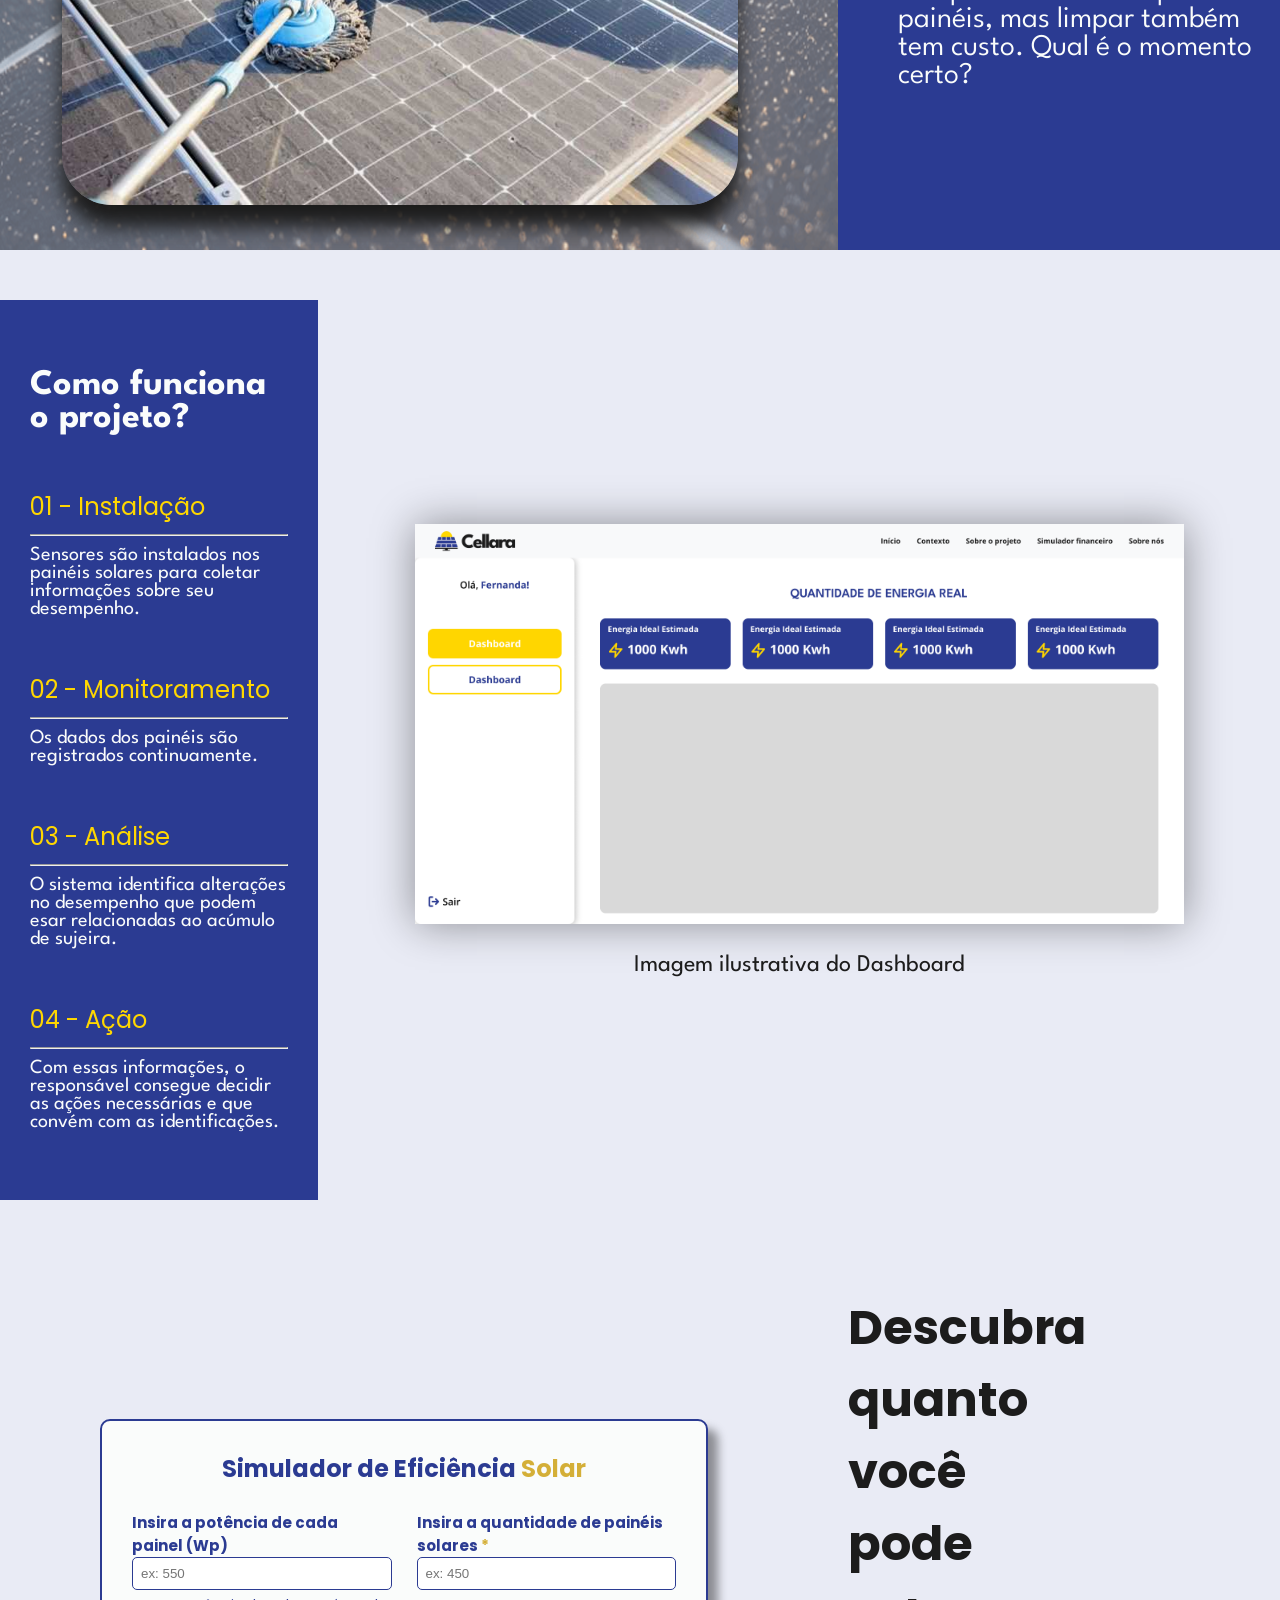
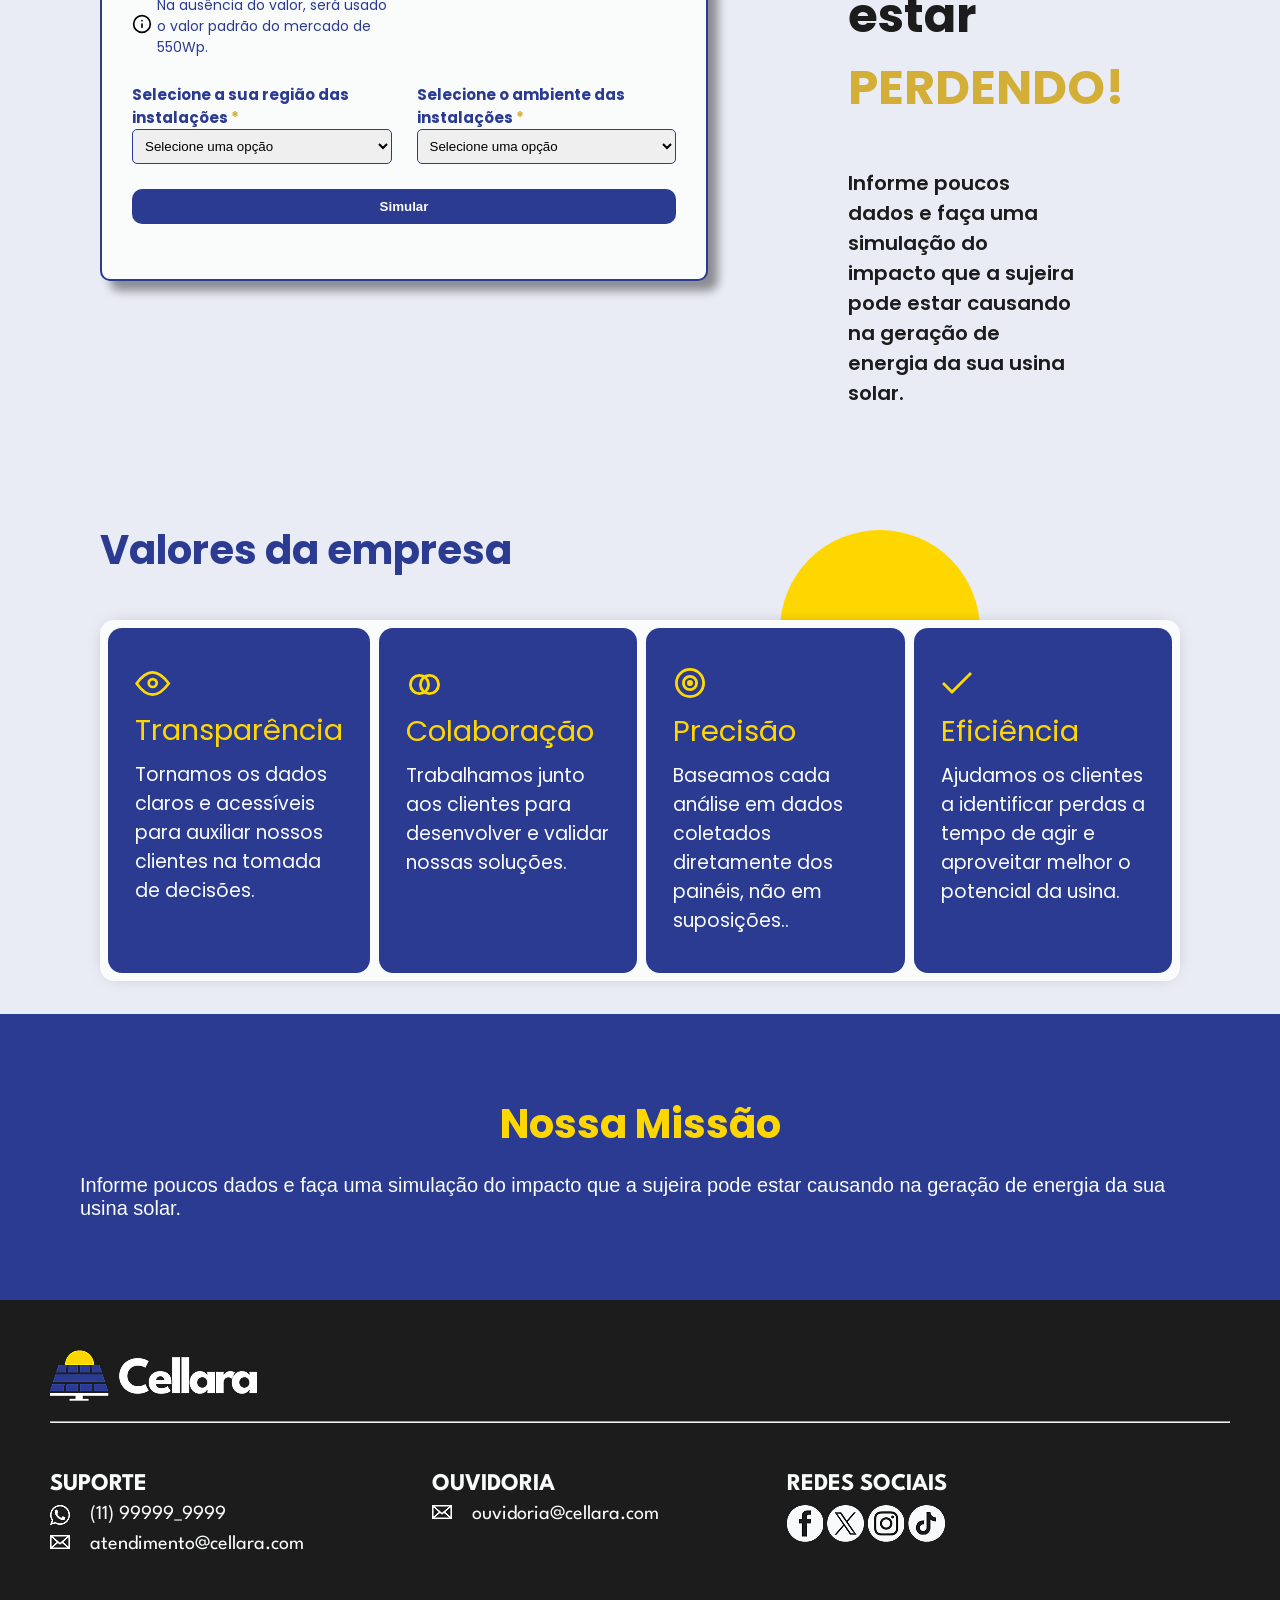
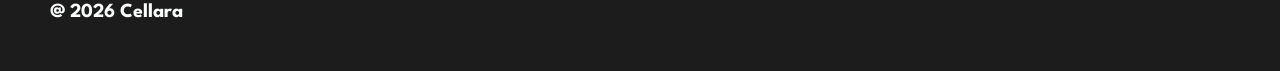
==== commit 8b34a21a: "Acrescentando divisórias entre seções e alterando espaçamentos" ====
--- a/public/index.html
+++ b/public/index.html
@@ -1,285 +1,257 @@
 <!doctype html>
 <html lang="pt-BR">
-  <head>
-    <meta charset="UTF-8" />
-    <meta name="viewport" content="width=device-width, initial-scale=1.0" />
-    <title>Cellara - Site Institucional</title>
-    <link
-      rel="shortcut icon"
-      href="assets/img/logo_simples_transparente.png"
-      type="image/x-icon"
-    />
-    <link rel="stylesheet" href="css/style.css" />
-    <link rel="stylesheet" href="css/simulador.css" />
-    <script src="js/simulador.js" defer></script>
-  </head>
-
-  <body>
-    <header>
-      <nav>
-        <a href="/public/#">
-          <img
-            src="assets/img/logo_texto_dark.png"
-            alt="logo_header"
-            id="img_logo_menu"
-          />
+
+<head>
+  <meta charset="UTF-8" />
+  <meta name="viewport" content="width=device-width, initial-scale=1.0" />
+  <title>Cellara - Site Institucional</title>
+  <link rel="shortcut icon" href="assets/img/logo_simples_transparente.png" type="image/x-icon" />
+  <link rel="stylesheet" href="css/style.css" />
+  <link rel="stylesheet" href="css/simulador.css" />
+  <script src="js/simulador.js" defer></script>
+</head>
+
+<body>
+  <header>
+    <nav>
+      <a href="#inicio">
+        <img src="assets/img/logo_texto_dark.png" alt="logo_header" id="img_logo_menu" />
+      </a>
+      <div class="itens_menu">
+        <a href="#inicio">Início</a>
+        <a href="#desafio_atual">Desafio atual</a>
+        <a href="#sobre_projeto">Sobre o projeto</a>
+        <a href="#simulador">Simulador</a>
+        <a href="#sobre_nos">Sobre nós</a>
+        <a href="login.html">
+          <button id="btn_login_menu">
+            <img src="assets/icons/icon_log_in.svg" alt="" />
+            Entrar
+          </button>
         </a>
-        <div class="itens_menu">
-          <a href="#inicio">Início</a>
-          <a href="#desafio_atual">Desafio atual</a>
-          <a href="#sobre_projeto">Sobre o projeto</a>
-          <a href="#simulador">Simulador</a>
-          <a href="#sobre_nos">Sobre nós</a>
-          <a href="login.html">
-            <button id="btn_login_menu">
-              <img src="assets/icons/icon_log_in.svg" alt="" />
-              Entrar
-            </button>
-          </a>
-        </div>
-      </nav>
-    </header>
-
-    <main>
-      <div class="secao_hero" id="inicio">
-        <img id="img_fundo_hero" src="assets/img/fundo_hero.png" alt="" />
-        <div class="conteudo_hero">
-          <h1>Maximizando seu aproveitamento de energia solar</h1>
-          <h2>
-            Uma solução tecnológica para auxiliar empresas com usinas solares em
-            análise de aproveitamento ideal de energia gerada.
+      </div>
+    </nav>
+  </header>
+
+  <main>
+    <div class="secao_hero" id="inicio">
+      <img id="img_fundo_hero" src="assets/img/fundo_hero.png" alt="" />
+      <div class="conteudo_hero">
+        <h1>Maximizando seu aproveitamento de energia solar</h1>
+        <h2>
+          Uma solução tecnológica para auxiliar empresas com usinas solares em
+          análise de aproveitamento ideal de energia gerada.
+        </h2>
+        <hr />
+        <div class="botoes_hero">
+          <a href="#sobre_projeto"><button id="btn_hero_sobre_projeto">Conheça o Projeto</button></a>
+          <a href="#simulador"><button id="btn_hero_simulador">Simule aqui</button></a>
+        </div>
+      </div>
+    </div>
+
+    <div class="divisoria"></div>
+
+    <div class="secao_desafio_atual" id="desafio_atual">
+      <img id="img_fundo_desafio_atual" src="assets/img/fundo_desafio.png" alt="" />
+      <div class="imagens-desafio">
+        <img id="img_desafio1" class="img_desafio" src="assets/img/desafio1.png"
+          alt="Mão suja pela poeira sobre a placa solar" />
+        <img id="img_desafio2" class="img_desafio" src="assets/img/desafio2.png" alt="Limpando placa solar suja" />
+      </div>
+
+      <div class="corte_lateral">
+        <div class="corte_lateral_conteudo">
+          <h2 class="titulo_conteudo">
+            Sua <span>energia</span> pode estar sendo
+            <span>desperdiçada!</span>
           </h2>
-          <hr />
-          <div class="botoes_hero">
-            <a href="#sobre_projeto"
-              ><button id="btn_hero_sobre_projeto">Conheça o Projeto</button></a
-            >
-            <a href="#simulador"
-              ><button id="btn_hero_simulador">Simule aqui</button></a
-            >
-          </div>
-        </div>
-      </div>
-
-      <div class="secao_desafio_atual" id="desafio_atual">
-        <img
-          id="img_fundo_desafio_atual"
-          src="assets/img/fundo_desafio.png"
-          alt=""
-        />
-        <div class="imagens-desafio">
-          <img
-            id="img_desafio1"
-            class="img_desafio"
-            src="assets/img/desafio1.png"
-            alt="Mão suja pela poeira sobre a placa solar"
-          />
-          <img
-            id="img_desafio2"
-            class="img_desafio"
-            src="assets/img/desafio2.png"
-            alt="Limpando placa solar suja"
-          />
-        </div>
-
-        <div class="corte_lateral">
-          <div class="corte_lateral_conteudo">
-            <h2 class="titulo_conteudo">
-              Sua <span>energia</span> pode estar sendo
-              <span>desperdiçada!</span>
-            </h2>
-            <p class="paragrafo_conteudo">
-              A sujeira acumulada nas placas solares reduz a quantidade de luz
-              recebida, podendo diminuir a eficiência e geração de energia dos
-              painéis fotovoltaicos.
-            </p>
-
-            <p class="paragrafo_conteudo">
-              É imprescindível a limpeza dos painéis, mas limpar também tem
-              custo. Qual é o momento certo?
-            </p>
-          </div>
-        </div>
-      </div>
-
-      <div class="secao_sobre_projeto" id="sobre_projeto">
-        <div class="corte_lateral">
-          <h2 class="titulo_conteudo">Como funciona o projeto?</h2>
-          <div class="topico_corte">
-            <h3>01 - Instalação</h3>
-            <hr />
-            <p class="paragrafo_conteudo">
-              Sensores são instalados nos painéis solares para coletar
-              informações sobre seu desempenho.
-            </p>
-          </div>
-          <div class="topico_corte">
-            <h3>02 - Monitoramento</h3>
-            <hr />
-            <p class="paragrafo_conteudo">
-              Os dados dos painéis são registrados continuamente.
-            </p>
-          </div>
-          <div class="topico_corte">
-            <h3>03 - Análise</h3>
-            <hr />
-            <p class="paragrafo_conteudo">
-              O sistema identifica alterações no desempenho que podem esar
-              relacionadas ao acúmulo de sujeira.
-            </p>
-          </div>
-          <div class="topico_corte">
-            <h3>04 - Ação</h3>
-            <hr />
-            <p class="paragrafo_conteudo">
-              Com essas informações, o responsável consegue decidir as ações
-              necessárias e que convém com as identificações.
-            </p>
-          </div>
-        </div>
-        <div class="imagem_legendada">
-          <img
-            id="dashboard_ilustrativo"
-            src="assets/img/print_dashboard.png"
-          />
-          <p class="legenda">Imagem ilustrativa do Dashboard</p>
-        </div>
-      </div>
-
-      <div class="secao_simulador" id="simulador">
-        <div class="card_simulador">
-          <h2>Simulador de Eficiência <span>Solar</span></h2>
-          <div class="formulario">
-            <label>
-              <h3>Insira a potência de cada painel (Wp)</h3>
-              <input
-                type="number"
-                id="ipt_potencia_painel"
-                placeholder="ex: 550"
-              />
-              <div id="info">
-                <a
-                  href="https://www.neosolar.com.br/tudo-sobre/placa-solar-fotovoltaica/potencia-tamanho-painel-solar"
-                  target="_blank"
-                >
-                  <img src="assets/icons/icon_info_dark.svg" />
-                </a>
-                <p>
-                  Na ausência do valor, será usado o valor padrão do mercado de
-                  550Wp.
-                </p>
-              </div>
-            </label>
-            <label>
-              <h3>Insira a quantidade de painéis solares <span>*</span></h3>
-              <input type="number" id="ipt_qtd_painel" placeholder="ex: 450" />
-            </label>
-            <label>
-              <h3>Selecione a sua região das instalações <span>*</span></h3>
-              <select id="slt_regiao">
-                <option value="" selected disabled>Selecione uma opção</option>
-                <option value="norte">Norte</option>
-                <option value="nordeste">Nordeste</option>
-                <option value="centroOeste">Centro oeste</option>
-                <option value="sudeste">Sudeste</option>
-                <option value="sul">Sul</option>
-              </select>
-            </label>
-            <label>
-              <h3>Selecione o ambiente das instalações <span>*</span></h3>
-              <select id="slt_ambiente">
-                <option value="" selected disabled>Selecione uma opção</option>
-                <option value="rural">Área Rural _ Isolada</option>
-                <option value="rodovia">
-                  Próximo de Rodovias ou Indústrias
-                </option>
-                <option value="urbanoBaixa">
-                  Zona Urbana de Baixa Densidade
-                </option>
-                <option value="urbanoAlta">
-                  Zona Urbana de Alta Densidade / Industrial
-                </option>
-              </select>
-            </label>
-          </div>
-
-          <button onclick="simular()">Simular</button>
-
-          <div id="divResult">
-            <p id="pMessage"></p>
-          </div>
-        </div>
-
-        <div class="anuncio_simulador">
-          <h2>Descubra quanto você pode estar <span>PERDENDO!</span></h2>
-          <p>
-            Informe poucos dados e faça uma simulação do impacto que a sujeira
-            pode estar causando na geração de energia da sua usina solar.
-          </p>
-        </div>
-      </div>
-
-      <div class="secao_sobre_nos" id="sobre_nos">
-        <div class="valores_empresa">
-          <h2>Valores da empresa</h2>
-          <div class="cards_valores">
-            <div class="card_valor">
-              <img src="assets/icons/icon_eye.svg" alt="" />
-              <h3>Transparência</h3>
+          <p class="paragrafo_conteudo">
+            A sujeira acumulada nas placas solares reduz a quantidade de luz
+            recebida, podendo diminuir a eficiência e geração de energia dos
+            painéis fotovoltaicos.
+          </p>
+
+          <p class="paragrafo_conteudo">
+            É imprescindível a limpeza dos painéis, mas limpar também tem
+            custo. Qual é o momento certo?
+          </p>
+        </div>
+      </div>
+    </div>
+
+    <div class="divisoria"></div>
+
+    <div class="secao_sobre_projeto" id="sobre_projeto">
+      <div class="corte_lateral">
+        <h2 class="titulo_conteudo">Como funciona o projeto?</h2>
+        <div class="topico_corte">
+          <h3>01 - Instalação</h3>
+          <hr />
+          <p class="paragrafo_conteudo">
+            Sensores são instalados nos painéis solares para coletar
+            informações sobre seu desempenho.
+          </p>
+        </div>
+        <div class="topico_corte">
+          <h3>02 - Monitoramento</h3>
+          <hr />
+          <p class="paragrafo_conteudo">
+            Os dados dos painéis são registrados continuamente.
+          </p>
+        </div>
+        <div class="topico_corte">
+          <h3>03 - Análise</h3>
+          <hr />
+          <p class="paragrafo_conteudo">
+            O sistema identifica alterações no desempenho que podem esar
+            relacionadas ao acúmulo de sujeira.
+          </p>
+        </div>
+        <div class="topico_corte">
+          <h3>04 - Ação</h3>
+          <hr />
+          <p class="paragrafo_conteudo">
+            Com essas informações, o responsável consegue decidir as ações
+            necessárias e que convém com as identificações.
+          </p>
+        </div>
+      </div>
+      <div class="imagem_legendada">
+        <img id="dashboard_ilustrativo" src="assets/img/print_dashboard.png" />
+        <p class="legenda">Imagem ilustrativa do Dashboard</p>
+      </div>
+    </div>
+
+    <div class="secao_simulador" id="simulador">
+      <div class="card_simulador">
+        <h2>Simulador de Eficiência <span>Solar</span></h2>
+        <div class="formulario">
+          <label>
+            <h3>Insira a potência de cada painel (Wp)</h3>
+            <input type="number" id="ipt_potencia_painel" placeholder="ex: 550" />
+            <div id="info">
+              <a href="https://www.neosolar.com.br/tudo-sobre/placa-solar-fotovoltaica/potencia-tamanho-painel-solar"
+                target="_blank">
+                <img src="assets/icons/icon_info_dark.svg" />
+              </a>
               <p>
-                Tornamos os dados claros e acessíveis para auxiliar nossos
-                clientes na tomada de decisões.
+                Na ausência do valor, será usado o valor padrão do mercado de
+                550Wp.
               </p>
             </div>
-
-            <div class="card_valor">
-              <img src="assets/icons/icon_rings.svg" alt="" />
-              <h3>Colaboração</h3>
-              <p>
-                Trabalhamos junto aos clientes para desenvolver e validar nossas
-                soluções.
-              </p>
-            </div>
-
-            <div class="card_valor">
-              <img src="assets/icons/icon_target.svg" alt="" />
-              <h3>Precisão</h3>
-              <p>
-                Baseamos cada análise em dados coletados diretamente dos
-                painéis, não em suposições..
-              </p>
-            </div>
-
-            <div class="card_valor">
-              <img src="assets/icons/icon_check.svg" alt="" />
-              <h3>Eficiência</h3>
-              <p>
-                Ajudamos os clientes a identificar perdas a tempo de agir e
-                aproveitar melhor o potencial da usina.
-              </p>
-            </div>
-          </div>
-
-          <div id="sol"></div>
-        </div>
-
-        <div class="nossa_missao">
-          <h2>Nossa Missão</h2>
-          <p>
-            Informe poucos dados e faça uma simulação do impacto que a sujeira
-            pode estar causando na geração de energia da sua usina solar.
-          </p>
-        </div>
-      </div>
-    </main>
-
-    <footer>
-      <div class="rodape">
-        <div class="logo_rodape">
-          <img src="assets/img/logo_texto_light.png" alt="Logo da Empresa" />
-          <hr />
-        </div>
-
+          </label>
+          <label>
+            <h3>Insira a quantidade de painéis solares <span>*</span></h3>
+            <input type="number" id="ipt_qtd_painel" placeholder="ex: 450" />
+          </label>
+          <label>
+            <h3>Selecione a sua região das instalações <span>*</span></h3>
+            <select id="slt_regiao">
+              <option value="" selected disabled>Selecione uma opção</option>
+              <option value="norte">Norte</option>
+              <option value="nordeste">Nordeste</option>
+              <option value="centroOeste">Centro oeste</option>
+              <option value="sudeste">Sudeste</option>
+              <option value="sul">Sul</option>
+            </select>
+          </label>
+          <label>
+            <h3>Selecione o ambiente das instalações <span>*</span></h3>
+            <select id="slt_ambiente">
+              <option value="" selected disabled>Selecione uma opção</option>
+              <option value="rural">Área Rural _ Isolada</option>
+              <option value="rodovia">
+                Próximo de Rodovias ou Indústrias
+              </option>
+              <option value="urbanoBaixa">
+                Zona Urbana de Baixa Densidade
+              </option>
+              <option value="urbanoAlta">
+                Zona Urbana de Alta Densidade / Industrial
+              </option>
+            </select>
+          </label>
+        </div>
+
+        <button onclick="simular()">Simular</button>
+
+        <div id="divResult">
+          <p id="pMessage"></p>
+        </div>
+      </div>
+
+      <div class="anuncio_simulador">
+        <h2>Descubra quanto você pode estar <span>PERDENDO!</span></h2>
+        <p>
+          Informe poucos dados e faça uma simulação do impacto que a sujeira
+          pode estar causando na geração de energia da sua usina solar.
+        </p>
+      </div>
+    </div>
+
+    <div class="secao_sobre_nos" id="sobre_nos">
+      <div class="valores_empresa">
+        <h2>Valores da empresa</h2>
+        <div class="cards_valores">
+          <div class="card_valor">
+            <img src="assets/icons/icon_eye.svg" alt="" />
+            <h3>Transparência</h3>
+            <p>
+              Tornamos os dados claros e acessíveis para auxiliar nossos
+              clientes na tomada de decisões.
+            </p>
+          </div>
+
+          <div class="card_valor">
+            <img src="assets/icons/icon_rings.svg" alt="" />
+            <h3>Colaboração</h3>
+            <p>
+              Trabalhamos junto aos clientes para desenvolver e validar nossas
+              soluções.
+            </p>
+          </div>
+
+          <div class="card_valor">
+            <img src="assets/icons/icon_target.svg" alt="" />
+            <h3>Precisão</h3>
+            <p>
+              Baseamos cada análise em dados coletados diretamente dos
+              painéis, não em suposições..
+            </p>
+          </div>
+
+          <div class="card_valor">
+            <img src="assets/icons/icon_check.svg" alt="" />
+            <h3>Eficiência</h3>
+            <p>
+              Ajudamos os clientes a identificar perdas a tempo de agir e
+              aproveitar melhor o potencial da usina.
+            </p>
+          </div>
+        </div>
+
+        <div id="sol"></div>
+      </div>
+
+      <div class="nossa_missao">
+        <h2>Nossa Missão</h2>
+        <p>
+          Informe poucos dados e faça uma simulação do impacto que a sujeira
+          pode estar causando na geração de energia da sua usina solar.
+        </p>
+      </div>
+    </div>
+  </main>
+
+  <footer>
+    <div class="rodape">
+      <div class="logo_rodape">
+        <img src="assets/img/logo_texto_light.png" alt="Logo da Empresa" />
+        <hr />
+      </div>
+
+      <div class="conteudo_rodape">
         <div class="campo_rodape">
           <h2>SUPORTE</h2>
 
@@ -309,16 +281,15 @@
           <div id="icones_rodape">
             <img src="assets/icons/icon_facebook.png" alt="Logo do Facebook" />
             <img src="assets/icons/icon_x.png" alt="Logo do X" />
-            <img
-              src="assets/icons/icon_instagram.png"
-              alt="Logo do Instagram"
-            />
+            <img src="assets/icons/icon_instagram.png" alt="Logo do Instagram" />
             <img src="assets/icons/icon_tiktok.png" alt="Logo do TikTok" />
           </div>
         </div>
-
-        <p id="direitos_autorais">@ 2026 Cellara</p>
-      </div>
-    </footer>
-  </body>
-</html>
+      </div>
+
+      <p id="direitos_autorais">@ 2026 Cellara</p>
+    </div>
+  </footer>
+</body>
+
+</html>
--- a/public/css/style.css
+++ b/public/css/style.css
@@ -111,6 +111,22 @@
 
 
 
+/* SEÇÃO DE FORMULÁRIO */
+
+.secao_formulario {
+  position: relative;
+  display: flex;
+  justify-content: center;
+  align-items: center;
+  min-height: 100vh;
+  padding: 120px 20px 40px;
+  box-sizing: border-box;
+  overflow: hidden;
+  background-color: var(--azul_escuro_transparente);
+}
+
+
+
 /* SEÇÃO HERO */
 
 .secao_hero {
@@ -182,6 +198,11 @@
   color: var(--preto);
 }
 
+.divisoria {
+  background-color: var(--branco_gelo);
+  width: 100%;
+  height: 50px;
+}
 
 
 /* SEÇÃO DESAFIO ATUAL */
@@ -307,9 +328,8 @@
 
   height: 100vh;
   min-height: fit-content;
-  padding: 80px;
+  padding: 100px;
   gap: 40px;
-  padding-inline: 5rem;
 }
 
 .card_simulador {
@@ -349,21 +369,24 @@
 .secao_sobre_nos {
   display: flex;
   flex-direction: column;
-  gap: 23px;
+  min-height: 800px;
+  justify-content: space-between;
   position: relative;
 }
 
 .valores_empresa {
   display: flex;
   flex-direction: column;
-  gap: 80px;
   padding: 20px 100px;
-  padding-bottom: 100px;
+  height: 100%;
+  justify-content: center;
+  gap: 40px;
+  /* padding-bottom: 100px; */
 }
 
 .valores_empresa h2 {
   color: var(--azul_escuro);
-  font-size: 44px;
+  font-size: 40px;
 }
 
 .cards_valores {
@@ -372,7 +395,7 @@
   padding: 8px;
   background-color: var(--branco);
   box-shadow: 0px 0px 20px -10px var(--preto-sombra);
-  border-radius: 5px;
+  border-radius: 14px;
 }
 
 .card_valor {
@@ -382,6 +405,7 @@
   gap: 8px;
   padding: 38px 27px;
   background-color: var(--azul_escuro);
+  border-radius: 14px;
 }
 
 .card_valor img {
@@ -411,15 +435,15 @@
   border-radius: 100%;
   width: 200px;
   height: 200px;
-  top: 80px;
+  top: 30px;
   right: 300px;
 }
 
 .nossa_missao {
   display: flex;
   flex-direction: column;
-  gap: 30px;
-  padding: 100px 300px;
+  padding: 80px;
+  gap: 20px;
   background-color: var(--azul_escuro);
   width: 100%;
 }
@@ -430,13 +454,14 @@
   font-family: 'Poppins', sans-serif;
   color: var(--amarelo_claro);
   font-weight: bold;
-  font-size: 48px;
+  font-size: 40px;
 }
 
 .nossa_missao p {
   display: flex;
   justify-content: center;
-  font-size: 32px;
+  font-size: 20px;
+  font-weight: 500;
   color: var(--branco);
   font-family: 'Poppins', sans-serif;
 }
@@ -449,7 +474,7 @@
   background-color: var(--preto);
   display: flex;
   flex-direction: column;
-  gap: 30px;
+  gap: 50px;
   padding: 50px;
 }
 
@@ -464,10 +489,16 @@
   width: fit-content;
 }
 
+.conteudo_rodape {
+  display: flex;
+  flex-direction: row;
+  gap: 10vw;
+}
+
 .campo_rodape {
   display: flex;
   flex-direction: column;
-  gap: 20px;
+  gap: 10px;
 }
 
 .campo_rodape h2 {
--- a/public/css/simulador.css
+++ b/public/css/simulador.css
@@ -8,7 +8,6 @@
   --azul_claro: #4A58A2;
   --azul_escuro: #2B3B92;
   --preto: #1C1C1C;
-
   --azul_escuro_transparente: #2B3B92B3;
   --preto-sombra: #00000066;
 }
@@ -34,8 +33,6 @@
   color: var(--amarelo_escuro);
 }
 
-
-
 /* FORMULÁRIO */
 
 .card_simulador .formulario {
@@ -47,6 +44,7 @@
 .card_simulador .formulario h3 {
   font-weight: bold;
   color: var(--azul_escuro);
+  font-size: 15px;
 }
 
 .card_simulador .formulario span {
@@ -75,8 +73,6 @@
   border: solid 1px var(--azul_escuro);
 }
 
-
-
 /* BOTÃO DA CALCULADORA */
 
 .card_simulador button {
@@ -88,8 +84,6 @@
   font-weight: bold;
   border-radius: 10px;
 }
-
-
 
 /* RESULTADO */
 
